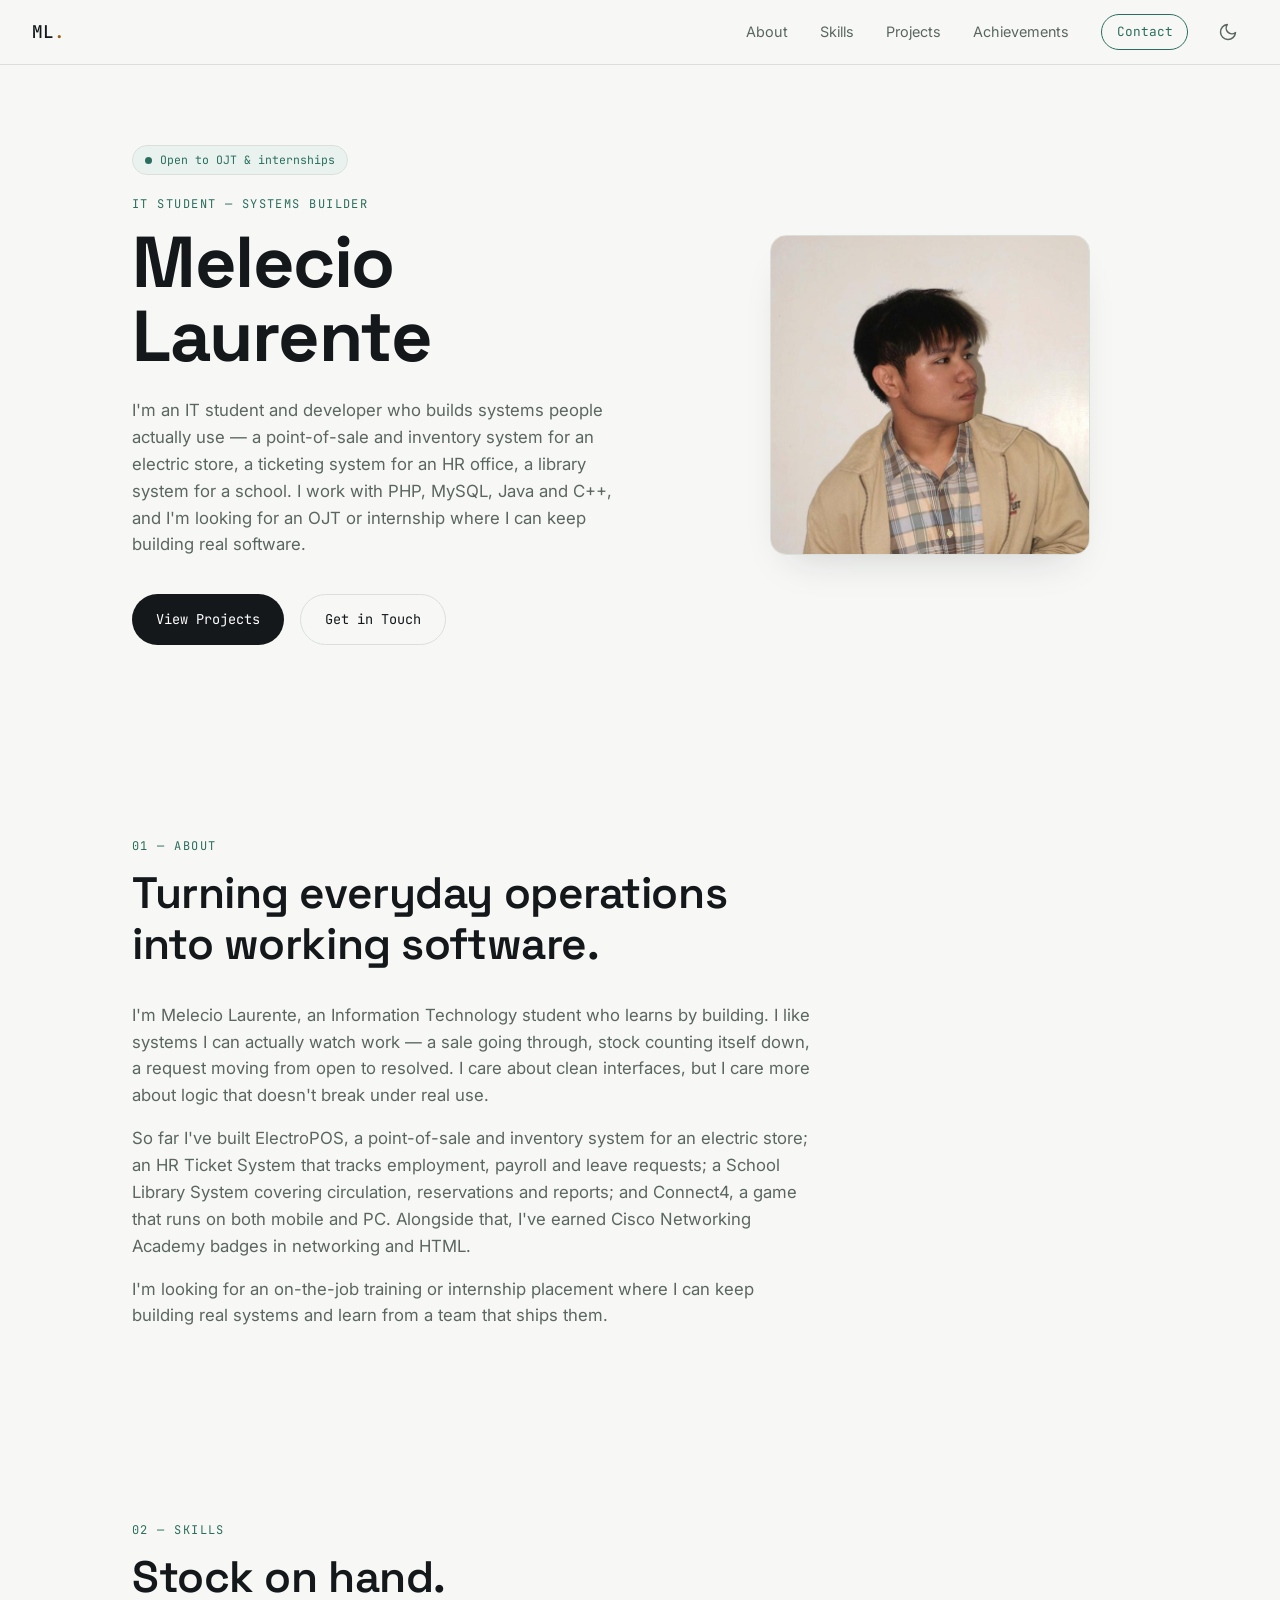
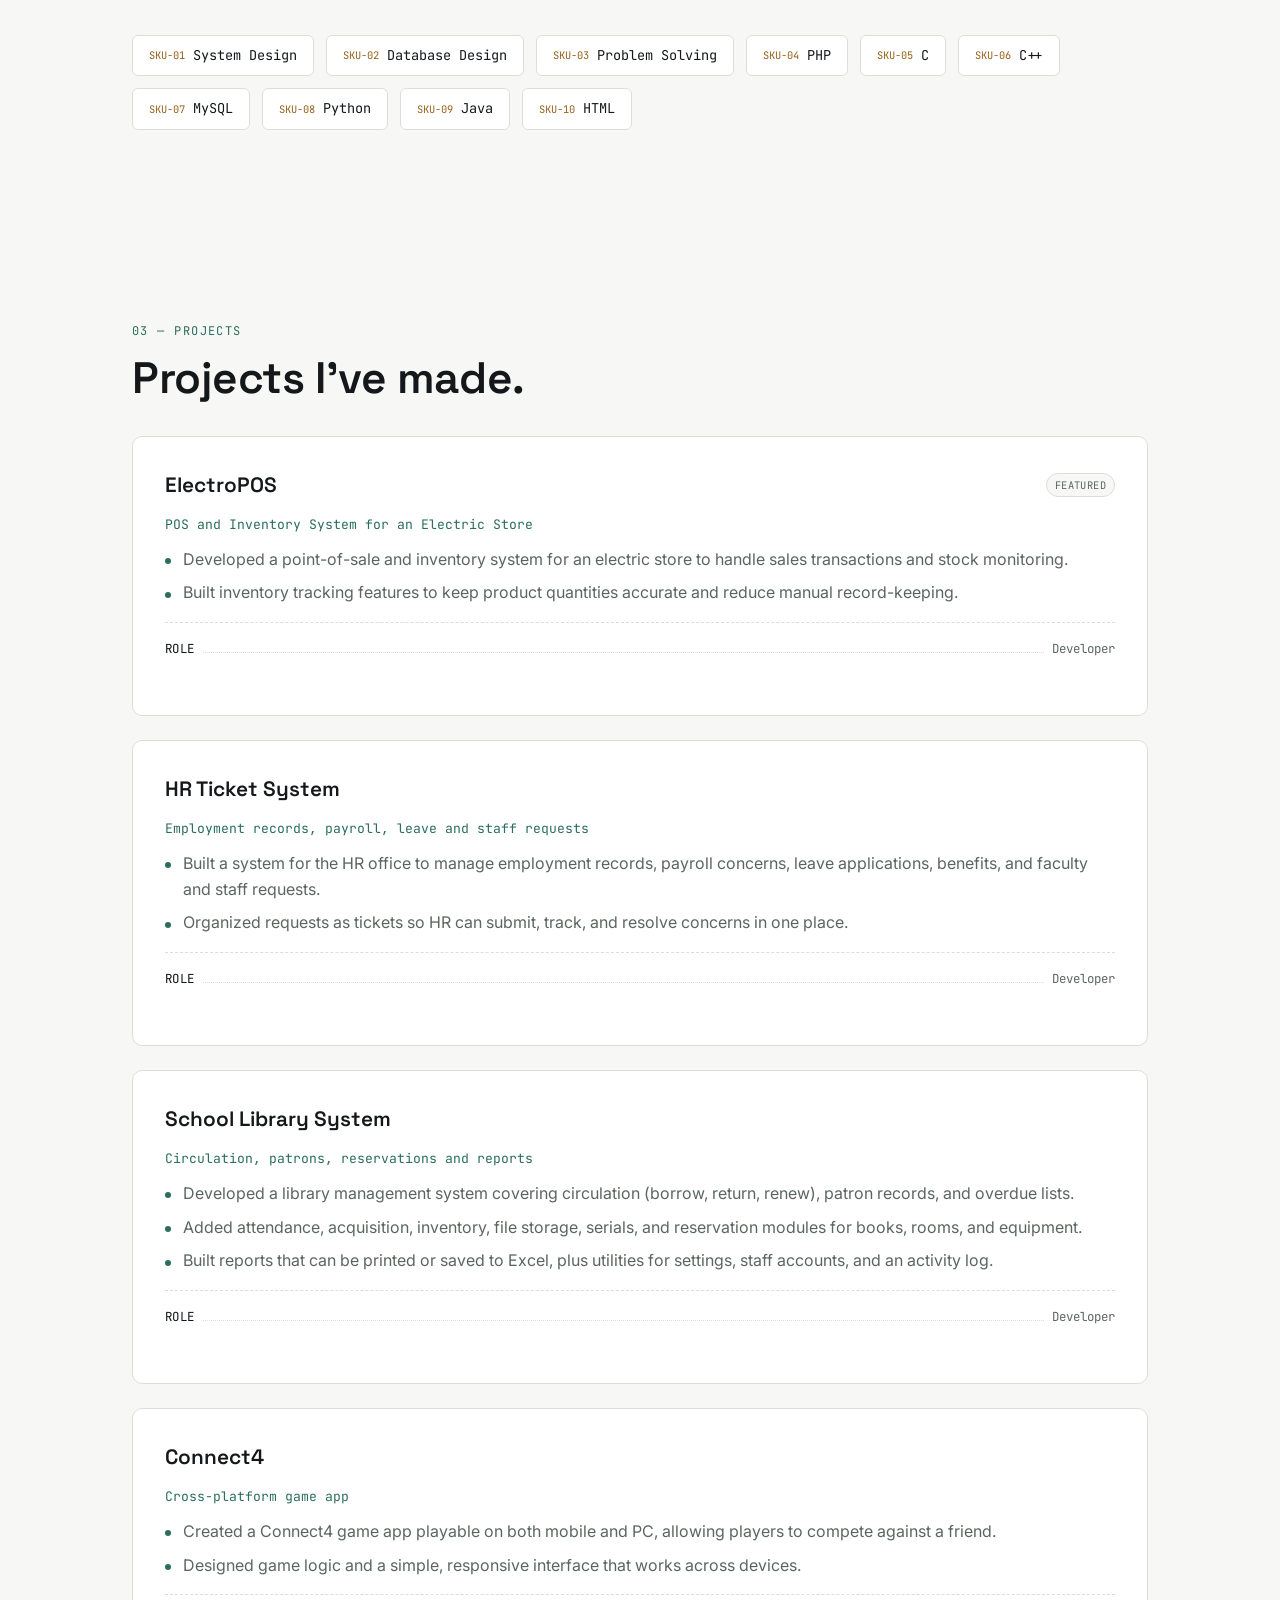
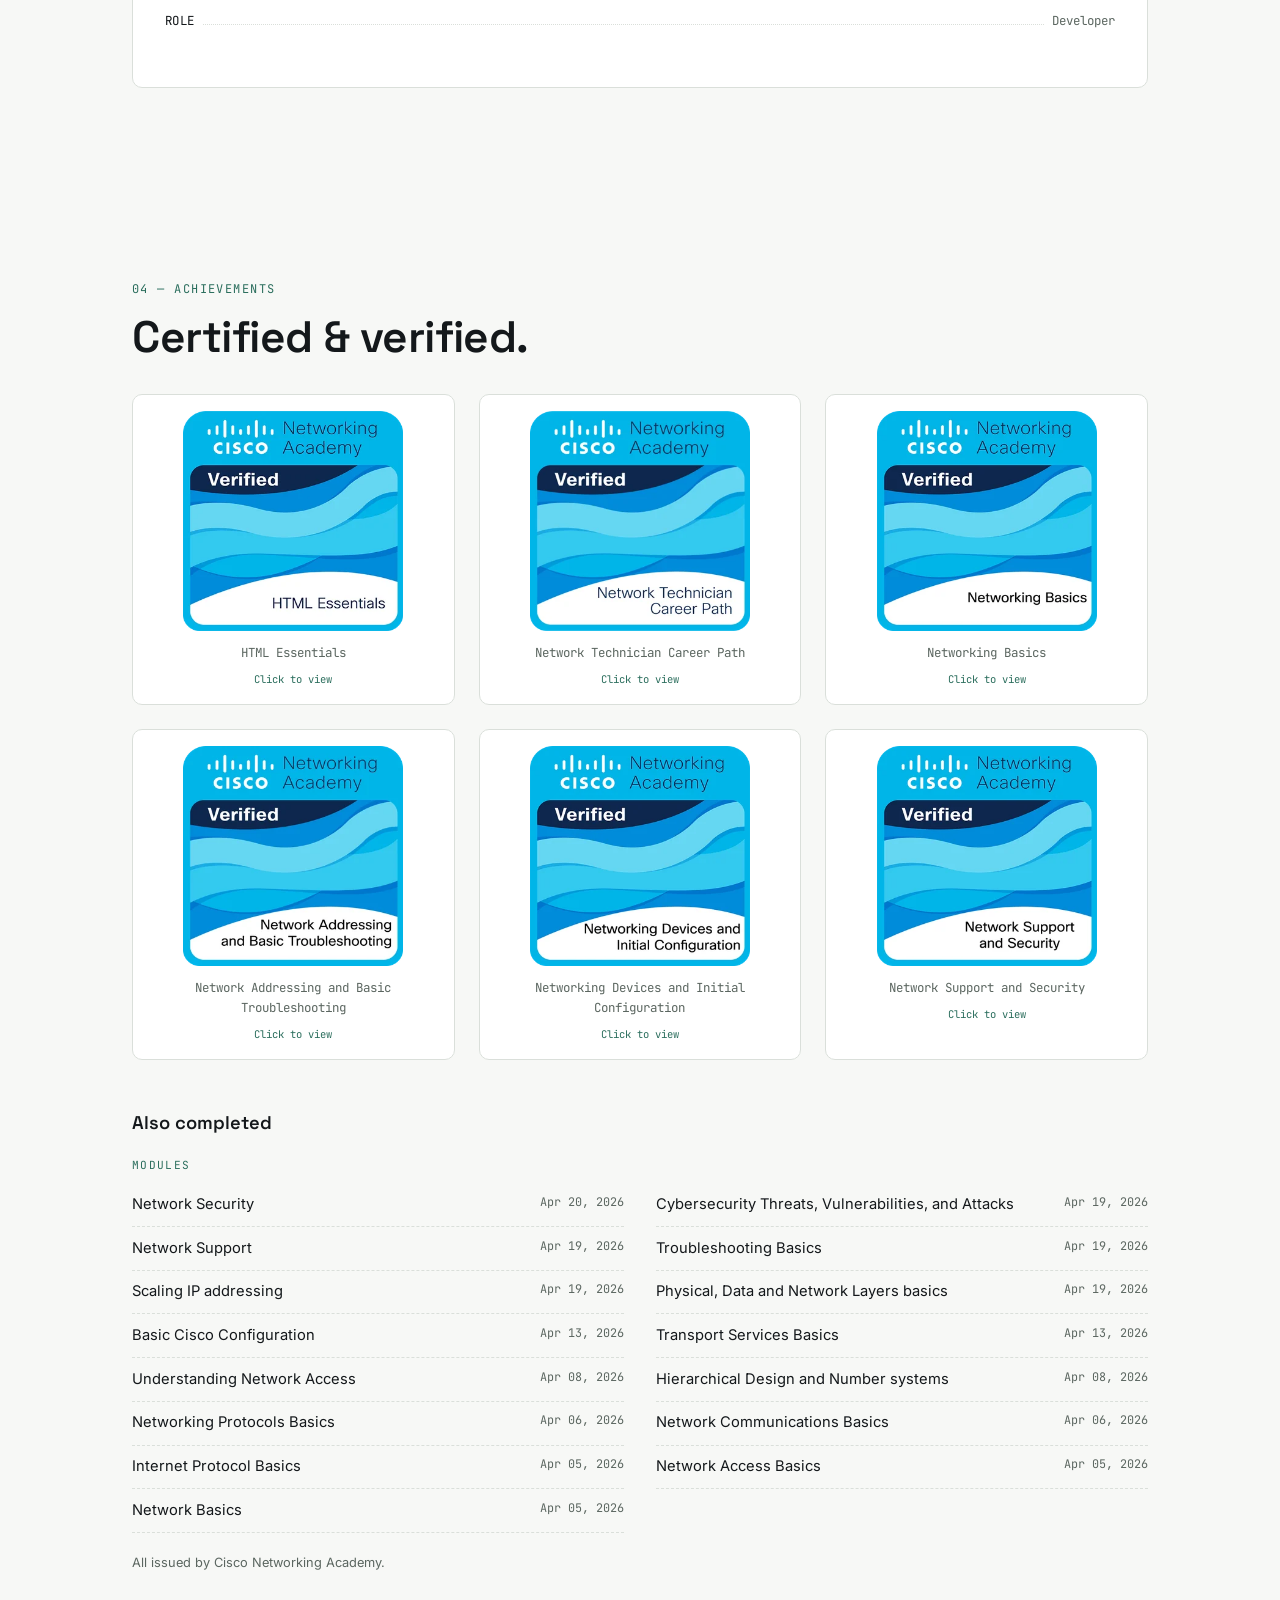
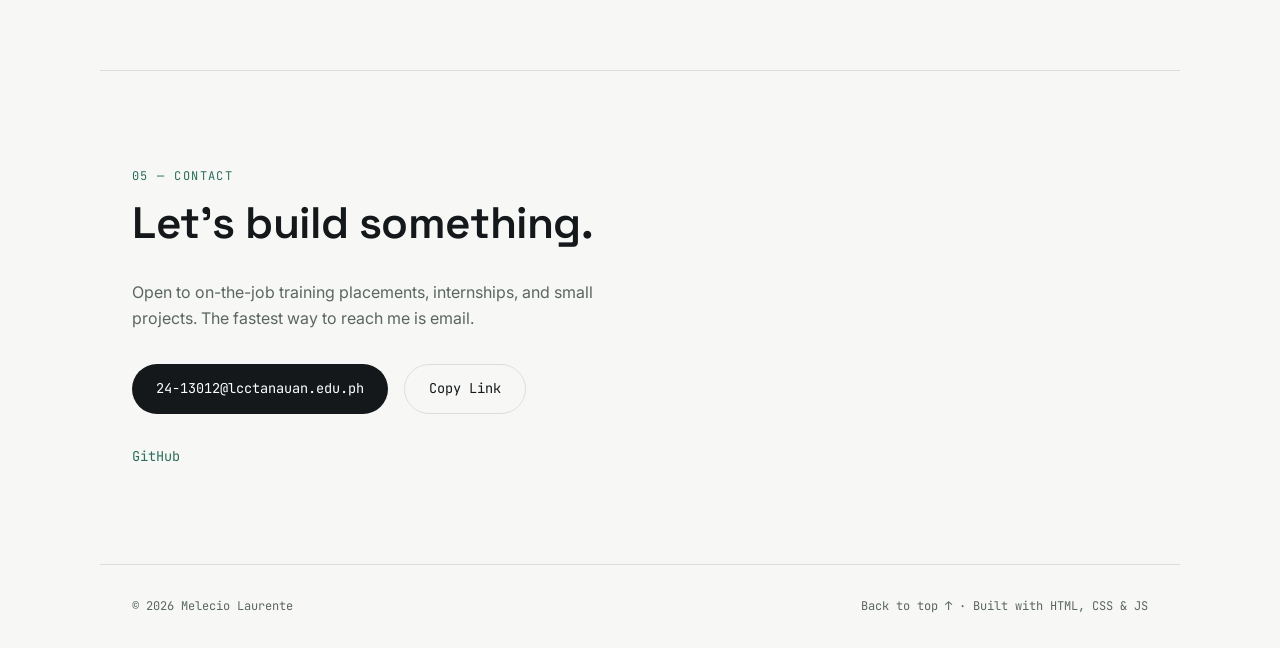
==== index.html @ 33551e77 "Update HTML essential" ====
<!DOCTYPE html>
<html lang="en">
<head>
<meta charset="UTF-8">
<meta name="viewport" content="width=device-width, initial-scale=1.0">
<title>Melecio Laurente — IT Student & Systems Builder</title>
<meta name="description" content="Melecio Laurente is an IT student building POS, inventory and database systems with PHP and MySQL. Projects and Cisco Networking Academy certifications.">
<link rel="canonical" href="https://24-13012-rgb.github.io/portfolio/">
<meta name="author" content="Melecio Laurente">

<!-- Link preview (Messenger, Facebook, LinkedIn, X) -->
<meta property="og:type" content="website">
<meta property="og:title" content="Melecio Laurente — IT Student & Systems Builder">
<meta property="og:description" content="POS, inventory and database systems for real operations. Projects and Cisco Networking Academy certifications.">
<meta property="og:url" content="https://24-13012-rgb.github.io/portfolio/">
<meta property="og:image" content="https://24-13012-rgb.github.io/portfolio/assets/og-image.png">
<meta property="og:image:width" content="1200">
<meta property="og:image:height" content="630">
<meta property="og:image:alt" content="Melecio Laurente, IT student and systems builder">
<meta name="twitter:card" content="summary_large_image">
<meta name="twitter:title" content="Melecio Laurente — IT Student & Systems Builder">
<meta name="twitter:description" content="POS, inventory and database systems for real operations.">
<meta name="twitter:image" content="https://24-13012-rgb.github.io/portfolio/assets/og-image.png">

<meta name="theme-color" media="(prefers-color-scheme: light)" content="#F7F8F6">
<meta name="theme-color" media="(prefers-color-scheme: dark)" content="#0F1412">
<link rel="icon" type="image/svg+xml" href="assets/favicon.svg">

<!-- Runs before the page paints so there is no light/dark flash -->
<script>
(function () {
  var root = document.documentElement;
  root.classList.add('js');
  var theme = null;
  try { theme = localStorage.getItem('theme'); } catch (e) {}
  if (theme !== 'dark' && theme !== 'light') {
    theme = window.matchMedia && window.matchMedia('(prefers-color-scheme: dark)').matches ? 'dark' : 'light';
  }
  root.setAttribute('data-theme', theme);
})();
</script>

<link rel="preconnect" href="https://fonts.googleapis.com">
<link rel="preconnect" href="https://fonts.gstatic.com" crossorigin>
<link href="https://fonts.googleapis.com/css2?family=Space+Grotesk:wght@600;700&family=Inter:wght@400;500&family=JetBrains+Mono:wght@400;500&display=swap" rel="stylesheet">

<link rel="stylesheet" href="css/style.css">
<link rel="stylesheet" href="css/additions.css">

<script type="application/ld+json">
{
  "@context": "https://schema.org",
  "@type": "Person",
  "name": "Melecio Laurente",
  "jobTitle": "IT Student",
  "url": "https://24-13012-rgb.github.io/portfolio/",
  "sameAs": ["https://github.com/24-13012-rgb"],
  "knowsAbout": ["PHP", "MySQL", "Python", "Java", "C", "C++", "System design", "Database design"]
}
</script>
</head>
<body>

<a href="#main" class="skip-link">Skip to content</a>

<!-- NAV -->
<header class="nav" id="top">
  <a href="#top" class="nav__mark" aria-label="Melecio Laurente, back to top">ML<span class="nav__mark-dot">.</span></a>
  <nav class="nav__links" id="navLinks" aria-label="Main">
    <a href="#about">About</a>
    <a href="#skills">Skills</a>
    <a href="#projects">Projects</a>
    <a href="#achievements">Achievements</a>
    <a href="#contact" class="nav__cta">Contact</a>
  </nav>
  <div class="nav__actions">
    <button type="button" class="icon-btn theme-toggle" id="themeToggle" aria-label="Switch to dark mode" title="Switch theme">
      <svg class="icon-moon" viewBox="0 0 24 24" fill="none" stroke="currentColor" stroke-width="1.8" stroke-linecap="round" stroke-linejoin="round" aria-hidden="true"><path d="M21 12.8A9 9 0 1 1 11.2 3a7 7 0 0 0 9.8 9.8z"/></svg>
      <svg class="icon-sun" viewBox="0 0 24 24" fill="none" stroke="currentColor" stroke-width="1.8" stroke-linecap="round" stroke-linejoin="round" aria-hidden="true"><circle cx="12" cy="12" r="4"/><path d="M12 2v2M12 20v2M4.9 4.9l1.4 1.4M17.7 17.7l1.4 1.4M2 12h2M20 12h2M4.9 19.1l1.4-1.4M17.7 6.3l1.4-1.4"/></svg>
    </button>
    <button type="button" class="icon-btn nav__toggle" id="navToggle" aria-label="Open menu" aria-expanded="false" aria-controls="navLinks">
      <span></span><span></span><span></span>
    </button>
  </div>
</header>

<main id="main">

  <!-- HERO -->
  <section class="hero">
    <div class="hero__text reveal">
      <p class="status-pill">Open to OJT &amp; internships</p>
      <p class="eyebrow">IT STUDENT — SYSTEMS BUILDER</p>
      <h1 class="hero__name">Melecio<br>Laurente</h1>
      <p class="hero__tagline">
        I'm an IT student and developer who builds systems people actually use
        &mdash; a point-of-sale and inventory system for an electric store, a
        ticketing system for an HR office, a library system for a school.
        I work with PHP, MySQL, Java and C++, and I'm looking for an OJT or
        internship where I can keep building real software.
      </p>
      <div class="hero__actions">
        <a href="#projects" class="btn btn--primary">View Projects</a>
        <a href="https://mail.google.com/mail/?view=cm&fs=1&to=24-13012@lcctanauan.edu.ph" target="_blank" rel="noopener" class="btn btn--ghost">Get in Touch</a>
      </div>
    </div>

    <div class="hero__visual reveal">
      <!-- Put your photo at assets/profile.jpg (exact filename). Until then, assets/placeholder.svg is shown. -->
      <img src="assets/profile.jpg" alt="Portrait of Melecio Laurente" class="hero__photo" width="320" height="320" fetchpriority="high"
           onerror="this.onerror=null; this.src='assets/placeholder.svg';">
    </div>
  </section>

  <!-- ABOUT -->
  <section id="about" class="section">
    <p class="eyebrow reveal">01 — ABOUT</p>
    <div class="about reveal">
      <h2 class="section__title">Turning everyday operations<br>into working software.</h2>
      <p class="about__body">
        I'm Melecio Laurente, an Information Technology student who learns by
        building. I like systems I can actually watch work &mdash; a sale going
        through, stock counting itself down, a request moving from open to
        resolved. I care about clean interfaces, but I care more about logic
        that doesn't break under real use.
      </p>
      <p class="about__body">
        So far I've built ElectroPOS, a point-of-sale and inventory system for
        an electric store; an HR Ticket System that tracks employment, payroll
        and leave requests; a School Library System covering circulation,
        reservations and reports; and Connect4, a game that runs on both mobile
        and PC. Alongside that, I've earned Cisco Networking Academy badges in
        networking and HTML.
      </p>
      <p class="about__body">
        I'm looking for an on-the-job training or internship placement where I
        can keep building real systems and learn from a team that ships them.
      </p>
    </div>
  </section>

  <!-- SKILLS -->
  <section id="skills" class="section">
    <p class="eyebrow reveal">02 — SKILLS</p>
    <h2 class="section__title reveal">Stock on hand.</h2>
    <div class="skills reveal">
      <div class="skill-tag"><span class="skill-tag__sku">SKU-01</span>System Design</div>
      <div class="skill-tag"><span class="skill-tag__sku">SKU-02</span>Database Design</div>
      <div class="skill-tag"><span class="skill-tag__sku">SKU-03</span>Problem Solving</div>
      <div class="skill-tag"><span class="skill-tag__sku">SKU-04</span>PHP</div>
      <div class="skill-tag"><span class="skill-tag__sku">SKU-05</span>C</div>
      <div class="skill-tag"><span class="skill-tag__sku">SKU-06</span>C++</div>
      <div class="skill-tag"><span class="skill-tag__sku">SKU-07</span>MySQL</div>
      <div class="skill-tag"><span class="skill-tag__sku">SKU-08</span>Python</div>
      <div class="skill-tag"><span class="skill-tag__sku">SKU-09</span>Java</div>
      <div class="skill-tag"><span class="skill-tag__sku">SKU-10</span>HTML</div>
    </div>
  </section>

  <!-- PROJECTS
       To add a project: copy one whole <article class="project reveal"> ... </article>
       block below, paste it under the last one, and change the text. -->
  <section id="projects" class="section">
    <p class="eyebrow reveal">03 — PROJECTS</p>
    <h2 class="section__title reveal">Projects I've made.</h2>

    <div class="projects">
      <article class="project reveal">
        <div class="project__head">
          <h3>ElectroPOS</h3>
          <span class="tag">FEATURED</span>
        </div>
        <p class="project__sub">POS and Inventory System for an Electric Store</p>
        <ul class="project__list">
          <li>Developed a point-of-sale and inventory system for an electric store to handle sales transactions and stock monitoring.</li>
          <li>Built inventory tracking features to keep product quantities accurate and reduce manual record-keeping.</li>
        </ul>
        <div class="project__meta">
          <div class="project__meta-row"><span>ROLE</span><i></i><span>Developer</span></div>
        </div>
        <!-- Add a link: <div class="project__links"><a href="https://github.com/24-13012-rgb/REPO" target="_blank" rel="noopener" class="link">Source Code →</a></div> -->
      </article>
      <article class="project reveal">
        <div class="project__head">
          <h3>HR Ticket System</h3>
        </div>
        <p class="project__sub">Employment records, payroll, leave and staff requests</p>
        <ul class="project__list">
          <li>Built a system for the HR office to manage employment records, payroll concerns, leave applications, benefits, and faculty and staff requests.</li>
          <li>Organized requests as tickets so HR can submit, track, and resolve concerns in one place.</li>
        </ul>
        <div class="project__meta">
          <div class="project__meta-row"><span>ROLE</span><i></i><span>Developer</span></div>
        </div>
        <!-- Add a link: <div class="project__links"><a href="https://github.com/24-13012-rgb/REPO" target="_blank" rel="noopener" class="link">Source Code →</a></div> -->
      </article>
      <article class="project reveal">
        <div class="project__head">
          <h3>School Library System</h3>
        </div>
        <p class="project__sub">Circulation, patrons, reservations and reports</p>
        <ul class="project__list">
          <li>Developed a library management system covering circulation (borrow, return, renew), patron records, and overdue lists.</li>
          <li>Added attendance, acquisition, inventory, file storage, serials, and reservation modules for books, rooms, and equipment.</li>
          <li>Built reports that can be printed or saved to Excel, plus utilities for settings, staff accounts, and an activity log.</li>
        </ul>
        <div class="project__meta">
          <div class="project__meta-row"><span>ROLE</span><i></i><span>Developer</span></div>
        </div>
        <!-- Add a link: <div class="project__links"><a href="https://github.com/24-13012-rgb/REPO" target="_blank" rel="noopener" class="link">Source Code →</a></div> -->
      </article>
      <article class="project reveal">
        <div class="project__head">
          <h3>Connect4</h3>
        </div>
        <p class="project__sub">Cross-platform game app</p>
        <ul class="project__list">
          <li>Created a Connect4 game app playable on both mobile and PC, allowing players to compete against a friend.</li>
          <li>Designed game logic and a simple, responsive interface that works across devices.</li>
        </ul>
        <div class="project__meta">
          <div class="project__meta-row"><span>ROLE</span><i></i><span>Developer</span></div>
        </div>
        <!-- Add a link: <div class="project__links"><a href="https://github.com/24-13012-rgb/REPO" target="_blank" rel="noopener" class="link">Source Code →</a></div> -->
      </article>
    </div>
  </section>

  <!-- ACHIEVEMENTS
       Cards use small WebP thumbnails; the full-size PNG loads only when a badge is opened. -->
  <section id="achievements" class="section">
    <p class="eyebrow reveal">04 — ACHIEVEMENTS</p>
    <h2 class="section__title reveal">Certified &amp; verified.</h2>
    <div class="achievements reveal">
      <button type="button" class="achievement-card" data-src="assets/achievements/html-essentials.png" data-title="HTML Essentials" aria-label="View HTML Essentials badge">
        <img src="assets/achievements/thumbs/html-essentials.webp" alt="Cisco Networking Academy: HTML Essentials" width="360" height="360" loading="lazy" decoding="async">
        <p>HTML Essentials</p>
        <span class="achievement-card__hint">Click to view</span>
      </button>
      <button type="button" class="achievement-card" data-src="assets/achievements/network-technician-career-path.png" data-title="Network Technician Career Path" aria-label="View Network Technician Career Path badge">
        <img src="assets/achievements/thumbs/network-technician-career-path.webp" alt="Cisco Networking Academy: Network Technician Career Path" width="360" height="360" loading="lazy" decoding="async">
        <p>Network Technician Career Path</p>
        <span class="achievement-card__hint">Click to view</span>
      </button>
      <button type="button" class="achievement-card" data-src="assets/achievements/networking-basics.png" data-title="Networking Basics" aria-label="View Networking Basics badge">
        <img src="assets/achievements/thumbs/networking-basics.webp" alt="Cisco Networking Academy: Networking Basics" width="360" height="360" loading="lazy" decoding="async">
        <p>Networking Basics</p>
        <span class="achievement-card__hint">Click to view</span>
      </button>
      <button type="button" class="achievement-card" data-src="assets/achievements/network-addressing-and-basic-troubleshooting.png" data-title="Network Addressing and Basic Troubleshooting" aria-label="View Network Addressing and Basic Troubleshooting badge">
        <img src="assets/achievements/thumbs/network-addressing-and-basic-troubleshooting.webp" alt="Cisco Networking Academy: Network Addressing and Basic Troubleshooting" width="360" height="360" loading="lazy" decoding="async">
        <p>Network Addressing and Basic Troubleshooting</p>
        <span class="achievement-card__hint">Click to view</span>
      </button>
      <button type="button" class="achievement-card" data-src="assets/achievements/networking-devices-and-initial-configuration.png" data-title="Networking Devices and Initial Configuration" aria-label="View Networking Devices and Initial Configuration badge">
        <img src="assets/achievements/thumbs/networking-devices-and-initial-configuration.webp" alt="Cisco Networking Academy: Networking Devices and Initial Configuration" width="360" height="360" loading="lazy" decoding="async">
        <p>Networking Devices and Initial Configuration</p>
        <span class="achievement-card__hint">Click to view</span>
      </button>
      <button type="button" class="achievement-card" data-src="assets/achievements/network-support-and-security.png" data-title="Network Support and Security" aria-label="View Network Support and Security badge">
        <img src="assets/achievements/thumbs/network-support-and-security.webp" alt="Cisco Networking Academy: Network Support and Security" width="360" height="360" loading="lazy" decoding="async">
        <p>Network Support and Security</p>
        <span class="achievement-card__hint">Click to view</span>
      </button>
    </div>

    <div class="more-achievements reveal">
      <h3>Also completed</h3>
      <p class="more-achievements__label">MODULES</p>
      <ul class="more-list">
        <li><span>Network Security</span><time>Apr 20, 2026</time></li>
        <li><span>Cybersecurity Threats, Vulnerabilities, and Attacks</span><time>Apr 19, 2026</time></li>
        <li><span>Network Support</span><time>Apr 19, 2026</time></li>
        <li><span>Troubleshooting Basics</span><time>Apr 19, 2026</time></li>
        <li><span>Scaling IP addressing</span><time>Apr 19, 2026</time></li>
        <li><span>Physical, Data and Network Layers basics</span><time>Apr 19, 2026</time></li>
        <li><span>Basic Cisco Configuration</span><time>Apr 13, 2026</time></li>
        <li><span>Transport Services Basics</span><time>Apr 13, 2026</time></li>
        <li><span>Understanding Network Access</span><time>Apr 08, 2026</time></li>
        <li><span>Hierarchical Design and Number systems</span><time>Apr 08, 2026</time></li>
        <li><span>Networking Protocols Basics</span><time>Apr 06, 2026</time></li>
        <li><span>Network Communications Basics</span><time>Apr 06, 2026</time></li>
        <li><span>Internet Protocol Basics</span><time>Apr 05, 2026</time></li>
        <li><span>Network Access Basics</span><time>Apr 05, 2026</time></li>
        <li><span>Network Basics</span><time>Apr 05, 2026</time></li>
      </ul>
      <p class="more-achievements__note">All issued by Cisco Networking Academy.</p>
    </div>
  </section>

  <!-- CONTACT -->
  <section id="contact" class="section section--contact">
    <p class="eyebrow reveal">05 — CONTACT</p>
    <h2 class="section__title reveal">Let's build something.</h2>
    <p class="contact__body reveal">
      Open to on-the-job training placements, internships, and small projects.
      The fastest way to reach me is email.
    </p>
    <div class="contact__actions reveal">
      <a href="https://mail.google.com/mail/?view=cm&fs=1&to=24-13012@lcctanauan.edu.ph" target="_blank" rel="noopener" class="btn btn--primary">24-13012@lcctanauan.edu.ph</a>
      <button type="button" id="copyLinkBtn" class="btn btn--ghost">Copy Link</button>
    </div>
    <div class="contact__socials reveal">
      <a href="https://github.com/24-13012-rgb" target="_blank" rel="noopener" class="link">GitHub</a>
    </div>
  </section>

</main>

<footer class="footer">
  <span>© <span id="year">2026</span> Melecio Laurente</span>
  <span><a href="#top">Back to top ↑</a> · Built with HTML, CSS &amp; JS</span>
</footer>

<!-- ACHIEVEMENT VIEWER -->
<dialog id="badgeDialog" class="badge-dialog" aria-label="Achievement viewer">
  <button type="button" class="badge-dialog__close" id="badgeClose" aria-label="Close">&times;</button>
  <button type="button" class="badge-dialog__nav badge-dialog__nav--prev" id="badgePrev" aria-label="Previous badge">&#8249;</button>
  <div class="badge-dialog__body">
    <img id="badgeImg" alt="" width="380" height="380">
    <p id="badgeTitle" class="badge-dialog__title"></p>
    <a id="badgeDownload" class="btn btn--primary" href="#" download>Download badge</a>
  </div>
  <button type="button" class="badge-dialog__nav badge-dialog__nav--next" id="badgeNext" aria-label="Next badge">&#8250;</button>
</dialog>

<script src="js/script.js" defer></script>
</body>
</html>
---- css/style.css ----
/* ============================================
   THEME TOKENS (light is the default)
   ============================================ */
:root {
  --bg: #F7F8F6;
  --surface: #FFFFFF;
  --ink: #14181B;
  --ink-muted: #5B6660;
  --accent: #2B6E5D;
  --accent-soft: #EAF2EF;
  --accent-warm: #96601A;
  --line: #DADFDA;
  --btn-bg: #14181B;
  --btn-ink: #FFFFFF;
  --nav-bg: rgba(247, 248, 246, 0.86);
  --shadow: rgba(20, 24, 27, 0.18);

  --font-display: 'Space Grotesk', system-ui, sans-serif;
  --font-body: 'Inter', system-ui, sans-serif;
  --font-mono: 'JetBrains Mono', ui-monospace, monospace;

  --max-width: 1080px;
  --radius: 10px;
  --nav-height: 65px;

  color-scheme: light;
}

/* Dark: set by script.js on <html data-theme="dark"> (saved choice, else the device preference) */
:root[data-theme="dark"] {
  --bg: #0F1412;
  --surface: #161D1A;
  --ink: #E8EEEA;
  --ink-muted: #9BA8A1;
  --accent: #5FB89F;
  --accent-soft: #14251F;
  --accent-warm: #D9A25A;
  --line: #27322D;
  --btn-bg: #E8EEEA;
  --btn-ink: #0F1412;
  --nav-bg: rgba(15, 20, 18, 0.86);
  --shadow: rgba(0, 0, 0, 0.6);

  color-scheme: dark;
}

/* ============================================
   BASE
   ============================================ */
* { box-sizing: border-box; margin: 0; padding: 0; }

html { scroll-behavior: smooth; }

@media (prefers-reduced-motion: reduce) {
  html { scroll-behavior: auto; }
  *, *::before, *::after {
    animation-duration: 0.01ms !important;
    animation-iteration-count: 1 !important;
    transition-duration: 0.01ms !important;
  }
}

body {
  background: var(--bg);
  color: var(--ink);
  font-family: var(--font-body);
  line-height: 1.6;
  -webkit-font-smoothing: antialiased;
  transition: background-color 0.25s ease, color 0.25s ease;
}

a { color: inherit; text-decoration: none; }
img { max-width: 100%; display: block; }
button { font: inherit; }

:focus-visible {
  outline: 2px solid var(--accent);
  outline-offset: 3px;
  border-radius: 4px;
}

.skip-link {
  position: absolute;
  left: 1rem;
  top: -4rem;
  z-index: 200;
  background: var(--btn-bg);
  color: var(--btn-ink);
  font-family: var(--font-mono);
  font-size: 0.8rem;
  padding: 0.6rem 1rem;
  border-radius: 6px;
  transition: top 0.2s;
}
.skip-link:focus { top: 0.75rem; }

.eyebrow {
  font-family: var(--font-mono);
  font-size: 0.75rem;
  letter-spacing: 0.12em;
  color: var(--accent);
  text-transform: uppercase;
  margin-bottom: 0.75rem;
}

/* ============================================
   LAYOUT HELPERS
   ============================================ */
.section {
  max-width: var(--max-width);
  margin: 0 auto;
  padding: 6rem 2rem;
  scroll-margin-top: var(--nav-height);
}

.section__title {
  font-family: var(--font-display);
  font-weight: 600;
  font-size: clamp(1.75rem, 3.5vw, 2.75rem);
  letter-spacing: -0.01em;
  line-height: 1.15;
  margin-bottom: 2rem;
  max-width: 24ch;
}

/* ============================================
   NAV
   ============================================ */
.nav {
  position: sticky;
  top: 0;
  z-index: 100;
  display: flex;
  align-items: center;
  justify-content: space-between;
  height: var(--nav-height);
  padding: 0 2rem;
  background: var(--nav-bg);
  -webkit-backdrop-filter: blur(8px);
  backdrop-filter: blur(8px);
  border-bottom: 1px solid var(--line);
  transition: box-shadow 0.25s, background-color 0.25s, border-color 0.25s;
}

.nav.is-scrolled { box-shadow: 0 8px 24px -18px var(--shadow); }

.nav__mark {
  font-family: var(--font-mono);
  font-weight: 500;
  font-size: 1.1rem;
}
.nav__mark-dot { color: var(--accent-warm); }

.nav__links {
  display: flex;
  align-items: center;
  gap: 2rem;
  font-size: 0.9rem;
  margin-left: auto;
  margin-right: 1.25rem;
}

.nav__links a {
  color: var(--ink-muted);
  position: relative;
  transition: color 0.2s;
}
.nav__links a:hover,
.nav__links a[aria-current="true"] { color: var(--ink); }

.nav__links a:not(.nav__cta)::after {
  content: "";
  position: absolute;
  left: 0; right: 0; bottom: -6px;
  height: 2px;
  background: var(--accent);
  transform: scaleX(0);
  transform-origin: left;
  transition: transform 0.25s ease;
}
.nav__links a[aria-current="true"]:not(.nav__cta)::after { transform: scaleX(1); }

.nav__links .nav__cta {
  font-family: var(--font-mono);
  font-size: 0.8rem;
  color: var(--accent);
  border: 1px solid var(--accent);
  padding: 0.4rem 0.9rem;
  border-radius: 999px;
  transition: background-color 0.2s, color 0.2s;
}
.nav__links .nav__cta:hover { background: var(--accent); color: var(--bg); }

.nav__actions { display: flex; align-items: center; gap: 0.25rem; }

.icon-btn {
  display: inline-flex;
  align-items: center;
  justify-content: center;
  width: 40px;
  height: 40px;
  background: none;
  border: none;
  border-radius: 50%;
  color: var(--ink-muted);
  cursor: pointer;
  transition: color 0.2s, background-color 0.2s;
}
.icon-btn:hover { color: var(--ink); background: var(--accent-soft); }
.icon-btn svg { width: 20px; height: 20px; }

/* sun shows in dark mode (click to go light), moon shows in light mode */
.theme-toggle .icon-sun { display: none; }
:root[data-theme="dark"] .theme-toggle .icon-sun { display: block; }
:root[data-theme="dark"] .theme-toggle .icon-moon { display: none; }

.nav__toggle { display: none; flex-direction: column; justify-content: center; gap: 5px; }
.nav__toggle span {
  display: block;
  width: 22px;
  height: 2px;
  background: var(--ink);
  transition: transform 0.25s, opacity 0.25s;
}
.nav__toggle[aria-expanded="true"] span:nth-child(1) { transform: translateY(7px) rotate(45deg); }
.nav__toggle[aria-expanded="true"] span:nth-child(2) { opacity: 0; }
.nav__toggle[aria-expanded="true"] span:nth-child(3) { transform: translateY(-7px) rotate(-45deg); }

/* ============================================
   HERO
   ============================================ */
.hero {
  max-width: var(--max-width);
  margin: 0 auto;
  padding: 5rem 2rem 6rem;
  display: grid;
  grid-template-columns: 1.1fr 0.9fr;
  gap: 3rem;
  align-items: center;
}

.status-pill {
  display: inline-flex;
  align-items: center;
  gap: 0.5rem;
  font-family: var(--font-mono);
  font-size: 0.72rem;
  color: var(--accent);
  background: var(--accent-soft);
  border: 1px solid var(--line);
  padding: 0.3rem 0.75rem;
  border-radius: 999px;
  margin-bottom: 1.25rem;
}
.status-pill::before {
  content: "";
  width: 7px;
  height: 7px;
  border-radius: 50%;
  background: var(--accent);
}

.hero__name {
  font-family: var(--font-display);
  font-weight: 700;
  font-size: clamp(2.75rem, 6vw, 4.5rem);
  line-height: 1.02;
  letter-spacing: -0.02em;
  margin-bottom: 1.5rem;
}

.hero__tagline {
  color: var(--ink-muted);
  max-width: 46ch;
  font-size: 1.05rem;
  margin-bottom: 2.25rem;
}

.hero__actions { display: flex; gap: 1rem; flex-wrap: wrap; }

.hero__visual { display: flex; justify-content: center; }

.btn {
  display: inline-flex;
  align-items: center;
  font-family: var(--font-mono);
  font-size: 0.85rem;
  padding: 0.85rem 1.5rem;
  border-radius: 999px;
  transition: transform 0.2s, background-color 0.2s, color 0.2s, border-color 0.2s;
}

.btn--primary { background: var(--btn-bg); color: var(--btn-ink); }
.btn--primary:hover { transform: translateY(-2px); background: var(--accent); color: var(--bg); }

.btn--ghost {
  border: 1px solid var(--line);
  color: var(--ink);
  cursor: pointer;
  background: none;
}
.btn--ghost:hover { border-color: var(--accent); color: var(--accent); }
.btn--ghost:disabled { opacity: 0.6; cursor: default; }

/* ============================================
   TAGS, ABOUT, SKILLS
   ============================================ */
.tag {
  font-family: var(--font-mono);
  font-size: 0.65rem;
  letter-spacing: 0.04em;
  padding: 0.15rem 0.5rem;
  border-radius: 999px;
  background: var(--bg);
  color: var(--ink-muted);
  border: 1px solid var(--line);
  white-space: nowrap;
}

.about__body { color: var(--ink-muted); max-width: 62ch; font-size: 1.05rem; }

.skills { display: flex; flex-wrap: wrap; gap: 0.75rem; }

.skill-tag {
  display: inline-flex;
  align-items: center;
  gap: 0.5rem;
  font-family: var(--font-mono);
  font-size: 0.85rem;
  padding: 0.55rem 1rem;
  border: 1px solid var(--line);
  border-radius: 6px;
  background: var(--surface);
  transition: border-color 0.2s, transform 0.2s;
}
.skill-tag:hover { border-color: var(--accent); transform: translateY(-2px); }
.skill-tag__sku { font-size: 0.65rem; color: var(--accent-warm); }

/* ============================================
   PROJECTS
   ============================================ */
.projects { display: grid; gap: 1.5rem; }

.project {
  background: var(--surface);
  border: 1px solid var(--line);
  border-radius: var(--radius);
  padding: 2rem;
  transition: border-color 0.2s, box-shadow 0.2s;
}
.project:hover { border-color: var(--accent); box-shadow: 0 16px 32px -24px var(--shadow); }

.project__head {
  display: flex;
  align-items: center;
  justify-content: space-between;
  gap: 1rem;
  margin-bottom: 0.75rem;
}
.project__head h3 { font-family: var(--font-display); font-size: 1.3rem; font-weight: 600; }

.project__desc { color: var(--ink-muted); max-width: 68ch; margin-bottom: 1.5rem; }

.project__meta {
  font-family: var(--font-mono);
  font-size: 0.78rem;
  border-top: 1px dashed var(--line);
  padding-top: 1rem;
  display: grid;
  gap: 0.5rem;
  margin-bottom: 1.5rem;
}

.project__meta-row { display: flex; align-items: baseline; gap: 0.5rem; color: var(--ink-muted); }
.project__meta-row span:first-child { color: var(--ink); flex-shrink: 0; letter-spacing: 0.04em; }
.project__meta-row i { flex: 1; border-bottom: 1px dotted var(--line); height: 0; margin-bottom: 3px; }

.project__links { display: flex; gap: 1.5rem; }

.link {
  font-family: var(--font-mono);
  font-size: 0.85rem;
  color: var(--accent);
  transition: opacity 0.2s;
}
.link:hover { opacity: 0.7; }

/* ============================================
   CONTACT + FOOTER
   ============================================ */
.section--contact { border-top: 1px solid var(--line); }

.contact__body { color: var(--ink-muted); max-width: 50ch; margin-bottom: 2rem; }

.contact__actions { margin-bottom: 2rem; display: flex; gap: 1rem; flex-wrap: wrap; }
.contact__socials { display: flex; gap: 1.5rem; }

.footer {
  max-width: var(--max-width);
  margin: 0 auto;
  padding: 2rem;
  display: flex;
  justify-content: space-between;
  gap: 1rem;
  font-family: var(--font-mono);
  font-size: 0.75rem;
  color: var(--ink-muted);
  border-top: 1px solid var(--line);
}
.footer a:hover { color: var(--accent); }

/* ============================================
   MOTION
   Content is only hidden for the reveal when JavaScript is running (html.js),
   so the page is never blank if a script fails.
   ============================================ */
.js .reveal {
  opacity: 0;
  transform: translateY(14px);
  transition: opacity 0.6s ease, transform 0.6s ease;
}
.js .reveal.is-visible { opacity: 1; transform: translateY(0); }

@keyframes rise {
  from { opacity: 0; transform: translateY(16px); }
  to   { opacity: 1; transform: translateY(0); }
}
.js .hero .reveal { opacity: 1; transform: none; transition: none; animation: rise 0.7s ease both; }
.js .hero .hero__visual { animation-delay: 0.15s; }

/* ============================================
   RESPONSIVE
   ============================================ */
@media (max-width: 860px) {
  .hero { grid-template-columns: 1fr; padding-top: 3rem; }
  .hero__visual { order: -1; max-width: 280px; margin: 0 auto 1rem; }
}

@media (max-width: 720px) {
  .nav { padding: 0 1rem 0 1.5rem; }
  .nav__toggle { display: flex; }

  .nav__links {
    position: absolute;
    top: 100%;
    left: 0; right: 0;
    margin: 0;
    background: var(--bg);
    border-bottom: 1px solid var(--line);
    flex-direction: column;
    align-items: flex-start;
    gap: 1.25rem;
    padding: 1.5rem;
    transform: translateY(-8px);
    opacity: 0;
    visibility: hidden;
    transition: transform 0.25s ease, opacity 0.25s ease, visibility 0.25s;
  }
  .nav__links.is-open { transform: translateY(0); opacity: 1; visibility: visible; }
  .nav__links a:not(.nav__cta)::after { display: none; }

  .section { padding: 4rem 1.5rem; }
  .project { padding: 1.5rem; }
  .footer { flex-direction: column; padding: 2rem 1.5rem; }
}
---- css/additions.css ----
/* ============================================
   HERO PHOTO
   ============================================ */
.hero__photo {
  width: 100%;
  max-width: 320px;
  height: auto;
  aspect-ratio: 1 / 1;
  object-fit: cover;
  border-radius: 16px;
  border: 1px solid var(--line);
  background: var(--surface);
  box-shadow: 0 20px 40px -20px var(--shadow);
  margin: 0 auto;
}

/* The grey placeholder is easy on the eyes in dark mode; a real photo is left alone */
:root[data-theme="dark"] .hero__photo[src$=".svg"] { filter: brightness(0.5); }

/* ============================================
   ACHIEVEMENTS
   ============================================ */
.achievements {
  display: grid;
  grid-template-columns: repeat(3, 1fr);
  gap: 1.5rem;
}

.achievement-card {
  display: flex;
  flex-direction: column;
  align-items: center;
  justify-content: flex-start;
  background: var(--surface);
  border: 1px solid var(--line);
  border-radius: var(--radius);
  padding: 1rem;
  text-align: center;
  font: inherit;
  color: inherit;
  cursor: pointer;
  transition: transform 0.2s, border-color 0.2s, box-shadow 0.2s;
}

.achievement-card:hover {
  transform: translateY(-3px);
  border-color: var(--accent);
  box-shadow: 0 12px 24px -16px var(--shadow);
}

.achievement-card img {
  max-width: 220px;
  width: 100%;
  height: auto;
  aspect-ratio: 1 / 1;
  object-fit: contain;
  margin-bottom: 0.75rem;
}

.achievement-card p {
  font-family: var(--font-mono);
  font-size: 0.78rem;
  color: var(--ink-muted);
}

.achievement-card__hint {
  display: block;
  margin-top: 0.5rem;
  font-family: var(--font-mono);
  font-size: 0.66rem;
  color: var(--accent);
}

@media (max-width: 720px) {
  .achievements { grid-template-columns: repeat(2, 1fr); gap: 0.75rem; }
  .achievement-card { padding: 0.6rem; }
  .achievement-card p { font-size: 0.68rem; }
}

/* ============================================
   ACHIEVEMENT VIEWER
   ============================================ */
.badge-dialog {
  border: none;
  border-radius: var(--radius);
  padding: 0;
  background: var(--surface);
  color: var(--ink);
  width: min(560px, calc(100vw - 2rem));
  max-height: calc(100vh - 2rem);
  margin: auto;
  overflow: visible;
}

.badge-dialog::backdrop { background: rgba(10, 14, 12, 0.7); }

.badge-dialog[open] { display: flex; align-items: center; justify-content: center; }

.badge-dialog__body {
  display: flex;
  flex-direction: column;
  align-items: center;
  gap: 1rem;
  padding: 2.5rem 3.25rem 2rem;
  width: 100%;
}

.badge-dialog__body img {
  width: 100%;
  max-width: 380px;
  height: auto;
  max-height: 55vh;
  object-fit: contain;
}

.badge-dialog__title {
  font-family: var(--font-display);
  font-weight: 600;
  font-size: 1.15rem;
  text-align: center;
}

.badge-dialog__close {
  position: absolute;
  top: 0.5rem;
  right: 0.75rem;
  background: none;
  border: none;
  font-size: 1.75rem;
  line-height: 1;
  color: var(--ink-muted);
  cursor: pointer;
}
.badge-dialog__close:hover { color: var(--ink); }

.badge-dialog__nav {
  position: absolute;
  top: 50%;
  transform: translateY(-50%);
  background: none;
  border: none;
  font-size: 2.5rem;
  line-height: 1;
  color: var(--ink-muted);
  cursor: pointer;
  padding: 0.25rem 0.75rem;
}
.badge-dialog__nav:hover { color: var(--accent); }
.badge-dialog__nav--prev { left: 0; }
.badge-dialog__nav--next { right: 0; }

/* ============================================
   PROJECT DETAILS
   ============================================ */
.project__sub {
  font-family: var(--font-mono);
  font-size: 0.82rem;
  color: var(--accent);
  margin: 0.25rem 0 0.75rem;
}
.project__list {
  list-style: none;
  padding: 0;
  margin: 0 0 1rem;
  display: grid;
  gap: 0.5rem;
}
.project__list li {
  position: relative;
  padding-left: 1.1rem;
  color: var(--ink-muted);
  line-height: 1.6;
}
.project__list li::before {
  content: "";
  position: absolute;
  left: 0;
  top: 0.7em;
  width: 6px;
  height: 6px;
  border-radius: 50%;
  background: var(--accent);
}

/* ============================================
   MORE ACHIEVEMENTS (text list)
   ============================================ */
.more-achievements { margin-top: 3rem; clear: both; }
.about__body + .about__body { margin-top: 1rem; }
.more-achievements h3 {
  font-family: var(--font-display);
  font-size: 1.15rem;
  font-weight: 600;
  margin-bottom: 1rem;
}
.more-achievements__label {
  font-family: var(--font-mono);
  font-size: 0.7rem;
  letter-spacing: 0.12em;
  color: var(--accent);
  margin: 1.25rem 0 0.5rem;
}
.more-achievements__note {
  margin-top: 1.25rem;
  font-size: 0.8rem;
  color: var(--ink-muted);
}
.more-list {
  list-style: none;
  padding: 0;
  margin: 0;
  display: grid;
  grid-template-columns: repeat(2, 1fr);
  column-gap: 2rem;
}
.more-list li {
  display: flex;
  justify-content: space-between;
  gap: 1rem;
  padding: 0.6rem 0;
  border-bottom: 1px dashed var(--line);
  font-size: 0.92rem;
}
.more-list time {
  flex-shrink: 0;
  font-family: var(--font-mono);
  font-size: 0.74rem;
  color: var(--ink-muted);
}
@media (max-width: 720px) {
  .more-list { grid-template-columns: 1fr; }
}
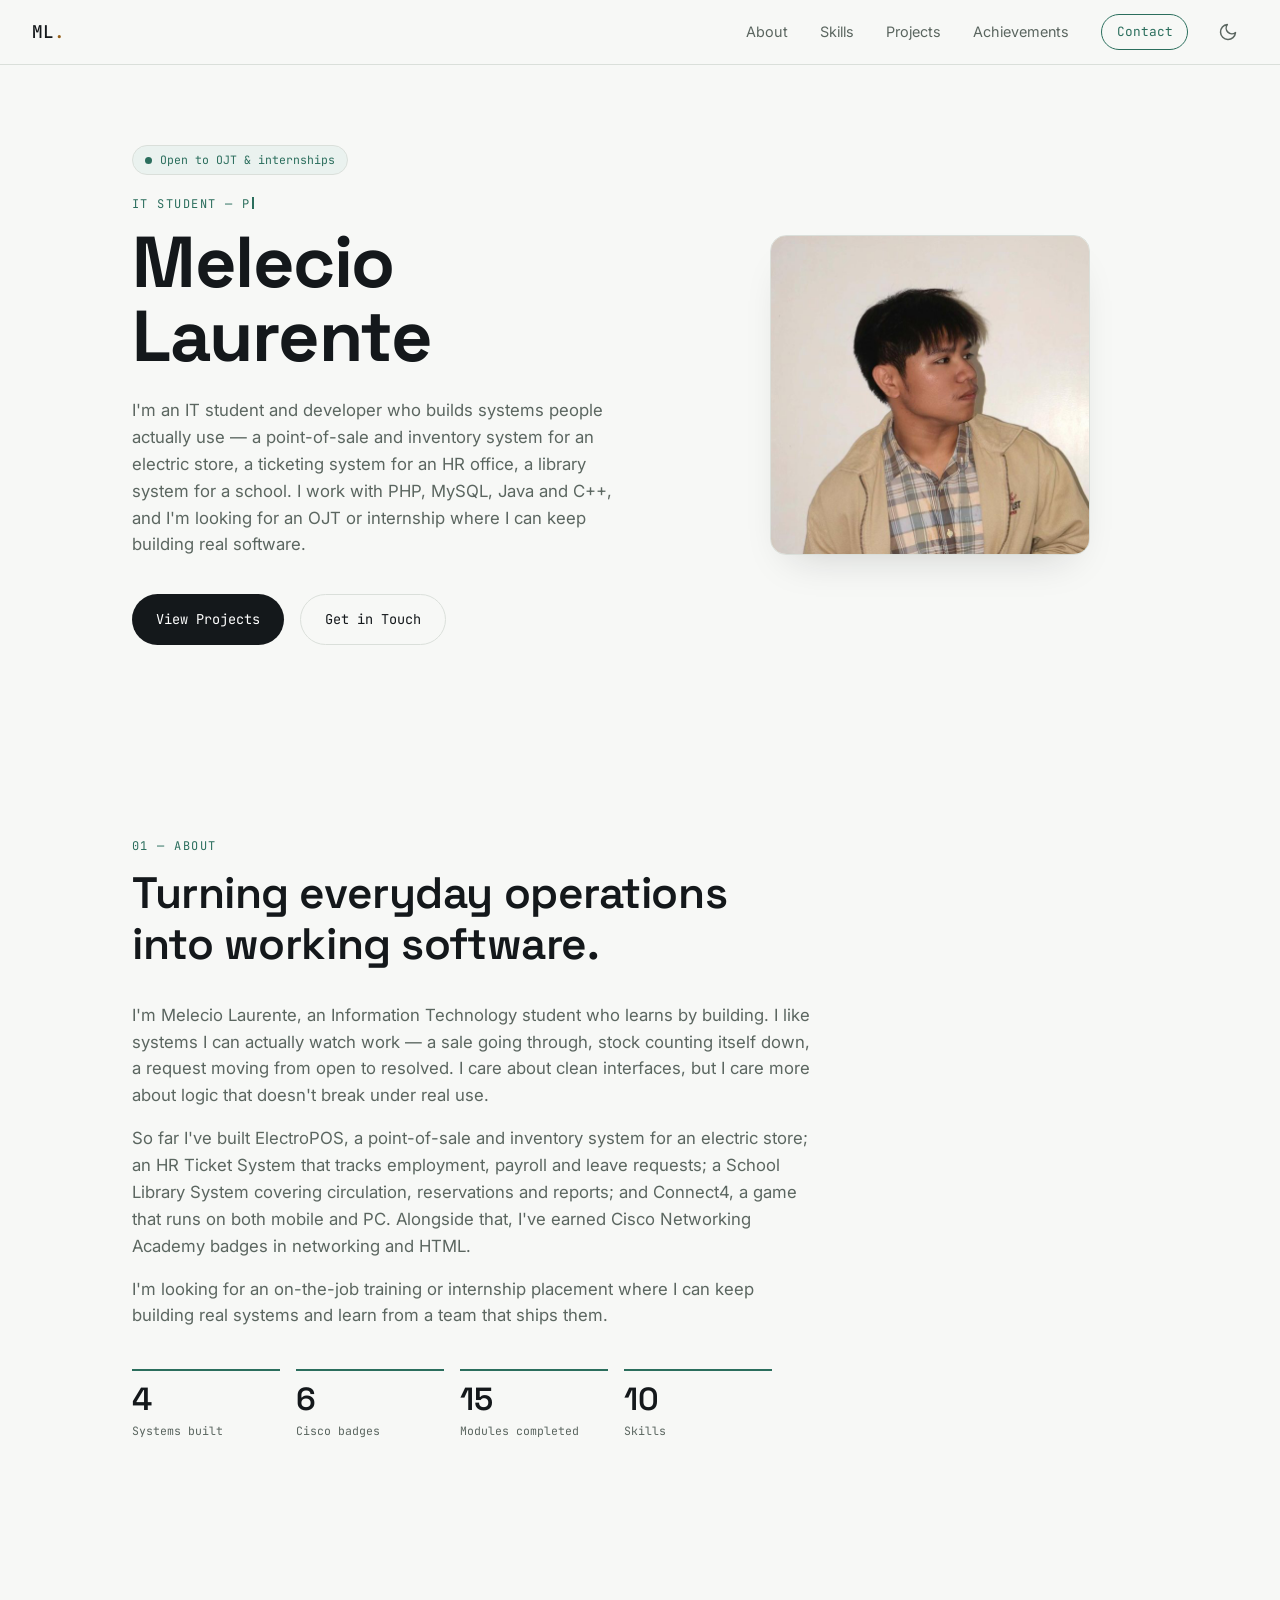
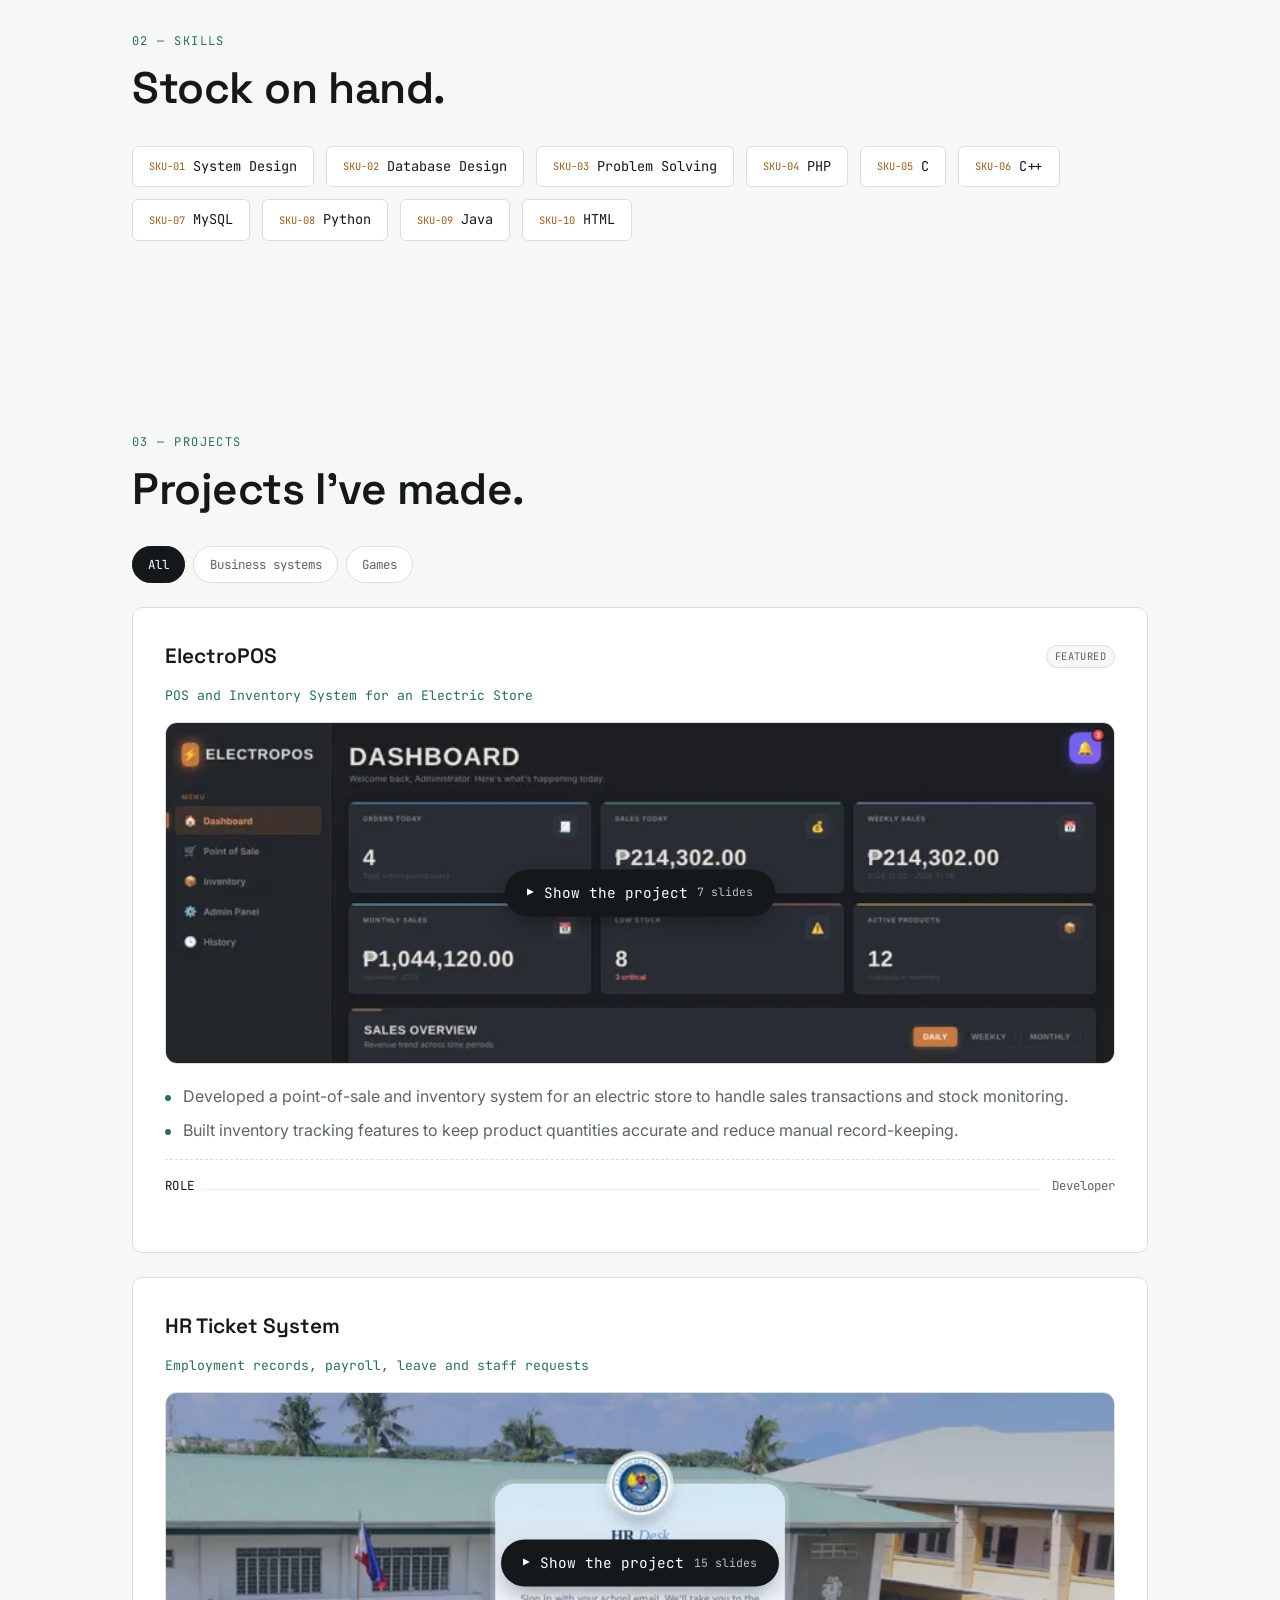
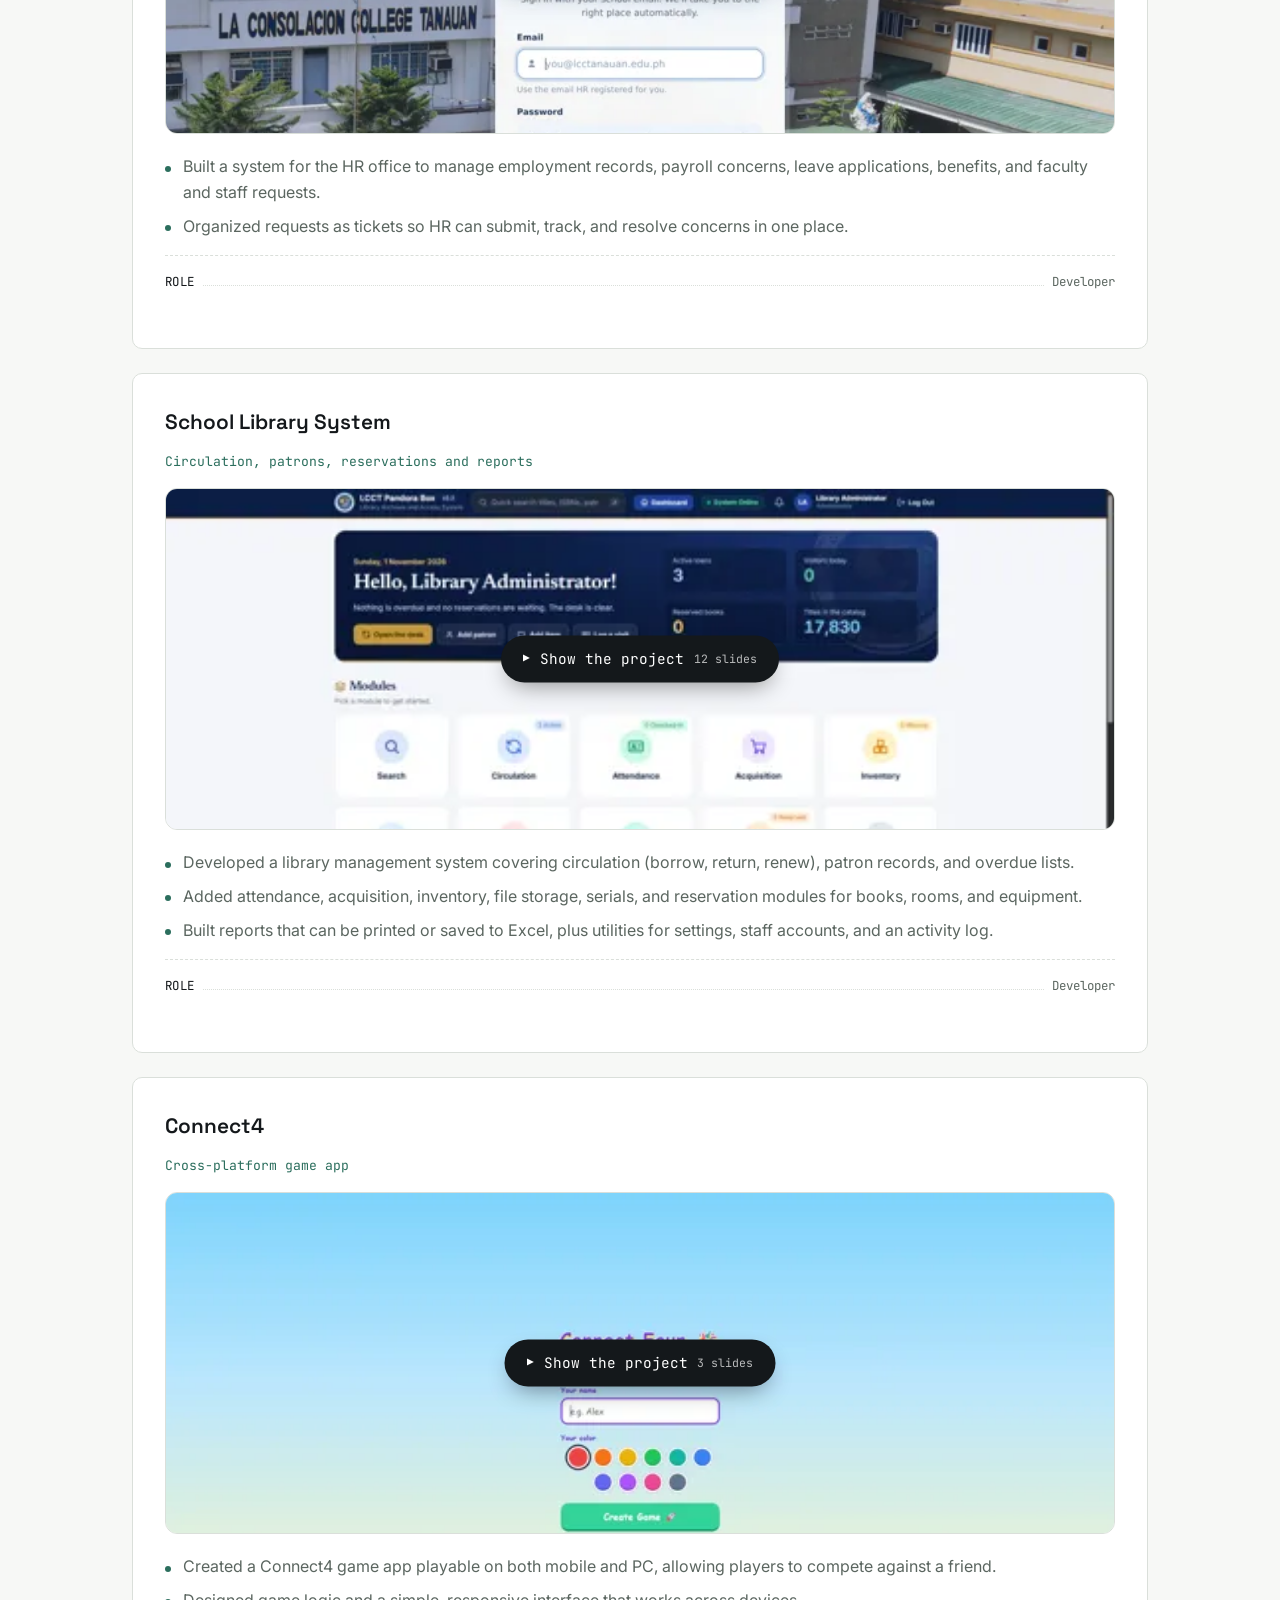
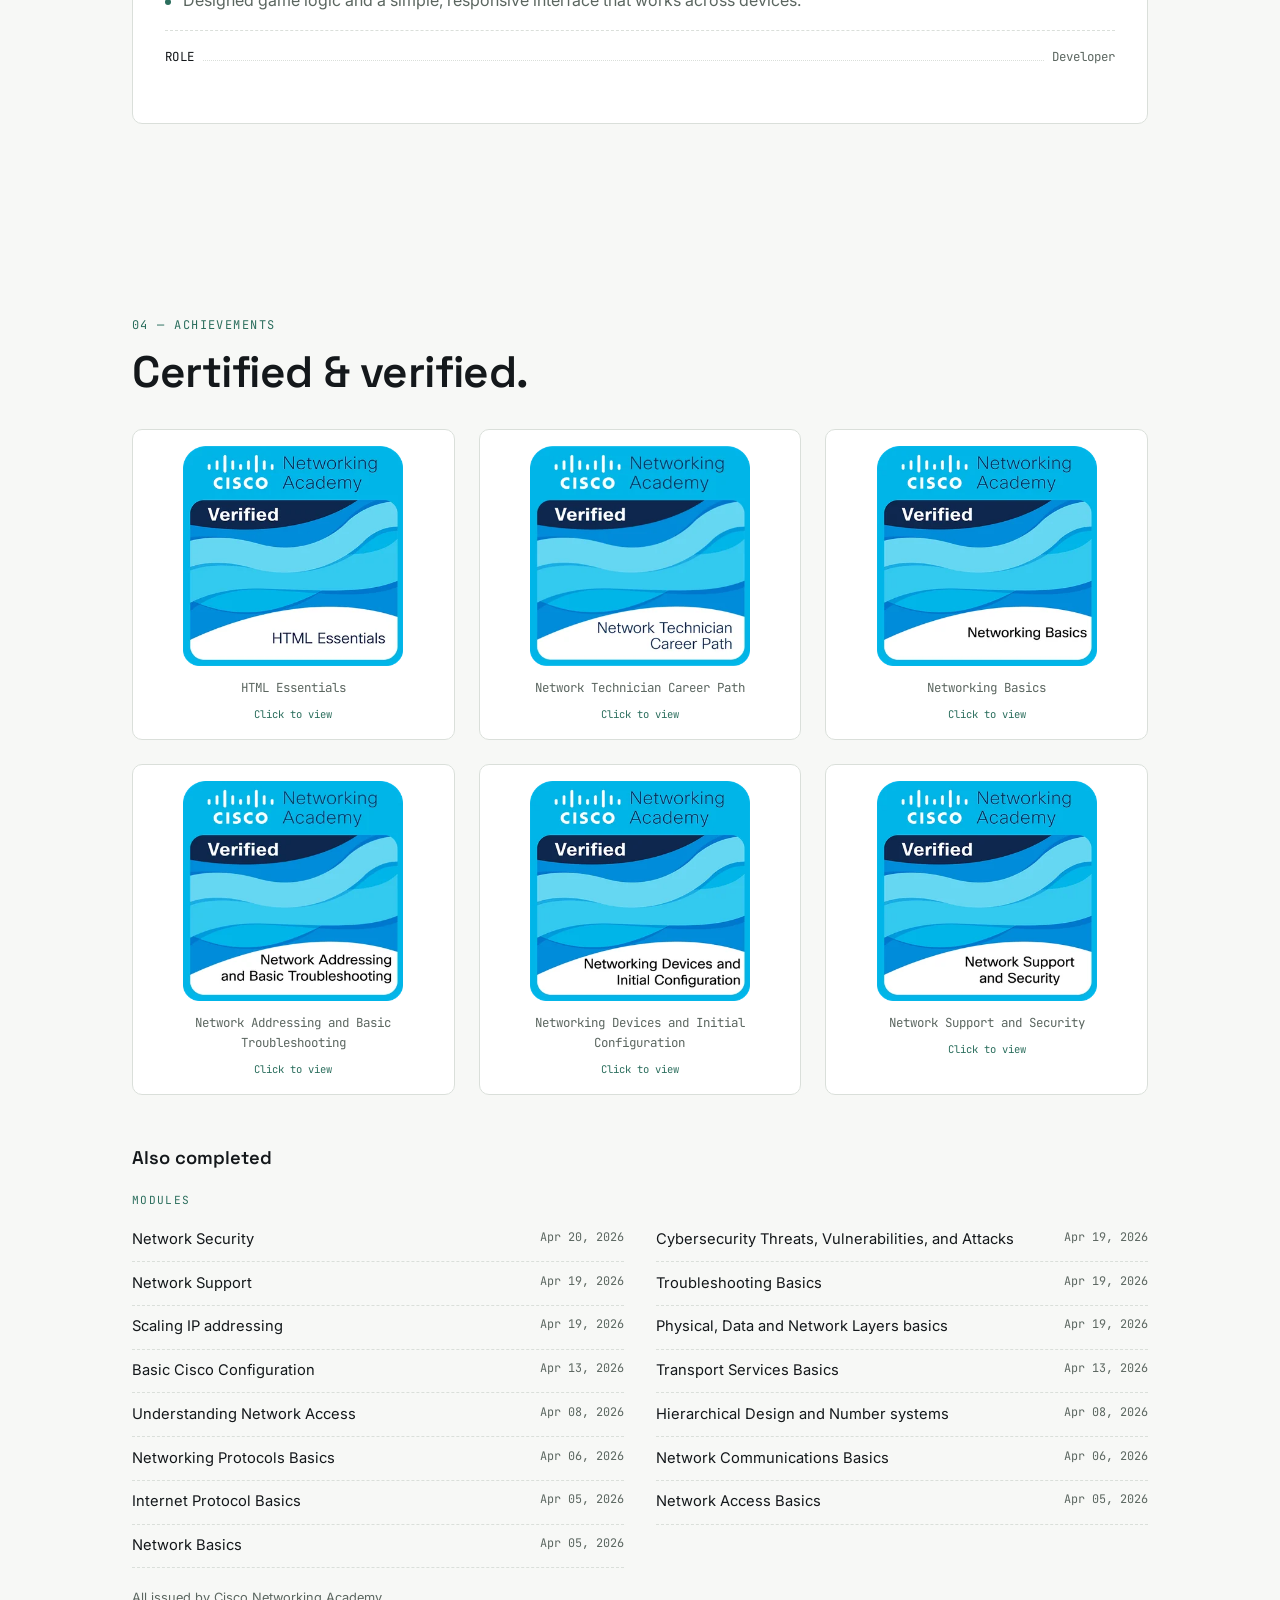
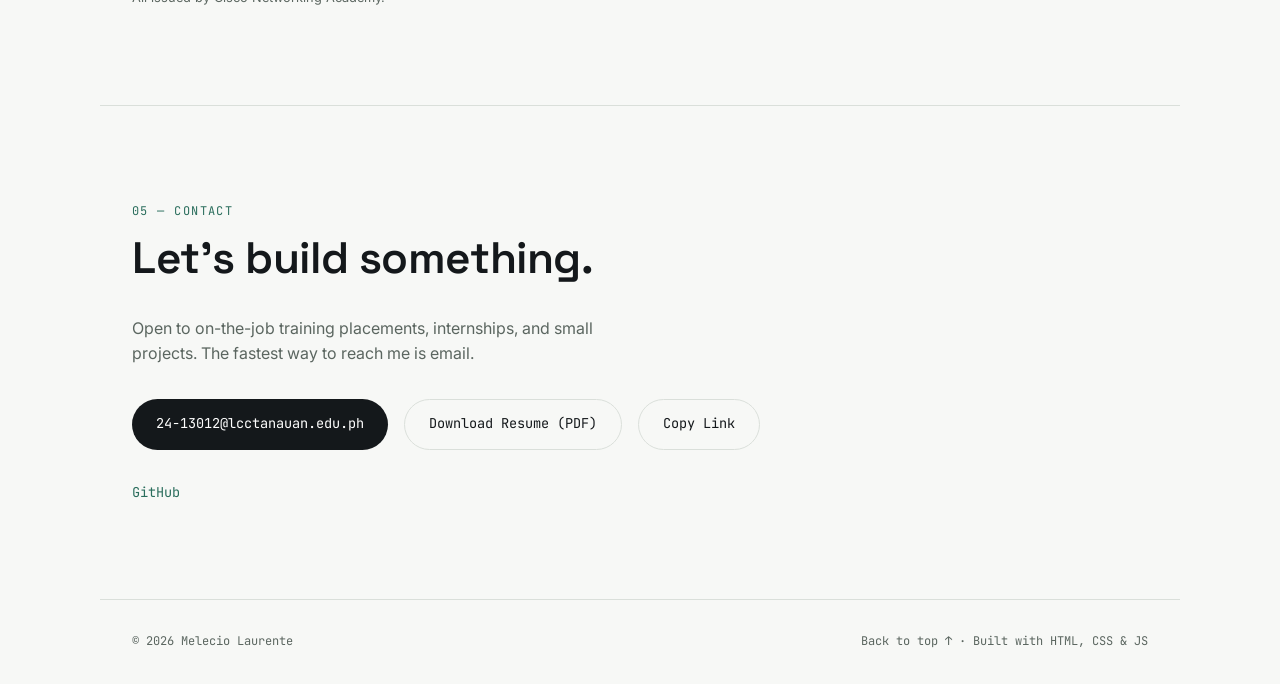
==== commit d11b4e90: "Yes" ====
--- a/index.html
+++ b/index.html
@@ -64,6 +64,7 @@
 <a href="#main" class="skip-link">Skip to content</a>
 
 <!-- NAV -->
+<div class="scroll-progress" id="scrollProgress" aria-hidden="true"></div>
 <header class="nav" id="top">
   <a href="#top" class="nav__mark" aria-label="Melecio Laurente, back to top">ML<span class="nav__mark-dot">.</span></a>
   <nav class="nav__links" id="navLinks" aria-label="Main">
@@ -90,7 +91,7 @@
   <section class="hero">
     <div class="hero__text reveal">
       <p class="status-pill">Open to OJT &amp; internships</p>
-      <p class="eyebrow">IT STUDENT — SYSTEMS BUILDER</p>
+      <p class="eyebrow">IT STUDENT — <span id="typed" data-words="SYSTEMS BUILDER|PHP DEVELOPER|DATABASE DESIGNER|PROBLEM SOLVER">SYSTEMS BUILDER</span><span class="typed-caret" aria-hidden="true"></span></p>
       <h1 class="hero__name">Melecio<br>Laurente</h1>
       <p class="hero__tagline">
         I'm an IT student and developer who builds systems people actually use
@@ -136,6 +137,12 @@
         I'm looking for an on-the-job training or internship placement where I
         can keep building real systems and learn from a team that ships them.
       </p>
+      <dl class="stats">
+        <div><dt data-count="4">4</dt><dd>Systems built</dd></div>
+        <div><dt data-count="6">6</dt><dd>Cisco badges</dd></div>
+        <div><dt data-count="15">15</dt><dd>Modules completed</dd></div>
+        <div><dt data-count="10">10</dt><dd>Skills</dd></div>
+      </dl>
     </div>
   </section>
 
@@ -164,13 +171,33 @@
     <p class="eyebrow reveal">03 — PROJECTS</p>
     <h2 class="section__title reveal">Projects I've made.</h2>
 
+    <div class="filters reveal" role="group" aria-label="Filter projects">
+      <button type="button" class="chip is-active" data-filter="all" aria-pressed="true">All</button>
+      <button type="button" class="chip" data-filter="system" aria-pressed="false">Business systems</button>
+      <button type="button" class="chip" data-filter="game" aria-pressed="false">Games</button>
+    </div>
     <div class="projects">
-      <article class="project reveal">
+      <article class="project reveal" data-type="system">
         <div class="project__head">
           <h3>ElectroPOS</h3>
           <span class="tag">FEATURED</span>
         </div>
         <p class="project__sub">POS and Inventory System for an Electric Store</p>
+        <div class="project__preview">
+          <button type="button" class="show-project" data-open-group="electropos" aria-label="Show the project: ElectroPOS (7 slides)">
+            <img src="assets/projects/thumbs/electropos-02-dashboard.webp" alt="" width="720" height="450" loading="lazy" decoding="async">
+            <span class="show-project__label"><span class="show-project__play" aria-hidden="true">&#9654;</span> Show the project <small>7 slides</small></span>
+          </button>
+        </div>
+        <div class="project__slides" hidden>
+          <span data-group="electropos" data-src="assets/projects/electropos-01-login.jpg" data-title="ElectroPOS: Secure staff login" data-alt="ElectroPOS screenshot: Secure staff login" data-desc="Staff log in with a username and password, with a forgot-password option."></span>
+          <span data-group="electropos" data-src="assets/projects/electropos-02-dashboard.jpg" data-title="ElectroPOS: Dashboard: sales today, weekly and monthly totals, best sellers" data-alt="ElectroPOS screenshot: Dashboard: sales today, weekly and monthly totals, best sellers" data-desc="Today&#x27;s orders and sales, weekly and monthly sales, low-stock count, best sellers and average order value, with daily, weekly and monthly views."></span>
+          <span data-group="electropos" data-src="assets/projects/electropos-03-pos.jpg" data-title="ElectroPOS: Point of Sale: build an order with discount and tax" data-alt="ElectroPOS screenshot: Point of Sale: build an order with discount and tax" data-desc="Staff search or sort products, add them to the current order, apply a percent or peso discount, and charge the total with 10% tax. Low-stock items are flagged."></span>
+          <span data-group="electropos" data-src="assets/projects/electropos-04-inventory.jpg" data-title="ElectroPOS: Inventory: stock levels with critical and low-stock alerts" data-alt="ElectroPOS screenshot: Inventory: stock levels with critical and low-stock alerts" data-desc="Manage products and stock, with critical and low stock highlighted. Staff can add or remove stock, edit or delete a product, and search or sort."></span>
+          <span data-group="electropos" data-src="assets/projects/electropos-05-admin.jpg" data-title="ElectroPOS: Admin panel: staff approvals and accounts" data-alt="ElectroPOS screenshot: Admin panel: staff approvals and accounts" data-desc="Admins approve new accounts, manage staff roles, and change store settings and passwords."></span>
+          <span data-group="electropos" data-src="assets/projects/electropos-06-history.jpg" data-title="ElectroPOS: Activity history: full audit log of system events" data-alt="ElectroPOS screenshot: Activity history: full audit log of system events" data-desc="A full audit log of orders, product changes, user changes and logins, filterable by user, date and category. It can be exported to CSV."></span>
+          <span data-group="electropos" data-src="assets/projects/electropos-07-report.jpg" data-title="ElectroPOS: History report: daily, weekly or monthly PDF" data-alt="ElectroPOS screenshot: History report: daily, weekly or monthly PDF" data-desc="Generates a PDF audit report for a day, week or month, with an executive summary, order activity, product changes, login events and the full activity log."></span>
+        </div>
         <ul class="project__list">
           <li>Developed a point-of-sale and inventory system for an electric store to handle sales transactions and stock monitoring.</li>
           <li>Built inventory tracking features to keep product quantities accurate and reduce manual record-keeping.</li>
@@ -180,11 +207,34 @@
         </div>
         <!-- Add a link: <div class="project__links"><a href="https://github.com/24-13012-rgb/REPO" target="_blank" rel="noopener" class="link">Source Code →</a></div> -->
       </article>
-      <article class="project reveal">
+      <article class="project reveal" data-type="system">
         <div class="project__head">
           <h3>HR Ticket System</h3>
         </div>
         <p class="project__sub">Employment records, payroll, leave and staff requests</p>
+        <div class="project__preview">
+          <button type="button" class="show-project" data-open-group="hr" aria-label="Show the project: HR Ticket System (15 slides)">
+            <img src="assets/projects/thumbs/hr-01-login.webp" alt="" width="720" height="430" loading="lazy" decoding="async">
+            <span class="show-project__label"><span class="show-project__play" aria-hidden="true">&#9654;</span> Show the project <small>15 slides</small></span>
+          </button>
+        </div>
+        <div class="project__slides" hidden>
+          <span data-group="hr" data-src="assets/projects/hr-01-login.jpg" data-title="HR Ticket System: Sign in with your school email" data-alt="HR Ticket System screenshot: Sign in with your school email" data-desc="Staff and teachers sign in with their school email and are taken to the right place automatically."></span>
+          <span data-group="hr" data-src="assets/projects/hr-02-teacher-home.jpg" data-title="HR Ticket System: Teacher home: leave balances and my tickets" data-alt="HR Ticket System screenshot: Teacher home: leave balances and my tickets" data-desc="A teacher&#x27;s home screen shows leave days left for each leave type and a list of their tickets with priority, status and due date."></span>
+          <span data-group="hr" data-src="assets/projects/hr-03-new-ticket.jpg" data-title="HR Ticket System: New ticket: categories and leave request form" data-alt="HR Ticket System screenshot: New ticket: categories and leave request form" data-desc="Requesters pick a category such as leave, payroll or benefits. The leave form counts the days asked for and warns when it is more than their balance, which then needs HR Head approval."></span>
+          <span data-group="hr" data-src="assets/projects/hr-04-teacher-ticket.jpg" data-title="HR Ticket System: Ticket conversation as the requester" data-alt="HR Ticket System screenshot: Ticket conversation as the requester" data-desc="Each ticket is a conversation between the requester and HR. The requester can reply, see the due date and cancel the ticket."></span>
+          <span data-group="hr" data-src="assets/projects/hr-05-notifications.jpg" data-title="HR Ticket System: Notifications on ticket updates" data-alt="HR Ticket System screenshot: Notifications on ticket updates" data-desc="Requesters are notified when HR replies, when a ticket changes status, and when their leave balance is adjusted."></span>
+          <span data-group="hr" data-src="assets/projects/hr-06-help-center.jpg" data-title="HR Ticket System: Help center with common questions" data-alt="HR Ticket System screenshot: Help center with common questions" data-desc="A searchable help center answers common questions about leave, payroll, employment records and complaints."></span>
+          <span data-group="hr" data-src="assets/projects/hr-07-overview.jpg" data-title="HR Ticket System: HR ticket overview with status filters" data-alt="HR Ticket System screenshot: HR ticket overview with status filters" data-desc="HR sees every ticket in one place, with counts by status, filter tabs, search, priority, assignee and due date."></span>
+          <span data-group="hr" data-src="assets/projects/hr-08-overview-dark.jpg" data-title="HR Ticket System: Ticket overview in dark mode" data-alt="HR Ticket System screenshot: Ticket overview in dark mode" data-desc="The same overview in dark mode. Users can switch between Light, Dark and Auto."></span>
+          <span data-group="hr" data-src="assets/projects/hr-09-overdue.jpg" data-title="HR Ticket System: Overdue tickets view" data-alt="HR Ticket System screenshot: Overdue tickets view" data-desc="A view of overdue tickets, with late due dates in red so HR knows what to handle first."></span>
+          <span data-group="hr" data-src="assets/projects/hr-10-ticket-internal.jpg" data-title="HR Ticket System: HR ticket with internal notes and status actions" data-alt="HR Ticket System screenshot: HR ticket with internal notes and status actions" data-desc="HR can reply to the requester or add an internal note hidden from them, assign the ticket, change its status, or escalate it to the HR Head."></span>
+          <span data-group="hr" data-src="assets/projects/hr-11-ticket-leave.jpg" data-title="HR Ticket System: Leave ticket flagged for HR Head approval" data-alt="HR Ticket System screenshot: Leave ticket flagged for HR Head approval" data-desc="A leave request over the person&#x27;s balance is flagged and needs HR Head approval, who can then approve or reject it."></span>
+          <span data-group="hr" data-src="assets/projects/hr-12-leave-balances.jpg" data-title="HR Ticket System: Leave balances and adjustment history" data-alt="HR Ticket System screenshot: Leave balances and adjustment history" data-desc="Shows leave days left for each person and lets HR adjust a balance with a reason. Every adjustment is kept in a history."></span>
+          <span data-group="hr" data-src="assets/projects/hr-13-reports.jpg" data-title="HR Ticket System: Reports: volumes, categories and response times" data-alt="HR Ticket System screenshot: Reports: volumes, categories and response times" data-desc="Tickets received, solved and overdue, average first reply and time to finish, on-time rate, a chart per day, and breakdowns by category, priority and status. Exports to CSV."></span>
+          <span data-group="hr" data-src="assets/projects/hr-14-team.jpg" data-title="HR Ticket System: Team and users management" data-alt="HR Ticket System screenshot: Team and users management" data-desc="Admins add and deactivate staff and teachers, and set each person&#x27;s role and department."></span>
+          <span data-group="hr" data-src="assets/projects/hr-15-audit-log.jpg" data-title="HR Ticket System: Audit log of sign-ins and changes" data-alt="HR Ticket System screenshot: Audit log of sign-ins and changes" data-desc="A record of sign-ins, ticket changes, assignments, leave balance changes and account changes, filterable by action, date and search."></span>
+        </div>
         <ul class="project__list">
           <li>Built a system for the HR office to manage employment records, payroll concerns, leave applications, benefits, and faculty and staff requests.</li>
           <li>Organized requests as tickets so HR can submit, track, and resolve concerns in one place.</li>
@@ -194,11 +244,31 @@
         </div>
         <!-- Add a link: <div class="project__links"><a href="https://github.com/24-13012-rgb/REPO" target="_blank" rel="noopener" class="link">Source Code →</a></div> -->
       </article>
-      <article class="project reveal">
+      <article class="project reveal" data-type="system">
         <div class="project__head">
           <h3>School Library System</h3>
         </div>
         <p class="project__sub">Circulation, patrons, reservations and reports</p>
+                <div class="project__preview">
+          <button type="button" class="show-project" data-open-group="library" aria-label="Show the project: School Library System (12 slides)">
+            <img src="assets/projects/thumbs/library-01-dashboard.webp" alt="" width="480" height="236" loading="lazy" decoding="async">
+            <span class="show-project__label"><span class="show-project__play" aria-hidden="true">&#9654;</span> Show the project <small>12 slides</small></span>
+          </button>
+        </div>
+        <div class="project__slides" hidden>
+          <span data-group="library" data-src="assets/projects/library-01-dashboard.jpg" data-title="School Library System: Dashboard with modules and live stats" data-alt="School Library System screenshot: Dashboard with modules and live stats" data-desc="The home screen shows active loans, visitors today, reserved books and the 17,830 titles in the catalog, with quick links to every module."></span>
+          <span data-group="library" data-src="assets/projects/library-02-attendance-log.jpg" data-title="School Library System: Check in/out and live activity log" data-alt="School Library System screenshot: Check in/out and live activity log" data-desc="Staff check patrons in and out by ID number or guest name, and a live activity log records borrowing and attendance as they happen."></span>
+          <span data-group="library" data-src="assets/projects/library-03-catalog.jpg" data-title="School Library System: Catalog search with item status" data-alt="School Library System screenshot: Catalog search with item status" data-desc="Search 17,830 items by title, author, call number or ISBN, and filter by location, status and type. Borrow or return an item from the list, or export to CSV."></span>
+          <span data-group="library" data-src="assets/projects/library-04-circulation.jpg" data-title="School Library System: Circulation desk: check out, return, renew" data-alt="School Library System screenshot: Circulation desk: check out, return, renew" data-desc="The circulation desk handles check out, return and renew by scanning a patron ID and an accession number. The latest activity is listed below."></span>
+          <span data-group="library" data-src="assets/projects/library-05-attendance.jpg" data-title="School Library System: Attendance: daily visitor log" data-alt="School Library System screenshot: Attendance: daily visitor log" data-desc="A daily visitor log with visits today, people inside now, different patrons and visits in the last 7 days. It can be exported to CSV."></span>
+          <span data-group="library" data-src="assets/projects/library-06-acquisition.jpg" data-title="School Library System: Acquisition: orders and purchases" data-alt="School Library System screenshot: Acquisition: orders and purchases" data-desc="Tracks orders and purchases of new materials: 9,536 records with department, dealer, quantity, price, status and total value."></span>
+          <span data-group="library" data-src="assets/projects/library-07-inventory.jpg" data-title="School Library System: Inventory: shelf audit by location" data-alt="School Library System screenshot: Inventory: shelf audit by location" data-desc="A shelf audit by location. It shows how many items should be on each shelf, how many were verified by scanning, and how many are marked lost."></span>
+          <span data-group="library" data-src="assets/projects/library-08-files.jpg" data-title="School Library System: Files: upload and search documents" data-alt="School Library System screenshot: Files: upload and search documents" data-desc="Upload and search digital publications, records and archival documents such as PDF, Word, Excel, PowerPoint, text, CSV and images."></span>
+          <span data-group="library" data-src="assets/projects/library-09-reports.jpg" data-title="School Library System: Reports: circulation summaries" data-alt="School Library System screenshot: Reports: circulation summaries" data-desc="Reports for any date range show checkouts, returns, fines and payments, plus checkouts by patron type and Dewey subject class. They can be printed or exported."></span>
+          <span data-group="library" data-src="assets/projects/library-10-serials.jpg" data-title="School Library System: Serials: periodicals and subscriptions" data-alt="School Library System screenshot: Serials: periodicals and subscriptions" data-desc="Manages periodicals and subscriptions with vendor, frequency and issues received, and warns when a subscription is ending."></span>
+          <span data-group="library" data-src="assets/projects/library-11-reservation.jpg" data-title="School Library System: Reservation: reserve books" data-alt="School Library System screenshot: Reservation: reserve books" data-desc="Reserve a book with a patron ID and an accession number. Available items go to the reserve shelf, and items on loan join a queue."></span>
+          <span data-group="library" data-src="assets/projects/library-12-utilities.jpg" data-title="School Library System: Utilities: library rules and settings" data-alt="School Library System screenshot: Utilities: library rules and settings" data-desc="Library settings: reserve shelf days, renewals allowed, closed days, blocking borrowing while items are overdue, and borrowing rules for each patron type."></span>
+        </div>
         <ul class="project__list">
           <li>Developed a library management system covering circulation (borrow, return, renew), patron records, and overdue lists.</li>
           <li>Added attendance, acquisition, inventory, file storage, serials, and reservation modules for books, rooms, and equipment.</li>
@@ -209,11 +279,22 @@
         </div>
         <!-- Add a link: <div class="project__links"><a href="https://github.com/24-13012-rgb/REPO" target="_blank" rel="noopener" class="link">Source Code →</a></div> -->
       </article>
-      <article class="project reveal">
+      <article class="project reveal" data-type="game">
         <div class="project__head">
           <h3>Connect4</h3>
         </div>
         <p class="project__sub">Cross-platform game app</p>
+                <div class="project__preview">
+          <button type="button" class="show-project" data-open-group="connect4" aria-label="Show the project: Connect4 (3 slides)">
+            <img src="assets/projects/thumbs/connect4-1-start.webp" alt="" width="640" height="316" loading="lazy" decoding="async">
+            <span class="show-project__label"><span class="show-project__play" aria-hidden="true">&#9654;</span> Show the project <small>3 slides</small></span>
+          </button>
+        </div>
+        <div class="project__slides" hidden>
+          <span data-group="connect4" data-src="assets/projects/connect4-1-start.jpg" data-title="Connect4: Start screen: enter your name and pick a color" data-alt="Connect4 screenshot: Start screen: enter your name and pick a color" data-desc="Players enter their name and pick one of ten colors, then create a game."></span>
+          <span data-group="connect4" data-src="assets/projects/connect4-2-share.jpg" data-title="Connect4: Share the join link or scan the QR code" data-alt="Connect4 screenshot: Share the join link or scan the QR code" data-desc="A friend joins by scanning the QR code or opening the link, which can be copied in one click."></span>
+          <span data-group="connect4" data-src="assets/projects/connect4-3-board.jpg" data-title="Connect4: Game board with scores and controls" data-alt="Connect4 screenshot: Game board with scores and controls" data-desc="The game board with each player&#x27;s score, plus New Round, Reset Scores, New Players and View Records. Click a column or press the key above it (Q W E R T Y U) to drop a disc."></span>
+        </div>
         <ul class="project__list">
           <li>Created a Connect4 game app playable on both mobile and PC, allowing players to compete against a friend.</li>
           <li>Designed game logic and a simple, responsive interface that works across devices.</li>
@@ -232,32 +313,32 @@
     <p class="eyebrow reveal">04 — ACHIEVEMENTS</p>
     <h2 class="section__title reveal">Certified &amp; verified.</h2>
     <div class="achievements reveal">
-      <button type="button" class="achievement-card" data-src="assets/achievements/html-essentials.png" data-title="HTML Essentials" aria-label="View HTML Essentials badge">
+      <button type="button" class="achievement-card" data-group="badges" data-src="assets/achievements/html-essentials.png" data-title="HTML Essentials" aria-label="View HTML Essentials badge">
         <img src="assets/achievements/thumbs/html-essentials.webp" alt="Cisco Networking Academy: HTML Essentials" width="360" height="360" loading="lazy" decoding="async">
         <p>HTML Essentials</p>
         <span class="achievement-card__hint">Click to view</span>
       </button>
-      <button type="button" class="achievement-card" data-src="assets/achievements/network-technician-career-path.png" data-title="Network Technician Career Path" aria-label="View Network Technician Career Path badge">
+      <button type="button" class="achievement-card" data-group="badges" data-src="assets/achievements/network-technician-career-path.png" data-title="Network Technician Career Path" aria-label="View Network Technician Career Path badge">
         <img src="assets/achievements/thumbs/network-technician-career-path.webp" alt="Cisco Networking Academy: Network Technician Career Path" width="360" height="360" loading="lazy" decoding="async">
         <p>Network Technician Career Path</p>
         <span class="achievement-card__hint">Click to view</span>
       </button>
-      <button type="button" class="achievement-card" data-src="assets/achievements/networking-basics.png" data-title="Networking Basics" aria-label="View Networking Basics badge">
+      <button type="button" class="achievement-card" data-group="badges" data-src="assets/achievements/networking-basics.png" data-title="Networking Basics" aria-label="View Networking Basics badge">
         <img src="assets/achievements/thumbs/networking-basics.webp" alt="Cisco Networking Academy: Networking Basics" width="360" height="360" loading="lazy" decoding="async">
         <p>Networking Basics</p>
         <span class="achievement-card__hint">Click to view</span>
       </button>
-      <button type="button" class="achievement-card" data-src="assets/achievements/network-addressing-and-basic-troubleshooting.png" data-title="Network Addressing and Basic Troubleshooting" aria-label="View Network Addressing and Basic Troubleshooting badge">
+      <button type="button" class="achievement-card" data-group="badges" data-src="assets/achievements/network-addressing-and-basic-troubleshooting.png" data-title="Network Addressing and Basic Troubleshooting" aria-label="View Network Addressing and Basic Troubleshooting badge">
         <img src="assets/achievements/thumbs/network-addressing-and-basic-troubleshooting.webp" alt="Cisco Networking Academy: Network Addressing and Basic Troubleshooting" width="360" height="360" loading="lazy" decoding="async">
         <p>Network Addressing and Basic Troubleshooting</p>
         <span class="achievement-card__hint">Click to view</span>
       </button>
-      <button type="button" class="achievement-card" data-src="assets/achievements/networking-devices-and-initial-configuration.png" data-title="Networking Devices and Initial Configuration" aria-label="View Networking Devices and Initial Configuration badge">
+      <button type="button" class="achievement-card" data-group="badges" data-src="assets/achievements/networking-devices-and-initial-configuration.png" data-title="Networking Devices and Initial Configuration" aria-label="View Networking Devices and Initial Configuration badge">
         <img src="assets/achievements/thumbs/networking-devices-and-initial-configuration.webp" alt="Cisco Networking Academy: Networking Devices and Initial Configuration" width="360" height="360" loading="lazy" decoding="async">
         <p>Networking Devices and Initial Configuration</p>
         <span class="achievement-card__hint">Click to view</span>
       </button>
-      <button type="button" class="achievement-card" data-src="assets/achievements/network-support-and-security.png" data-title="Network Support and Security" aria-label="View Network Support and Security badge">
+      <button type="button" class="achievement-card" data-group="badges" data-src="assets/achievements/network-support-and-security.png" data-title="Network Support and Security" aria-label="View Network Support and Security badge">
         <img src="assets/achievements/thumbs/network-support-and-security.webp" alt="Cisco Networking Academy: Network Support and Security" width="360" height="360" loading="lazy" decoding="async">
         <p>Network Support and Security</p>
         <span class="achievement-card__hint">Click to view</span>
@@ -298,6 +379,7 @@
     </p>
     <div class="contact__actions reveal">
       <a href="https://mail.google.com/mail/?view=cm&fs=1&to=24-13012@lcctanauan.edu.ph" target="_blank" rel="noopener" class="btn btn--primary">24-13012@lcctanauan.edu.ph</a>
+      <a href="assets/Melecio-Laurente-Resume.pdf" download class="btn btn--ghost">Download Resume (PDF)</a>
       <button type="button" id="copyLinkBtn" class="btn btn--ghost">Copy Link</button>
     </div>
     <div class="contact__socials reveal">
@@ -313,15 +395,21 @@
 </footer>
 
 <!-- ACHIEVEMENT VIEWER -->
-<dialog id="badgeDialog" class="badge-dialog" aria-label="Achievement viewer">
+<button type="button" id="toTop" class="to-top" aria-label="Back to top" hidden>
+  <svg width="18" height="18" viewBox="0 0 24 24" fill="none" stroke="currentColor" stroke-width="2" stroke-linecap="round" stroke-linejoin="round" aria-hidden="true"><path d="M12 19V5M5 12l7-7 7 7"/></svg>
+</button>
+
+<dialog id="badgeDialog" class="badge-dialog" aria-label="Image viewer">
   <button type="button" class="badge-dialog__close" id="badgeClose" aria-label="Close">&times;</button>
-  <button type="button" class="badge-dialog__nav badge-dialog__nav--prev" id="badgePrev" aria-label="Previous badge">&#8249;</button>
+  <button type="button" class="badge-dialog__nav badge-dialog__nav--prev" id="badgePrev" aria-label="Previous">&#8249;</button>
   <div class="badge-dialog__body">
     <img id="badgeImg" alt="" width="380" height="380">
     <p id="badgeTitle" class="badge-dialog__title"></p>
-    <a id="badgeDownload" class="btn btn--primary" href="#" download>Download badge</a>
+    <p id="badgeCount" class="badge-dialog__count" aria-live="polite"></p>
+    <p id="badgeDesc" class="badge-dialog__desc"></p>
+    <a id="badgeDownload" class="btn btn--primary" href="#" download>Download</a>
   </div>
-  <button type="button" class="badge-dialog__nav badge-dialog__nav--next" id="badgeNext" aria-label="Next badge">&#8250;</button>
+  <button type="button" class="badge-dialog__nav badge-dialog__nav--next" id="badgeNext" aria-label="Next">&#8250;</button>
 </dialog>
 
 <script src="js/script.js" defer></script>
--- a/css/additions.css
+++ b/css/additions.css
@@ -230,3 +230,190 @@
 @media (max-width: 720px) {
   .more-list { grid-template-columns: 1fr; }
 }
+
+/* ============================================
+   STATS
+   ============================================ */
+.stats {
+  display: grid;
+  grid-template-columns: repeat(4, 1fr);
+  gap: 1rem;
+  margin: 2.5rem 0 0;
+  max-width: 640px;
+}
+.stats div {
+  border-top: 2px solid var(--accent);
+  padding-top: 0.75rem;
+}
+.stats dt {
+  font-family: var(--font-display);
+  font-size: 2rem;
+  font-weight: 600;
+  line-height: 1;
+}
+.stats dd {
+  margin: 0.4rem 0 0;
+  font-family: var(--font-mono);
+  font-size: 0.72rem;
+  color: var(--ink-muted);
+}
+@media (max-width: 560px) {
+  .stats { grid-template-columns: repeat(2, 1fr); gap: 1.25rem; }
+}
+
+/* ============================================
+   EXTRA FEATURES
+   ============================================ */
+.scroll-progress {
+  position: fixed;
+  top: 0; left: 0;
+  width: 100%;
+  height: 3px;
+  background: var(--accent);
+  transform: scaleX(0);
+  transform-origin: left;
+  z-index: 100;
+}
+
+.typed-caret {
+  display: inline-block;
+  width: 2px;
+  height: 1em;
+  margin-left: 2px;
+  vertical-align: -0.12em;
+  background: var(--accent);
+  animation: blink 1s steps(1) infinite;
+}
+@keyframes blink { 50% { opacity: 0; } }
+
+.filters { display: flex; flex-wrap: wrap; gap: 0.5rem; margin-bottom: 1.5rem; }
+.chip {
+  font: inherit;
+  font-family: var(--font-mono);
+  font-size: 0.78rem;
+  padding: 0.45rem 0.95rem;
+  border: 1px solid var(--line);
+  border-radius: 999px;
+  background: var(--surface);
+  color: var(--ink-muted);
+  cursor: pointer;
+  transition: border-color 0.2s, color 0.2s, background 0.2s;
+}
+.chip:hover { border-color: var(--accent); color: var(--ink); }
+.chip.is-active { background: var(--btn-bg); color: var(--btn-ink); border-color: var(--btn-bg); }
+.project[hidden] { display: none; }
+
+/* ============================================
+   BACK TO TOP BUTTON
+   ============================================ */
+.to-top {
+  position: fixed;
+  right: 1.25rem;
+  bottom: 1.25rem;
+  z-index: 40;
+  width: 44px;
+  height: 44px;
+  display: grid;
+  place-items: center;
+  border-radius: 50%;
+  border: 1px solid var(--line);
+  background: var(--surface);
+  color: var(--ink);
+  box-shadow: 0 8px 20px -10px var(--shadow);
+  cursor: pointer;
+  opacity: 0;
+  transform: translateY(8px);
+  transition: opacity 0.2s, transform 0.2s, border-color 0.2s, color 0.2s;
+}
+.to-top.is-shown { opacity: 1; transform: none; }
+.to-top:hover { border-color: var(--accent); color: var(--accent); }
+.to-top:focus-visible { outline: 2px solid var(--accent); outline-offset: 2px; }
+
+/* ============================================
+   PROJECT SCREENSHOTS
+   ============================================ */
+.project__shots {
+  display: grid;
+  grid-template-columns: repeat(3, 1fr);
+  gap: 0.75rem;
+  margin: 1rem 0 1.25rem;
+}
+.shot {
+  padding: 0;
+  border: 1px solid var(--line);
+  border-radius: 10px;
+  overflow: hidden;
+  background: var(--surface);
+  cursor: zoom-in;
+  transition: transform 0.2s, border-color 0.2s, box-shadow 0.2s;
+}
+.shot:hover { transform: translateY(-2px); border-color: var(--accent); box-shadow: 0 12px 24px -16px var(--shadow); }
+.shot:focus-visible { outline: 2px solid var(--accent); outline-offset: 2px; }
+.shot img { display: block; width: 100%; height: auto; }
+@media (max-width: 720px) { .project__shots { grid-template-columns: 1fr; } }
+
+/* Wide viewer for screenshots */
+.badge-dialog--wide { width: min(1000px, calc(100vw - 2rem)); }
+.badge-dialog--wide .badge-dialog__body img { max-width: 100%; max-height: 70vh; }
+
+.project__shots--4 { grid-template-columns: repeat(4, 1fr); }
+@media (max-width: 720px) { .project__shots--4 { grid-template-columns: repeat(2, 1fr); } }
+
+/* ============================================
+   "SHOW THE PROJECT" BUTTON + SLIDE COUNTER
+   ============================================ */
+.project__preview { margin: 1rem 0 1.25rem; }
+.show-project {
+  position: relative;
+  display: block;
+  width: 100%;
+  padding: 0;
+  border: 1px solid var(--line);
+  border-radius: 12px;
+  overflow: hidden;
+  background: var(--surface);
+  cursor: pointer;
+  transition: border-color 0.2s, box-shadow 0.2s;
+}
+.show-project img { display: block; width: 100%; height: auto; max-height: 340px; object-fit: cover; object-position: top; transition: transform 0.4s, filter 0.2s; }
+.show-project:hover { border-color: var(--accent); box-shadow: 0 16px 32px -20px var(--shadow); }
+.show-project:hover img { transform: scale(1.02); filter: brightness(0.9); }
+.show-project:focus-visible { outline: 2px solid var(--accent); outline-offset: 2px; }
+.show-project__label {
+  position: absolute;
+  left: 50%;
+  top: 50%;
+  transform: translate(-50%, -50%);
+  display: inline-flex;
+  align-items: center;
+  gap: 0.6rem;
+  padding: 0.75rem 1.4rem;
+  border-radius: 999px;
+  background: var(--btn-bg);
+  color: var(--btn-ink);
+  font-family: var(--font-mono);
+  font-size: 0.9rem;
+  white-space: nowrap;
+  box-shadow: 0 10px 24px -8px rgba(0, 0, 0, 0.45);
+}
+.show-project__label small { opacity: 0.7; font-size: 0.72rem; }
+.show-project__play { font-size: 0.7rem; }
+.badge-dialog__count { font-family: var(--font-mono); font-size: 0.78rem; color: var(--ink-muted); margin-top: -0.5rem; }
+@media (max-width: 720px) {
+  .show-project__label { font-size: 0.8rem; padding: 0.6rem 1rem; }
+  .show-project__label small { display: none; }
+}
+@media (max-width: 720px) {
+  .badge-dialog--wide .badge-dialog__body { padding: 2.5rem 1.75rem 1.5rem; }
+  .badge-dialog__nav { font-size: 2rem; padding: 0.25rem 0.4rem; }
+}
+
+.badge-dialog__desc {
+  max-width: 62ch;
+  text-align: center;
+  font-size: 0.95rem;
+  line-height: 1.6;
+  color: var(--ink-muted);
+  min-height: 3.2em;
+}
+.badge-dialog__desc[hidden] { display: none; }
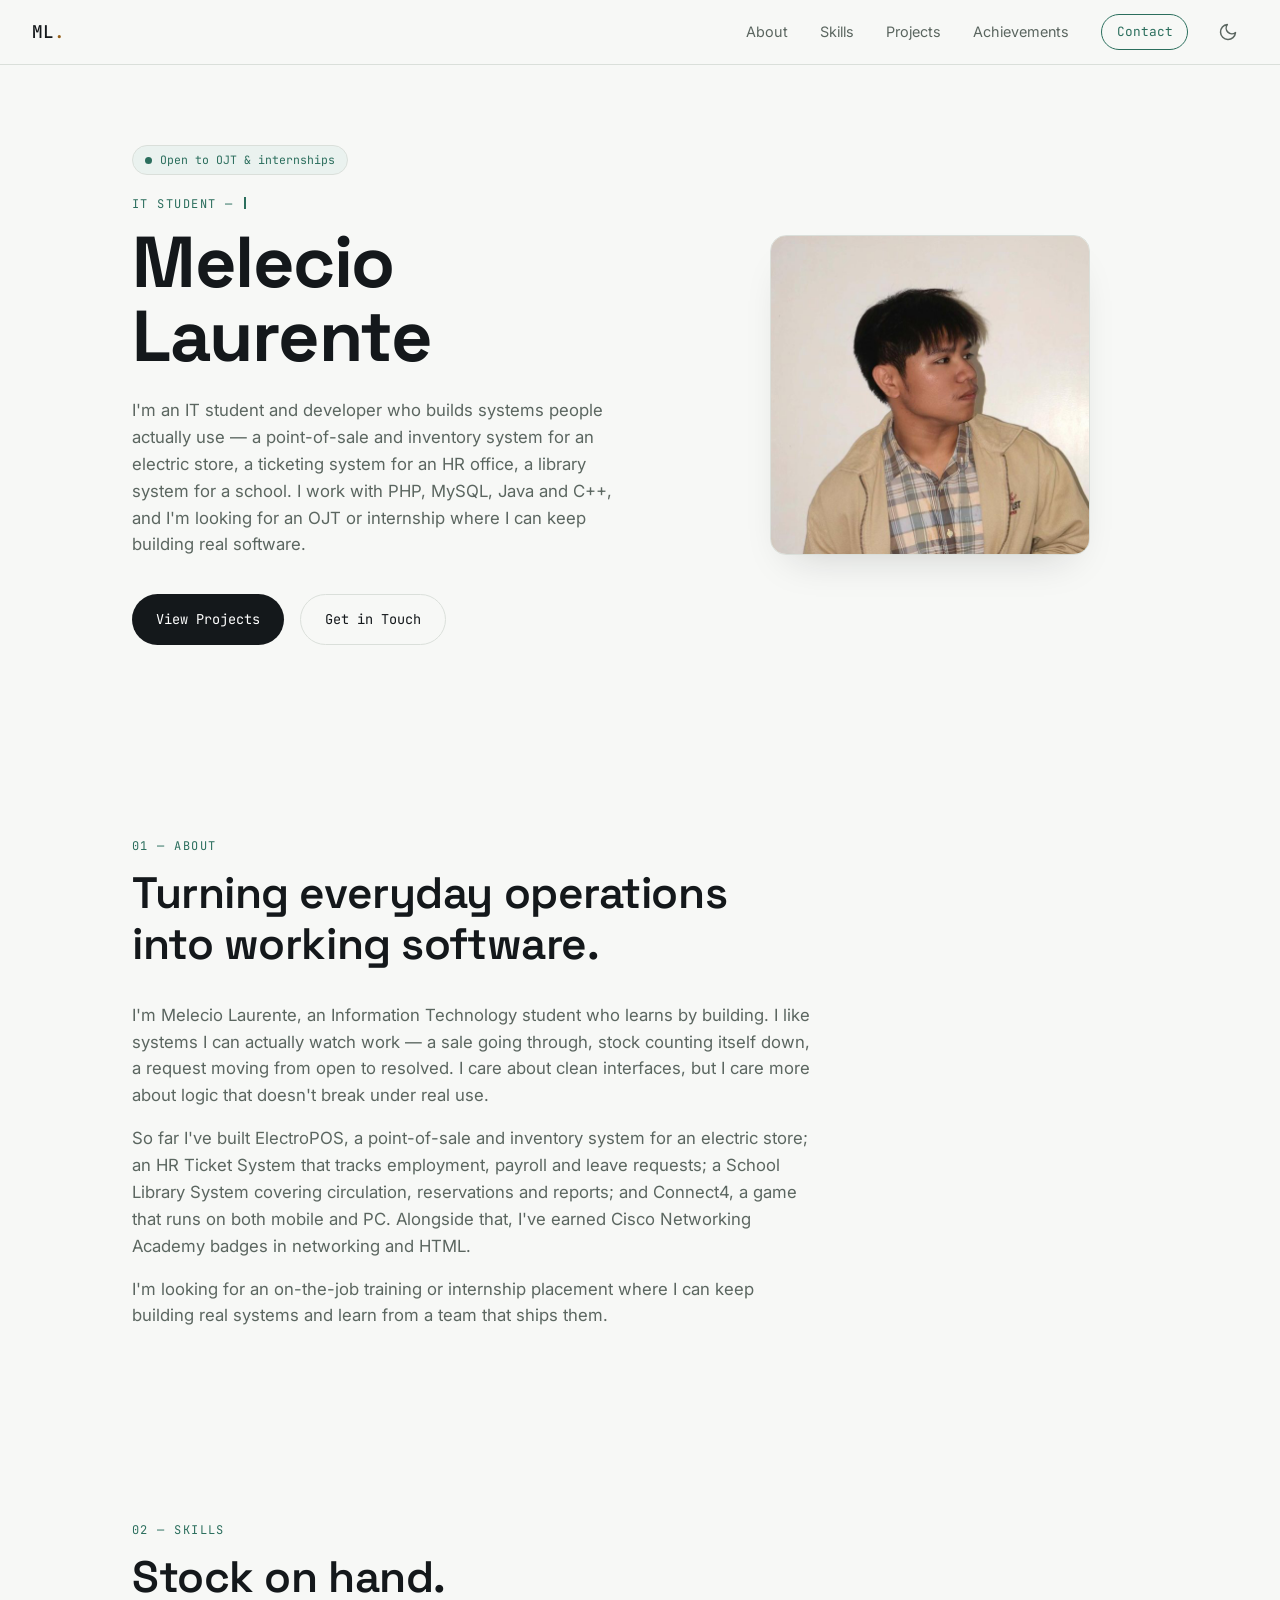
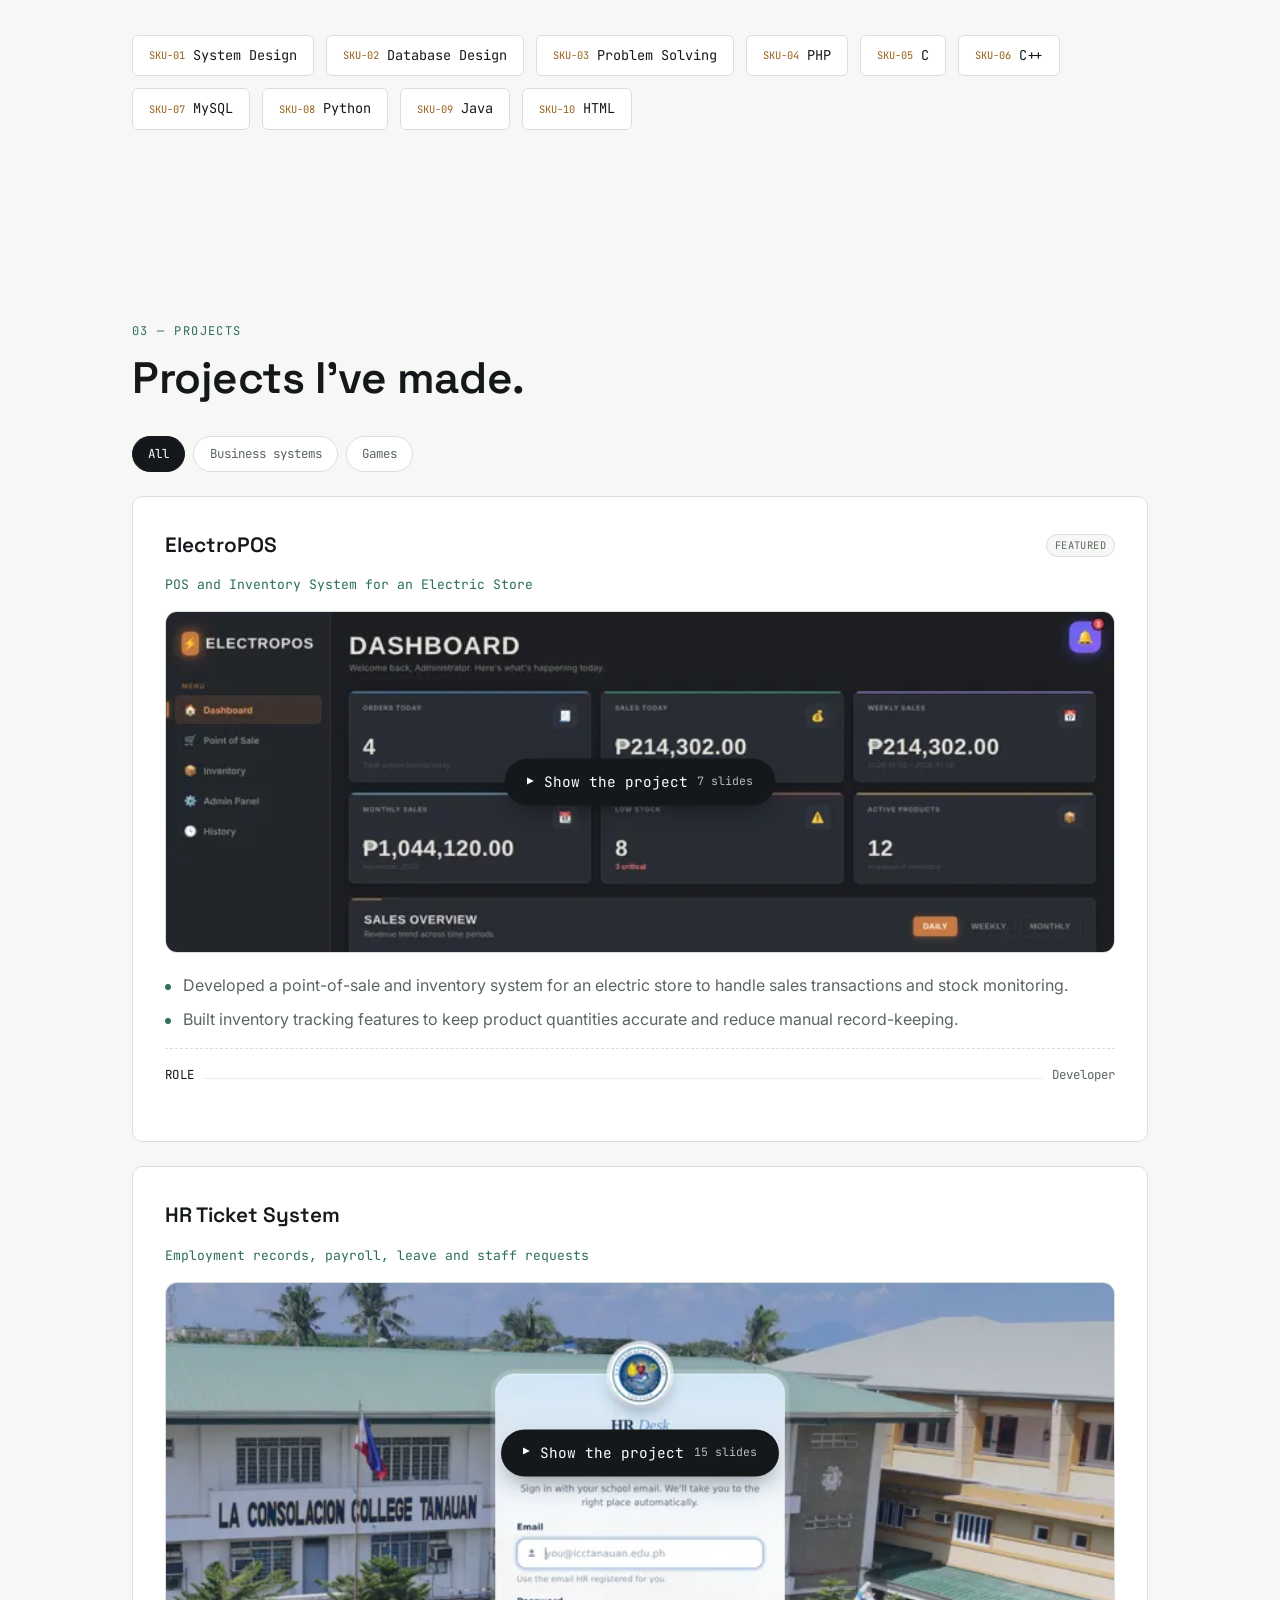
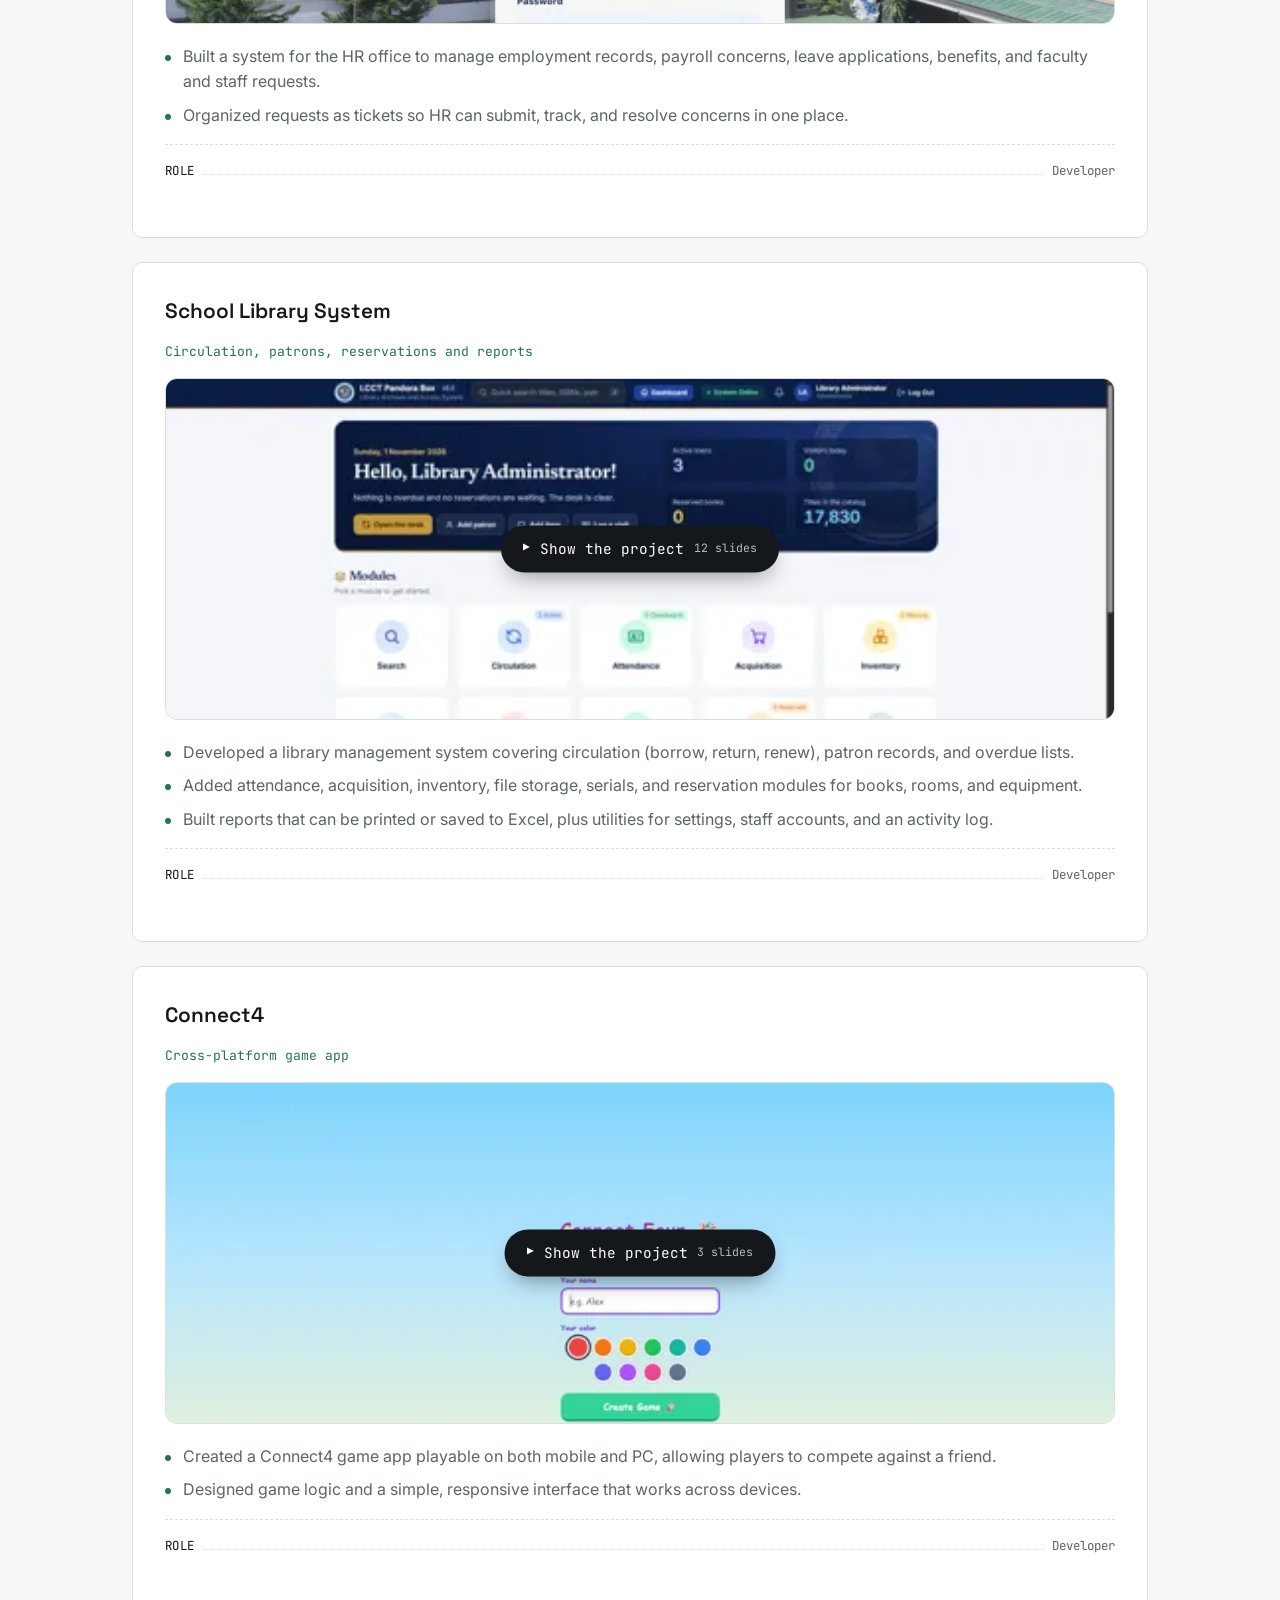
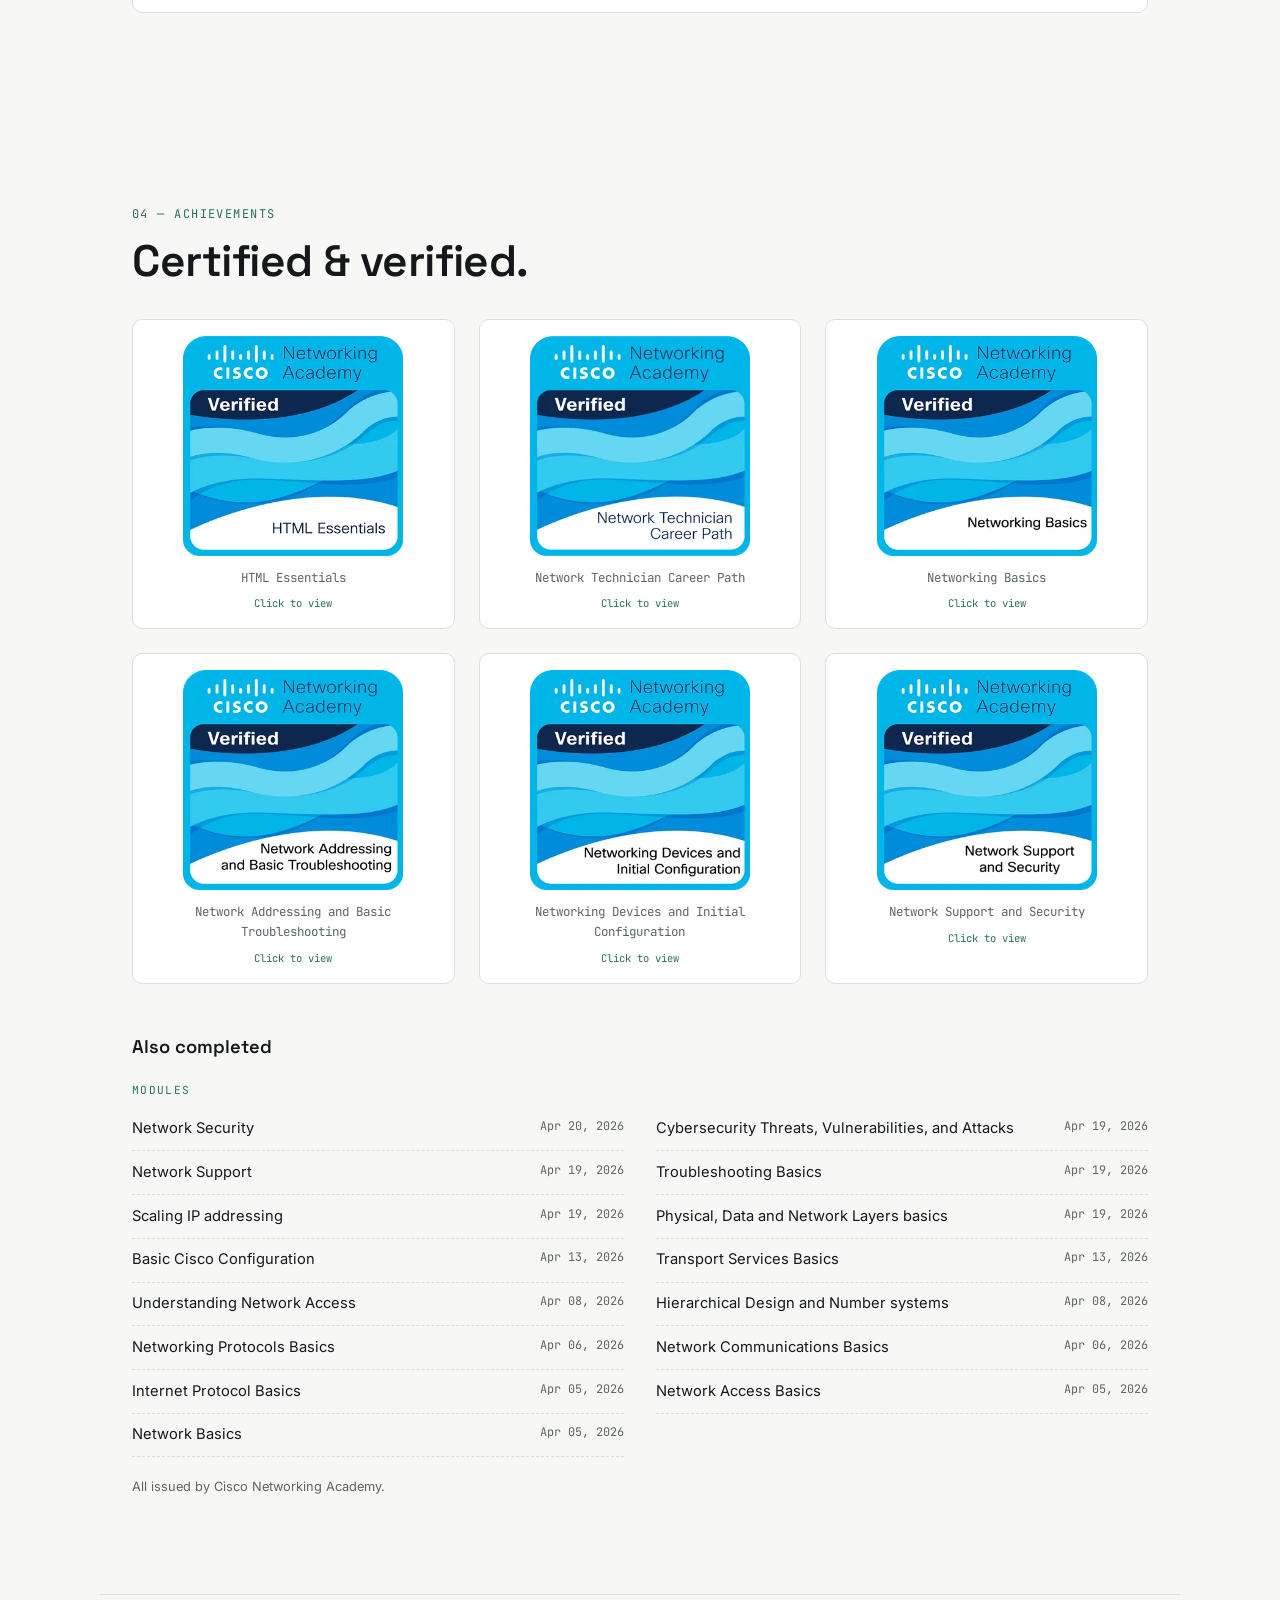
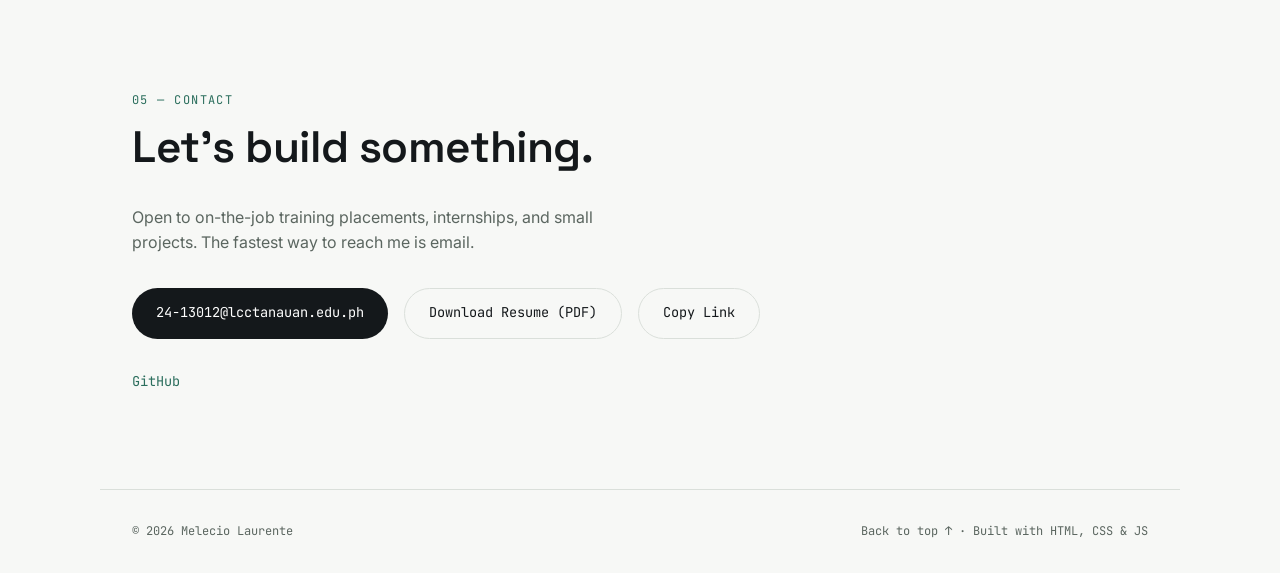
==== commit 398ca05c: "Fixing" ====
--- a/index.html
+++ b/index.html
@@ -44,8 +44,8 @@
 <link rel="preconnect" href="https://fonts.gstatic.com" crossorigin>
 <link href="https://fonts.googleapis.com/css2?family=Space+Grotesk:wght@600;700&family=Inter:wght@400;500&family=JetBrains+Mono:wght@400;500&display=swap" rel="stylesheet">
 
-<link rel="stylesheet" href="css/style.css">
-<link rel="stylesheet" href="css/additions.css">
+<link rel="stylesheet" href="css/style.css?v=20261104">
+<link rel="stylesheet" href="css/additions.css?v=20261104">
 
 <script type="application/ld+json">
 {
@@ -137,12 +137,6 @@
         I'm looking for an on-the-job training or internship placement where I
         can keep building real systems and learn from a team that ships them.
       </p>
-      <dl class="stats">
-        <div><dt data-count="4">4</dt><dd>Systems built</dd></div>
-        <div><dt data-count="6">6</dt><dd>Cisco badges</dd></div>
-        <div><dt data-count="15">15</dt><dd>Modules completed</dd></div>
-        <div><dt data-count="10">10</dt><dd>Skills</dd></div>
-      </dl>
     </div>
   </section>
 
@@ -412,6 +406,6 @@
   <button type="button" class="badge-dialog__nav badge-dialog__nav--next" id="badgeNext" aria-label="Next">&#8250;</button>
 </dialog>
 
-<script src="js/script.js" defer></script>
+<script src="js/script.js?v=20261104" defer></script>
 </body>
 </html>
--- a/css/additions.css
+++ b/css/additions.css
@@ -231,35 +231,6 @@
   .more-list { grid-template-columns: 1fr; }
 }
 
-/* ============================================
-   STATS
-   ============================================ */
-.stats {
-  display: grid;
-  grid-template-columns: repeat(4, 1fr);
-  gap: 1rem;
-  margin: 2.5rem 0 0;
-  max-width: 640px;
-}
-.stats div {
-  border-top: 2px solid var(--accent);
-  padding-top: 0.75rem;
-}
-.stats dt {
-  font-family: var(--font-display);
-  font-size: 2rem;
-  font-weight: 600;
-  line-height: 1;
-}
-.stats dd {
-  margin: 0.4rem 0 0;
-  font-family: var(--font-mono);
-  font-size: 0.72rem;
-  color: var(--ink-muted);
-}
-@media (max-width: 560px) {
-  .stats { grid-template-columns: repeat(2, 1fr); gap: 1.25rem; }
-}
 
 /* ============================================
    EXTRA FEATURES
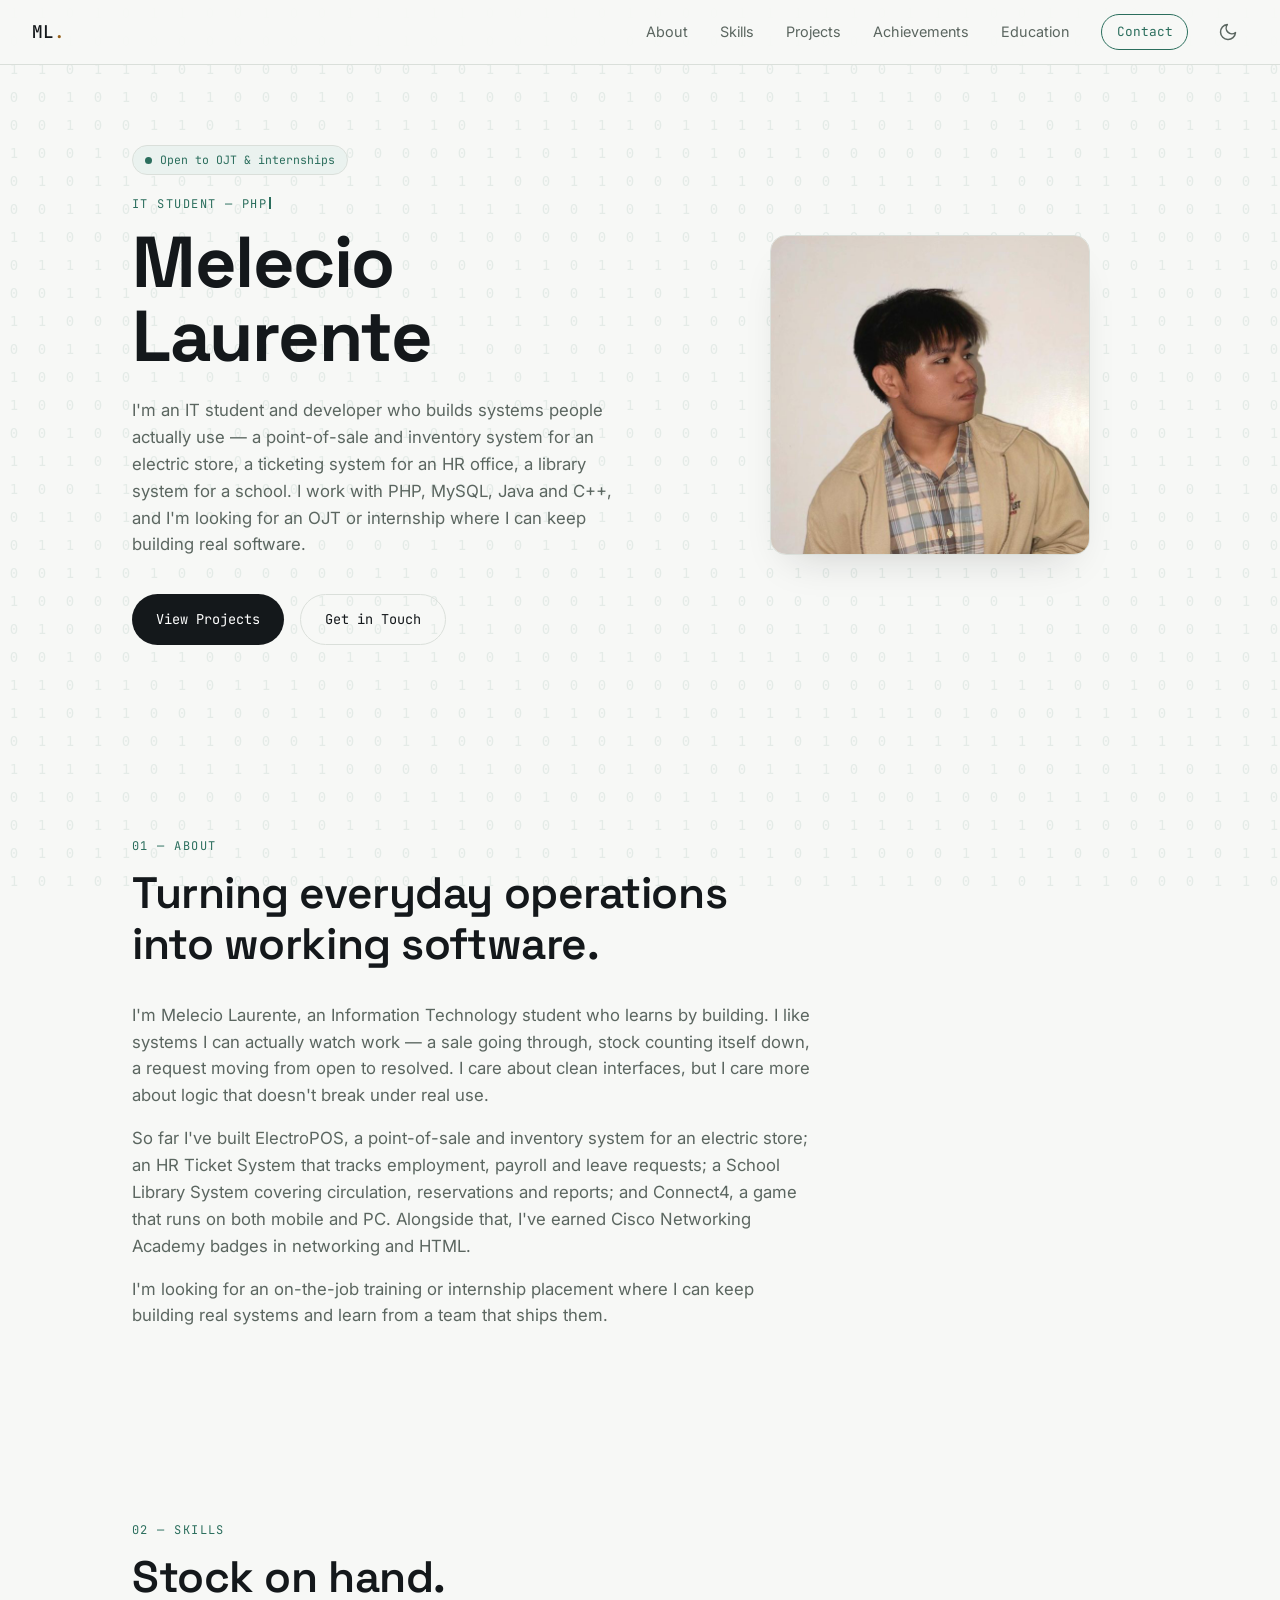
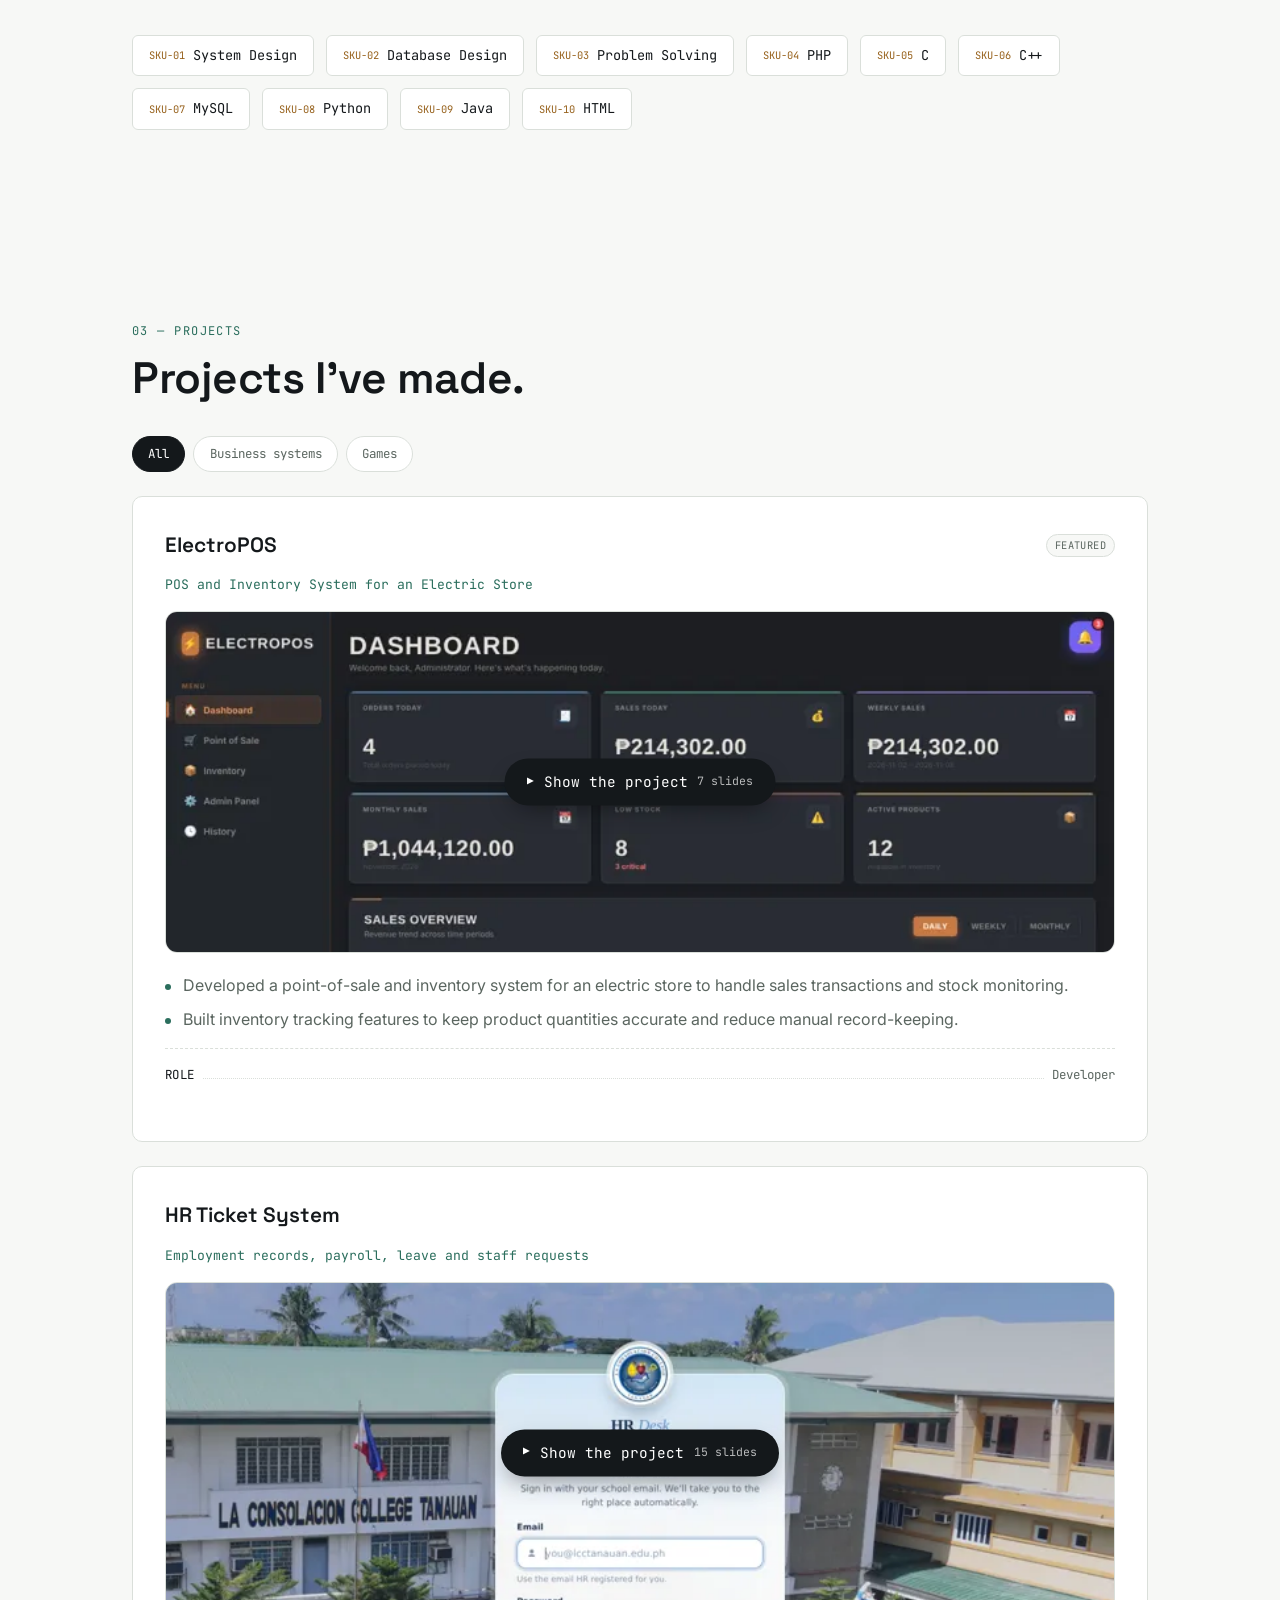
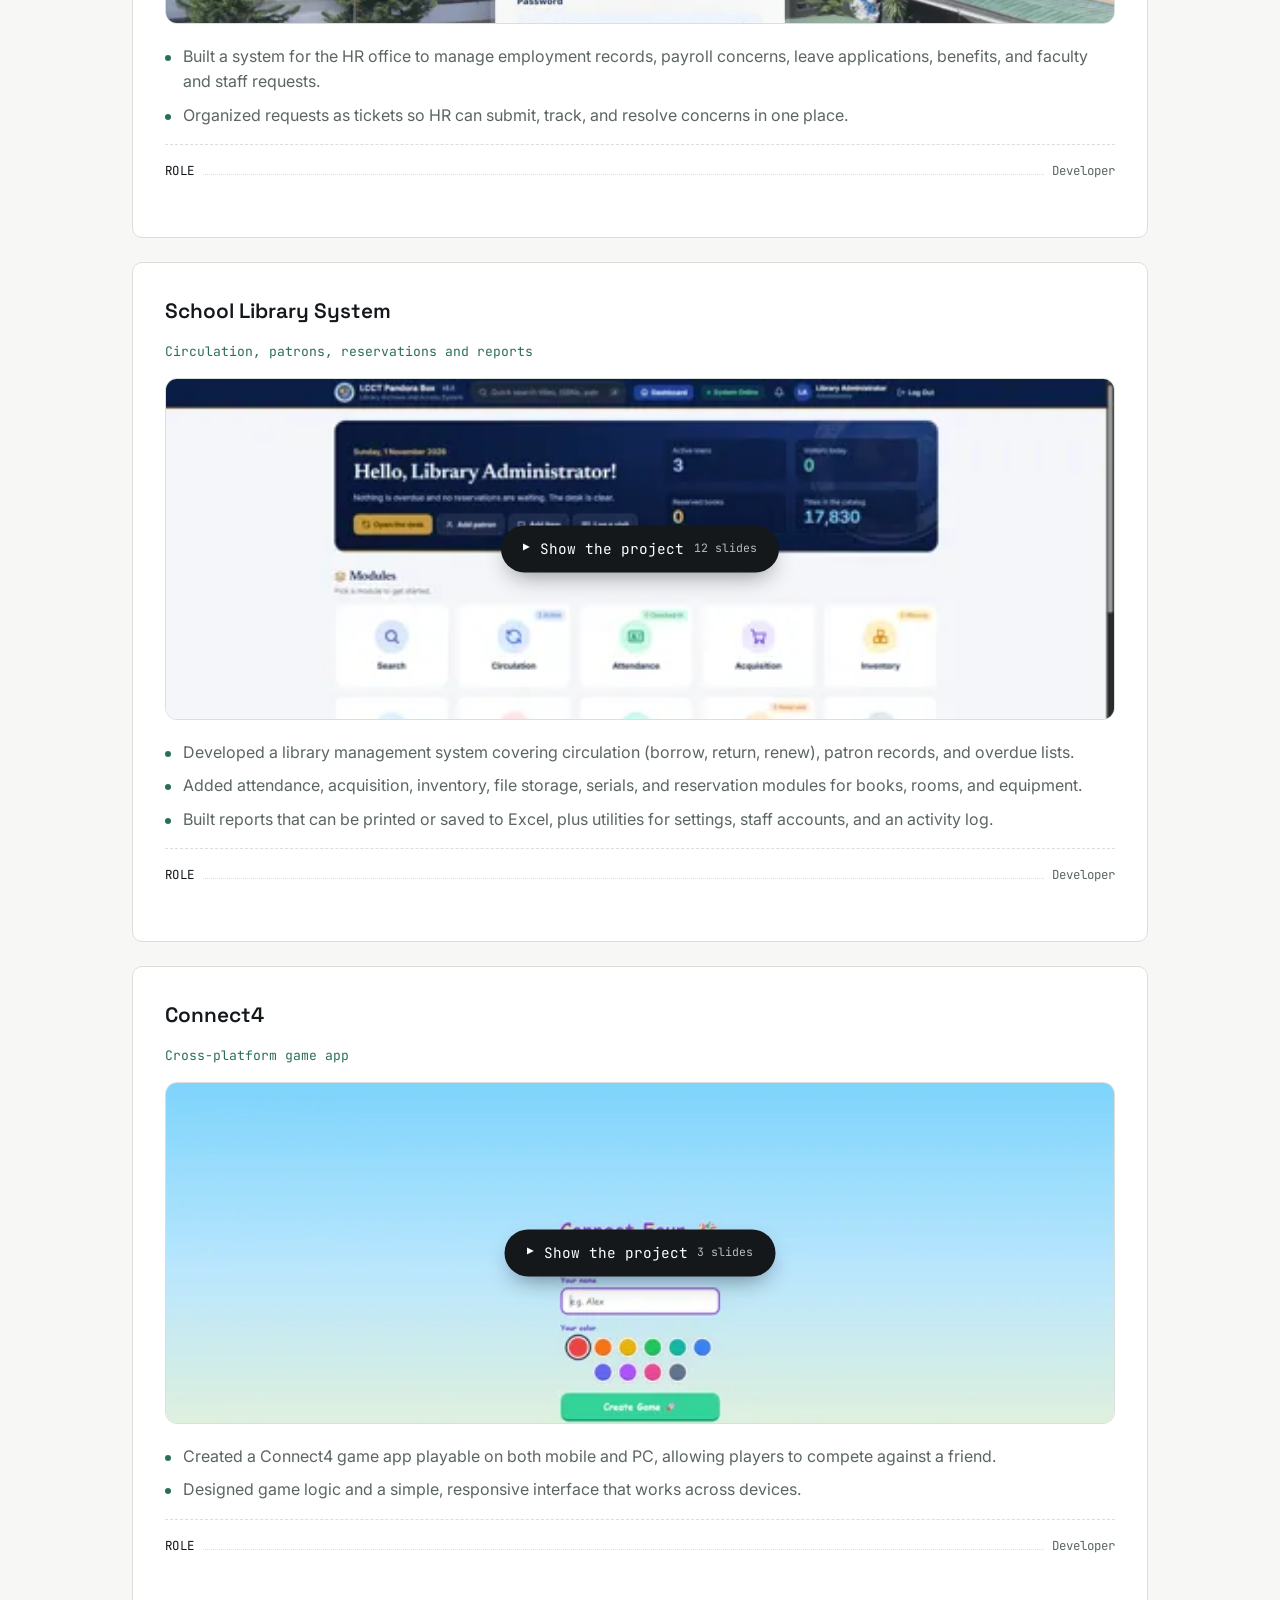
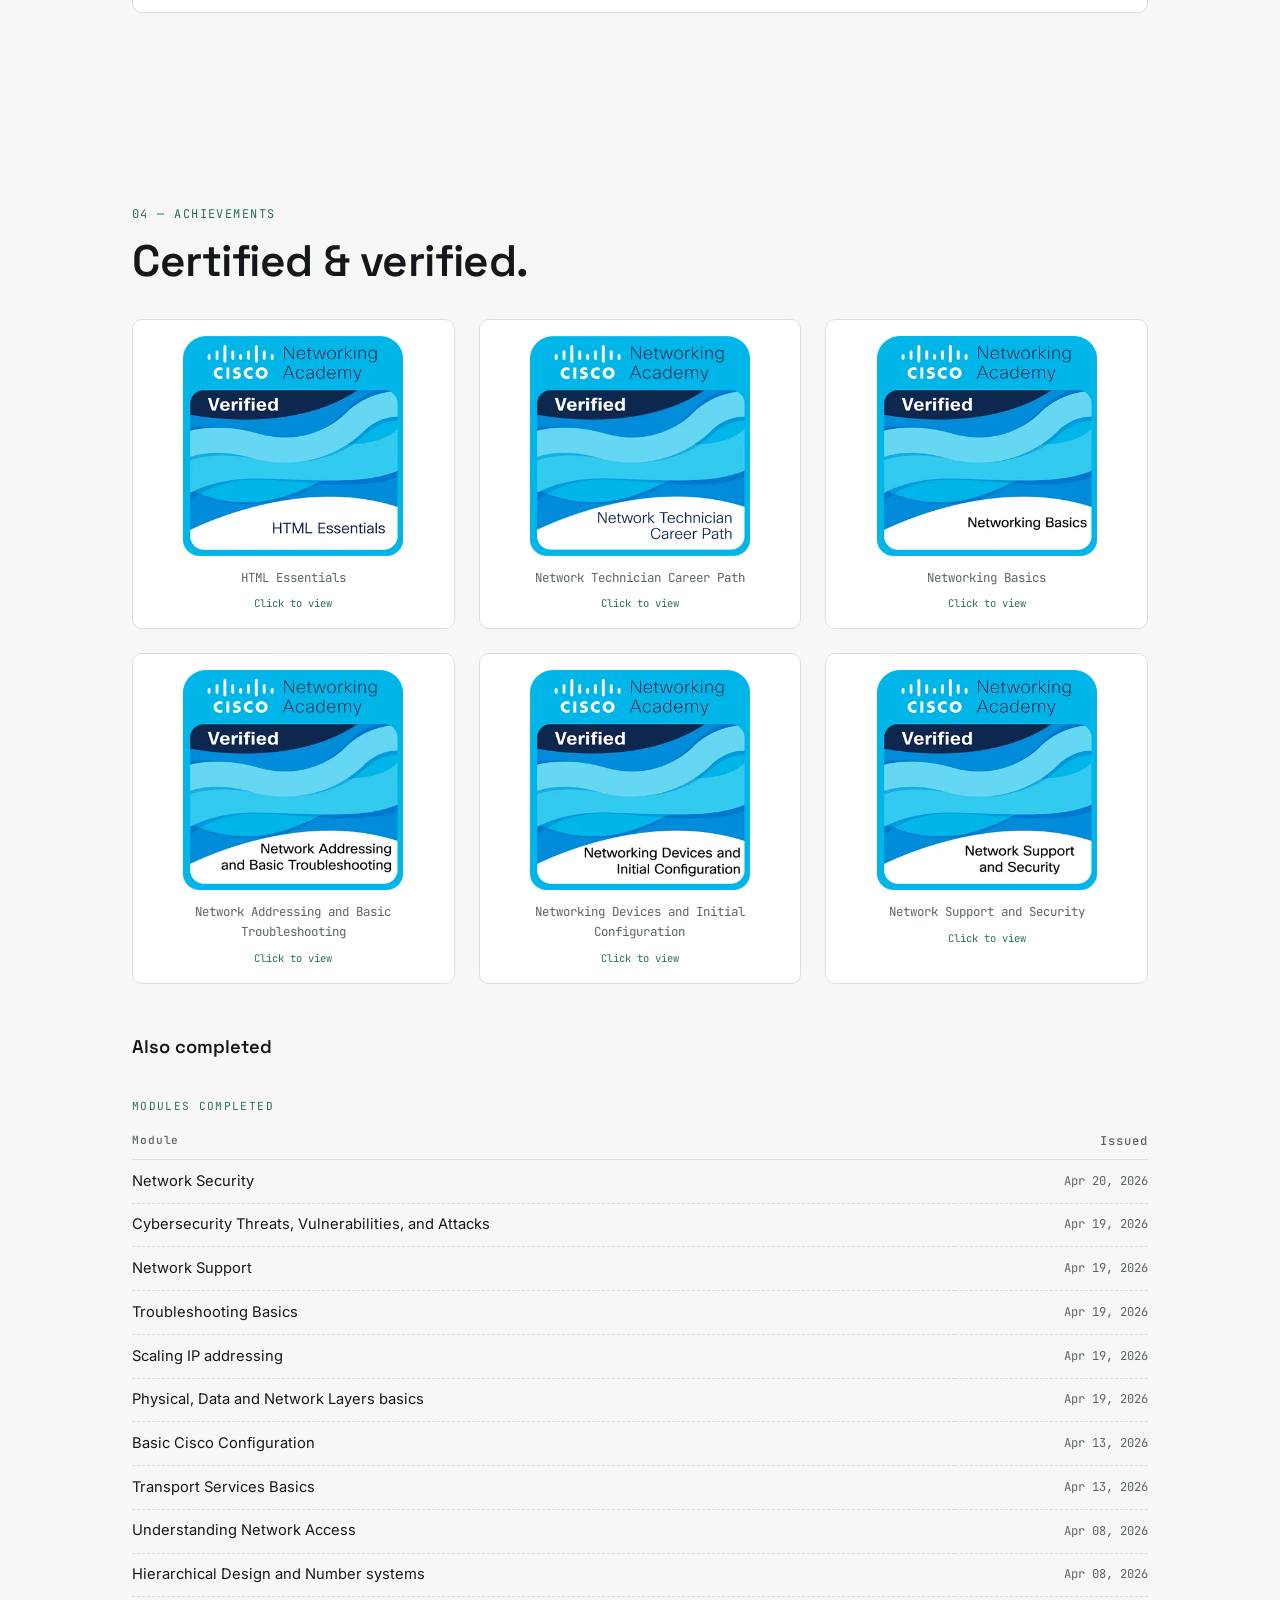
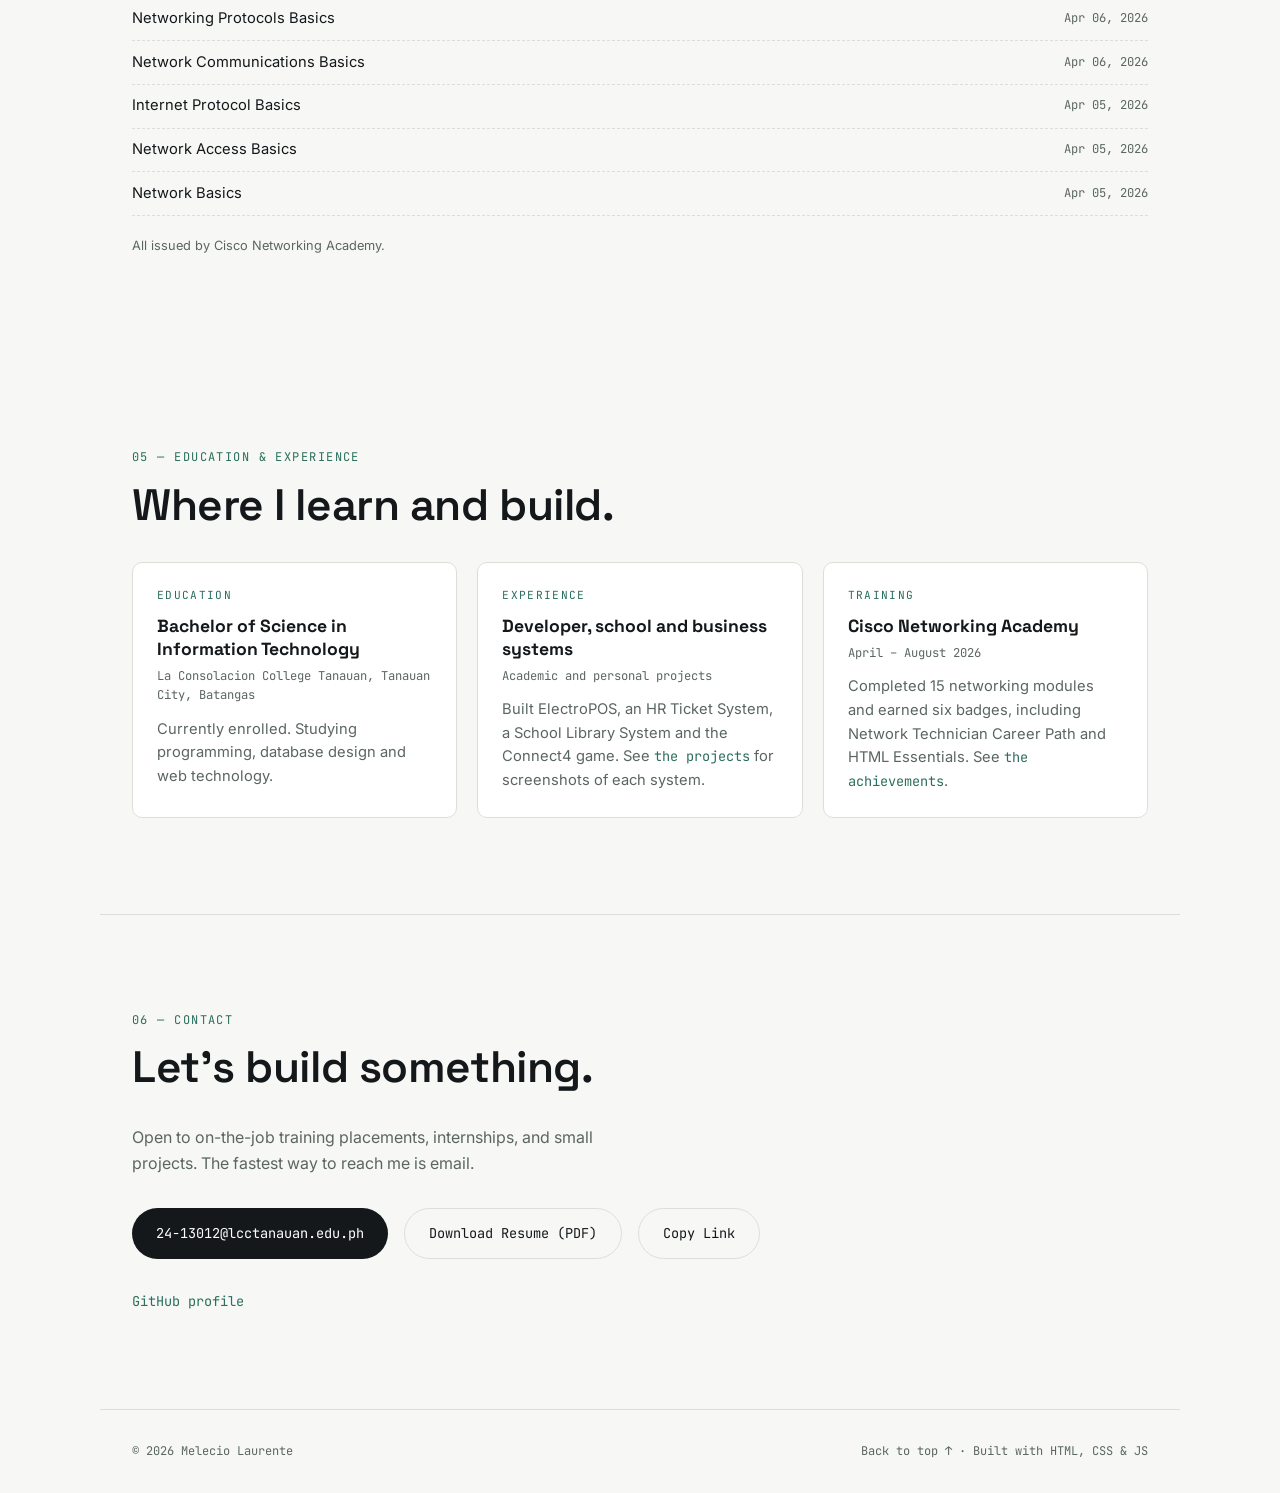
==== commit e5bb378b: "Updatee" ====
--- a/index.html
+++ b/index.html
@@ -22,8 +22,7 @@
 <meta name="twitter:description" content="POS, inventory and database systems for real operations.">
 <meta name="twitter:image" content="https://24-13012-rgb.github.io/portfolio/assets/og-image.png">
 
-<meta name="theme-color" media="(prefers-color-scheme: light)" content="#F7F8F6">
-<meta name="theme-color" media="(prefers-color-scheme: dark)" content="#0F1412">
+<meta name="theme-color" content="#2B6E5D">
 <link rel="icon" type="image/svg+xml" href="assets/favicon.svg">
 
 <!-- Runs before the page paints so there is no light/dark flash -->
@@ -44,8 +43,8 @@
 <link rel="preconnect" href="https://fonts.gstatic.com" crossorigin>
 <link href="https://fonts.googleapis.com/css2?family=Space+Grotesk:wght@600;700&family=Inter:wght@400;500&family=JetBrains+Mono:wght@400;500&display=swap" rel="stylesheet">
 
-<link rel="stylesheet" href="css/style.css?v=20261104">
-<link rel="stylesheet" href="css/additions.css?v=20261104">
+<link rel="stylesheet" href="css/style.css?v=20261106">
+<link rel="stylesheet" href="css/additions.css?v=20261106">
 
 <script type="application/ld+json">
 {
@@ -60,6 +59,7 @@
 </script>
 </head>
 <body>
+<canvas id="bgFx" class="bg-fx" aria-hidden="true"></canvas>
 
 <a href="#main" class="skip-link">Skip to content</a>
 
@@ -72,6 +72,7 @@
     <a href="#skills">Skills</a>
     <a href="#projects">Projects</a>
     <a href="#achievements">Achievements</a>
+    <a href="#education">Education</a>
     <a href="#contact" class="nav__cta">Contact</a>
   </nav>
   <div class="nav__actions">
@@ -108,7 +109,7 @@
 
     <div class="hero__visual reveal">
       <!-- Put your photo at assets/profile.jpg (exact filename). Until then, assets/placeholder.svg is shown. -->
-      <img src="assets/profile.jpg" alt="Portrait of Melecio Laurente" class="hero__photo" width="320" height="320" fetchpriority="high"
+      <img src="assets/profile.jpg" alt="Portrait of Melecio Laurente" class="hero__photo" width="320" height="320"
            onerror="this.onerror=null; this.src='assets/placeholder.svg';">
     </div>
   </section>
@@ -144,18 +145,18 @@
   <section id="skills" class="section">
     <p class="eyebrow reveal">02 — SKILLS</p>
     <h2 class="section__title reveal">Stock on hand.</h2>
-    <div class="skills reveal">
-      <div class="skill-tag"><span class="skill-tag__sku">SKU-01</span>System Design</div>
-      <div class="skill-tag"><span class="skill-tag__sku">SKU-02</span>Database Design</div>
-      <div class="skill-tag"><span class="skill-tag__sku">SKU-03</span>Problem Solving</div>
-      <div class="skill-tag"><span class="skill-tag__sku">SKU-04</span>PHP</div>
-      <div class="skill-tag"><span class="skill-tag__sku">SKU-05</span>C</div>
-      <div class="skill-tag"><span class="skill-tag__sku">SKU-06</span>C++</div>
-      <div class="skill-tag"><span class="skill-tag__sku">SKU-07</span>MySQL</div>
-      <div class="skill-tag"><span class="skill-tag__sku">SKU-08</span>Python</div>
-      <div class="skill-tag"><span class="skill-tag__sku">SKU-09</span>Java</div>
-      <div class="skill-tag"><span class="skill-tag__sku">SKU-10</span>HTML</div>
-    </div>
+    <ul class="skills reveal" aria-label="Skills">
+      <li class="skill-tag"><span class="skill-tag__sku">SKU-01</span>System Design</li>
+      <li class="skill-tag"><span class="skill-tag__sku">SKU-02</span>Database Design</li>
+      <li class="skill-tag"><span class="skill-tag__sku">SKU-03</span>Problem Solving</li>
+      <li class="skill-tag"><span class="skill-tag__sku">SKU-04</span>PHP</li>
+      <li class="skill-tag"><span class="skill-tag__sku">SKU-05</span>C</li>
+      <li class="skill-tag"><span class="skill-tag__sku">SKU-06</span>C++</li>
+      <li class="skill-tag"><span class="skill-tag__sku">SKU-07</span>MySQL</li>
+      <li class="skill-tag"><span class="skill-tag__sku">SKU-08</span>Python</li>
+      <li class="skill-tag"><span class="skill-tag__sku">SKU-09</span>Java</li>
+      <li class="skill-tag"><span class="skill-tag__sku">SKU-10</span>HTML</li>
+    </ul>
   </section>
 
   <!-- PROJECTS
@@ -199,7 +200,6 @@
         <div class="project__meta">
           <div class="project__meta-row"><span>ROLE</span><i></i><span>Developer</span></div>
         </div>
-        <!-- Add a link: <div class="project__links"><a href="https://github.com/24-13012-rgb/REPO" target="_blank" rel="noopener" class="link">Source Code →</a></div> -->
       </article>
       <article class="project reveal" data-type="system">
         <div class="project__head">
@@ -236,7 +236,6 @@
         <div class="project__meta">
           <div class="project__meta-row"><span>ROLE</span><i></i><span>Developer</span></div>
         </div>
-        <!-- Add a link: <div class="project__links"><a href="https://github.com/24-13012-rgb/REPO" target="_blank" rel="noopener" class="link">Source Code →</a></div> -->
       </article>
       <article class="project reveal" data-type="system">
         <div class="project__head">
@@ -271,7 +270,6 @@
         <div class="project__meta">
           <div class="project__meta-row"><span>ROLE</span><i></i><span>Developer</span></div>
         </div>
-        <!-- Add a link: <div class="project__links"><a href="https://github.com/24-13012-rgb/REPO" target="_blank" rel="noopener" class="link">Source Code →</a></div> -->
       </article>
       <article class="project reveal" data-type="game">
         <div class="project__head">
@@ -296,7 +294,6 @@
         <div class="project__meta">
           <div class="project__meta-row"><span>ROLE</span><i></i><span>Developer</span></div>
         </div>
-        <!-- Add a link: <div class="project__links"><a href="https://github.com/24-13012-rgb/REPO" target="_blank" rel="noopener" class="link">Source Code →</a></div> -->
       </article>
     </div>
   </section>
@@ -309,63 +306,92 @@
     <div class="achievements reveal">
       <button type="button" class="achievement-card" data-group="badges" data-src="assets/achievements/html-essentials.png" data-title="HTML Essentials" aria-label="View HTML Essentials badge">
         <img src="assets/achievements/thumbs/html-essentials.webp" alt="Cisco Networking Academy: HTML Essentials" width="360" height="360" loading="lazy" decoding="async">
-        <p>HTML Essentials</p>
+        <span class="achievement-card__title">HTML Essentials</span>
         <span class="achievement-card__hint">Click to view</span>
       </button>
       <button type="button" class="achievement-card" data-group="badges" data-src="assets/achievements/network-technician-career-path.png" data-title="Network Technician Career Path" aria-label="View Network Technician Career Path badge">
         <img src="assets/achievements/thumbs/network-technician-career-path.webp" alt="Cisco Networking Academy: Network Technician Career Path" width="360" height="360" loading="lazy" decoding="async">
-        <p>Network Technician Career Path</p>
+        <span class="achievement-card__title">Network Technician Career Path</span>
         <span class="achievement-card__hint">Click to view</span>
       </button>
       <button type="button" class="achievement-card" data-group="badges" data-src="assets/achievements/networking-basics.png" data-title="Networking Basics" aria-label="View Networking Basics badge">
         <img src="assets/achievements/thumbs/networking-basics.webp" alt="Cisco Networking Academy: Networking Basics" width="360" height="360" loading="lazy" decoding="async">
-        <p>Networking Basics</p>
+        <span class="achievement-card__title">Networking Basics</span>
         <span class="achievement-card__hint">Click to view</span>
       </button>
       <button type="button" class="achievement-card" data-group="badges" data-src="assets/achievements/network-addressing-and-basic-troubleshooting.png" data-title="Network Addressing and Basic Troubleshooting" aria-label="View Network Addressing and Basic Troubleshooting badge">
         <img src="assets/achievements/thumbs/network-addressing-and-basic-troubleshooting.webp" alt="Cisco Networking Academy: Network Addressing and Basic Troubleshooting" width="360" height="360" loading="lazy" decoding="async">
-        <p>Network Addressing and Basic Troubleshooting</p>
+        <span class="achievement-card__title">Network Addressing and Basic Troubleshooting</span>
         <span class="achievement-card__hint">Click to view</span>
       </button>
       <button type="button" class="achievement-card" data-group="badges" data-src="assets/achievements/networking-devices-and-initial-configuration.png" data-title="Networking Devices and Initial Configuration" aria-label="View Networking Devices and Initial Configuration badge">
         <img src="assets/achievements/thumbs/networking-devices-and-initial-configuration.webp" alt="Cisco Networking Academy: Networking Devices and Initial Configuration" width="360" height="360" loading="lazy" decoding="async">
-        <p>Networking Devices and Initial Configuration</p>
+        <span class="achievement-card__title">Networking Devices and Initial Configuration</span>
         <span class="achievement-card__hint">Click to view</span>
       </button>
       <button type="button" class="achievement-card" data-group="badges" data-src="assets/achievements/network-support-and-security.png" data-title="Network Support and Security" aria-label="View Network Support and Security badge">
         <img src="assets/achievements/thumbs/network-support-and-security.webp" alt="Cisco Networking Academy: Network Support and Security" width="360" height="360" loading="lazy" decoding="async">
-        <p>Network Support and Security</p>
+        <span class="achievement-card__title">Network Support and Security</span>
         <span class="achievement-card__hint">Click to view</span>
       </button>
     </div>
 
     <div class="more-achievements reveal">
       <h3>Also completed</h3>
-      <p class="more-achievements__label">MODULES</p>
-      <ul class="more-list">
-        <li><span>Network Security</span><time>Apr 20, 2026</time></li>
-        <li><span>Cybersecurity Threats, Vulnerabilities, and Attacks</span><time>Apr 19, 2026</time></li>
-        <li><span>Network Support</span><time>Apr 19, 2026</time></li>
-        <li><span>Troubleshooting Basics</span><time>Apr 19, 2026</time></li>
-        <li><span>Scaling IP addressing</span><time>Apr 19, 2026</time></li>
-        <li><span>Physical, Data and Network Layers basics</span><time>Apr 19, 2026</time></li>
-        <li><span>Basic Cisco Configuration</span><time>Apr 13, 2026</time></li>
-        <li><span>Transport Services Basics</span><time>Apr 13, 2026</time></li>
-        <li><span>Understanding Network Access</span><time>Apr 08, 2026</time></li>
-        <li><span>Hierarchical Design and Number systems</span><time>Apr 08, 2026</time></li>
-        <li><span>Networking Protocols Basics</span><time>Apr 06, 2026</time></li>
-        <li><span>Network Communications Basics</span><time>Apr 06, 2026</time></li>
-        <li><span>Internet Protocol Basics</span><time>Apr 05, 2026</time></li>
-        <li><span>Network Access Basics</span><time>Apr 05, 2026</time></li>
-        <li><span>Network Basics</span><time>Apr 05, 2026</time></li>
-      </ul>
+      <table class="modules-table">
+        <caption class="more-achievements__label">MODULES COMPLETED</caption>
+        <thead><tr><th scope="col">Module</th><th scope="col">Issued</th></tr></thead>
+        <tbody>
+          <tr><td>Network Security</td><td><time datetime="2026-04-20">Apr 20, 2026</time></td></tr>
+          <tr><td>Cybersecurity Threats, Vulnerabilities, and Attacks</td><td><time datetime="2026-04-19">Apr 19, 2026</time></td></tr>
+          <tr><td>Network Support</td><td><time datetime="2026-04-19">Apr 19, 2026</time></td></tr>
+          <tr><td>Troubleshooting Basics</td><td><time datetime="2026-04-19">Apr 19, 2026</time></td></tr>
+          <tr><td>Scaling IP addressing</td><td><time datetime="2026-04-19">Apr 19, 2026</time></td></tr>
+          <tr><td>Physical, Data and Network Layers basics</td><td><time datetime="2026-04-19">Apr 19, 2026</time></td></tr>
+          <tr><td>Basic Cisco Configuration</td><td><time datetime="2026-04-13">Apr 13, 2026</time></td></tr>
+          <tr><td>Transport Services Basics</td><td><time datetime="2026-04-13">Apr 13, 2026</time></td></tr>
+          <tr><td>Understanding Network Access</td><td><time datetime="2026-04-08">Apr 08, 2026</time></td></tr>
+          <tr><td>Hierarchical Design and Number systems</td><td><time datetime="2026-04-08">Apr 08, 2026</time></td></tr>
+          <tr><td>Networking Protocols Basics</td><td><time datetime="2026-04-06">Apr 06, 2026</time></td></tr>
+          <tr><td>Network Communications Basics</td><td><time datetime="2026-04-06">Apr 06, 2026</time></td></tr>
+          <tr><td>Internet Protocol Basics</td><td><time datetime="2026-04-05">Apr 05, 2026</time></td></tr>
+          <tr><td>Network Access Basics</td><td><time datetime="2026-04-05">Apr 05, 2026</time></td></tr>
+          <tr><td>Network Basics</td><td><time datetime="2026-04-05">Apr 05, 2026</time></td></tr>
+        </tbody>
+      </table>
       <p class="more-achievements__note">All issued by Cisco Networking Academy.</p>
+    </div>
+  </section>
+
+  <!-- EDUCATION & EXPERIENCE -->
+  <section id="education" class="section">
+    <p class="eyebrow reveal">05 — EDUCATION &amp; EXPERIENCE</p>
+    <h2 class="section__title reveal">Where I learn and build.</h2>
+    <div class="edu-grid">
+      <article class="edu-card reveal">
+        <p class="edu-card__label">EDUCATION</p>
+        <h3>Bachelor of Science in Information Technology</h3>
+        <p class="edu-card__where">La Consolacion College Tanauan, Tanauan City, Batangas</p>
+        <p>Currently enrolled. Studying programming, database design and web technology.</p>
+      </article>
+      <article class="edu-card reveal">
+        <p class="edu-card__label">EXPERIENCE</p>
+        <h3>Developer, school and business systems</h3>
+        <p class="edu-card__where">Academic and personal projects</p>
+        <p>Built ElectroPOS, an HR Ticket System, a School Library System and the Connect4 game. See <a href="#projects" class="link">the projects</a> for screenshots of each system.</p>
+      </article>
+      <article class="edu-card reveal">
+        <p class="edu-card__label">TRAINING</p>
+        <h3>Cisco Networking Academy</h3>
+        <p class="edu-card__where">April &ndash; August 2026</p>
+        <p>Completed 15 networking modules and earned six badges, including Network Technician Career Path and HTML Essentials. See <a href="#achievements" class="link">the achievements</a>.</p>
+      </article>
     </div>
   </section>
 
   <!-- CONTACT -->
   <section id="contact" class="section section--contact">
-    <p class="eyebrow reveal">05 — CONTACT</p>
+    <p class="eyebrow reveal">06 — CONTACT</p>
     <h2 class="section__title reveal">Let's build something.</h2>
     <p class="contact__body reveal">
       Open to on-the-job training placements, internships, and small projects.
@@ -377,7 +403,7 @@
       <button type="button" id="copyLinkBtn" class="btn btn--ghost">Copy Link</button>
     </div>
     <div class="contact__socials reveal">
-      <a href="https://github.com/24-13012-rgb" target="_blank" rel="noopener" class="link">GitHub</a>
+      <a href="https://github.com/24-13012-rgb" target="_blank" rel="noopener" class="link" aria-label="GitHub profile of Melecio Laurente">GitHub profile</a>
     </div>
   </section>
 
@@ -397,7 +423,7 @@
   <button type="button" class="badge-dialog__close" id="badgeClose" aria-label="Close">&times;</button>
   <button type="button" class="badge-dialog__nav badge-dialog__nav--prev" id="badgePrev" aria-label="Previous">&#8249;</button>
   <div class="badge-dialog__body">
-    <img id="badgeImg" alt="" width="380" height="380">
+    <img id="badgeImg" src="[data-uri]" alt="" width="380" height="380">
     <p id="badgeTitle" class="badge-dialog__title"></p>
     <p id="badgeCount" class="badge-dialog__count" aria-live="polite"></p>
     <p id="badgeDesc" class="badge-dialog__desc"></p>
@@ -406,6 +432,7 @@
   <button type="button" class="badge-dialog__nav badge-dialog__nav--next" id="badgeNext" aria-label="Next">&#8250;</button>
 </dialog>
 
-<script src="js/script.js?v=20261104" defer></script>
+<script src="js/script.js?v=20261106" defer></script>
+<script src="js/background.js?v=20261106" defer></script>
 </body>
 </html>
--- a/css/style.css
+++ b/css/style.css
@@ -12,7 +12,7 @@
   --line: #DADFDA;
   --btn-bg: #14181B;
   --btn-ink: #FFFFFF;
-  --nav-bg: rgba(247, 248, 246, 0.86);
+  --nav-bg: rgba(247, 248, 246, 0.96);
   --shadow: rgba(20, 24, 27, 0.18);
 
   --font-display: 'Space Grotesk', system-ui, sans-serif;
@@ -23,7 +23,6 @@
   --radius: 10px;
   --nav-height: 65px;
 
-  color-scheme: light;
 }
 
 /* Dark: set by script.js on <html data-theme="dark"> (saved choice, else the device preference) */
@@ -38,10 +37,9 @@
   --line: #27322D;
   --btn-bg: #E8EEEA;
   --btn-ink: #0F1412;
-  --nav-bg: rgba(15, 20, 18, 0.86);
+  --nav-bg: rgba(15, 20, 18, 0.96);
   --shadow: rgba(0, 0, 0, 0.6);
 
-  color-scheme: dark;
 }
 
 /* ============================================
@@ -136,8 +134,6 @@
   height: var(--nav-height);
   padding: 0 2rem;
   background: var(--nav-bg);
-  -webkit-backdrop-filter: blur(8px);
-  backdrop-filter: blur(8px);
   border-bottom: 1px solid var(--line);
   transition: box-shadow 0.25s, background-color 0.25s, border-color 0.25s;
 }
--- a/css/additions.css
+++ b/css/additions.css
@@ -5,7 +5,6 @@
   width: 100%;
   max-width: 320px;
   height: auto;
-  aspect-ratio: 1 / 1;
   object-fit: cover;
   border-radius: 16px;
   border: 1px solid var(--line);
@@ -52,12 +51,12 @@
   max-width: 220px;
   width: 100%;
   height: auto;
-  aspect-ratio: 1 / 1;
   object-fit: contain;
   margin-bottom: 0.75rem;
 }
 
-.achievement-card p {
+.achievement-card__title {
+  display: block;
   font-family: var(--font-mono);
   font-size: 0.78rem;
   color: var(--ink-muted);
@@ -74,7 +73,8 @@
 @media (max-width: 720px) {
   .achievements { grid-template-columns: repeat(2, 1fr); gap: 0.75rem; }
   .achievement-card { padding: 0.6rem; }
-  .achievement-card p { font-size: 0.68rem; }
+  .achievement-card__title {
+  display: block; font-size: 0.68rem; }
 }
 
 /* ============================================
@@ -388,3 +388,53 @@
   min-height: 3.2em;
 }
 .badge-dialog__desc[hidden] { display: none; }
+
+/* ============================================
+   SKILLS LIST (ul reset) + MODULES TABLE
+   ============================================ */
+ul.skills { list-style: none; padding: 0; margin: 0; }
+.modules-table { width: 100%; border-collapse: collapse; font-size: 0.92rem; }
+.modules-table caption { text-align: left; }
+.modules-table th {
+  text-align: left;
+  font-family: var(--font-mono);
+  font-size: 0.7rem;
+  letter-spacing: 0.08em;
+  color: var(--ink-muted);
+  font-weight: 500;
+  padding: 0.5rem 0;
+  border-bottom: 1px solid var(--line);
+}
+.modules-table td { padding: 0.6rem 0; border-bottom: 1px dashed var(--line); }
+.modules-table td:last-child,
+.modules-table th:last-child { text-align: right; white-space: nowrap; font-family: var(--font-mono); font-size: 0.76rem; color: var(--ink-muted); }
+
+/* ============================================
+   EDUCATION & EXPERIENCE
+   ============================================ */
+.edu-grid { display: grid; grid-template-columns: repeat(3, 1fr); gap: 1.25rem; }
+.edu-card {
+  background: var(--surface);
+  border: 1px solid var(--line);
+  border-radius: var(--radius);
+  padding: 1.5rem;
+  transition: border-color 0.2s, transform 0.2s;
+}
+.edu-card:hover { border-color: var(--accent); transform: translateY(-2px); }
+.edu-card__label { font-family: var(--font-mono); font-size: 0.7rem; letter-spacing: 0.12em; color: var(--accent); margin-bottom: 0.6rem; }
+.edu-card h3 { font-family: var(--font-display); font-size: 1.1rem; line-height: 1.3; margin-bottom: 0.4rem; }
+.edu-card__where { font-family: var(--font-mono); font-size: 0.76rem; color: var(--ink-muted); margin-bottom: 0.75rem; }
+.edu-card p:last-child { color: var(--ink-muted); font-size: 0.92rem; line-height: 1.6; }
+@media (max-width: 860px) { .edu-grid { grid-template-columns: 1fr; } }
+
+/* ---------- Circuit-trace background ---------- */
+.bg-fx {
+  position: fixed;
+  top: 0;
+  left: 0;
+  width: 100%;
+  height: 100%;
+  z-index: -1;
+  pointer-events: none;
+}
+@media print { .bg-fx { display: none; } }
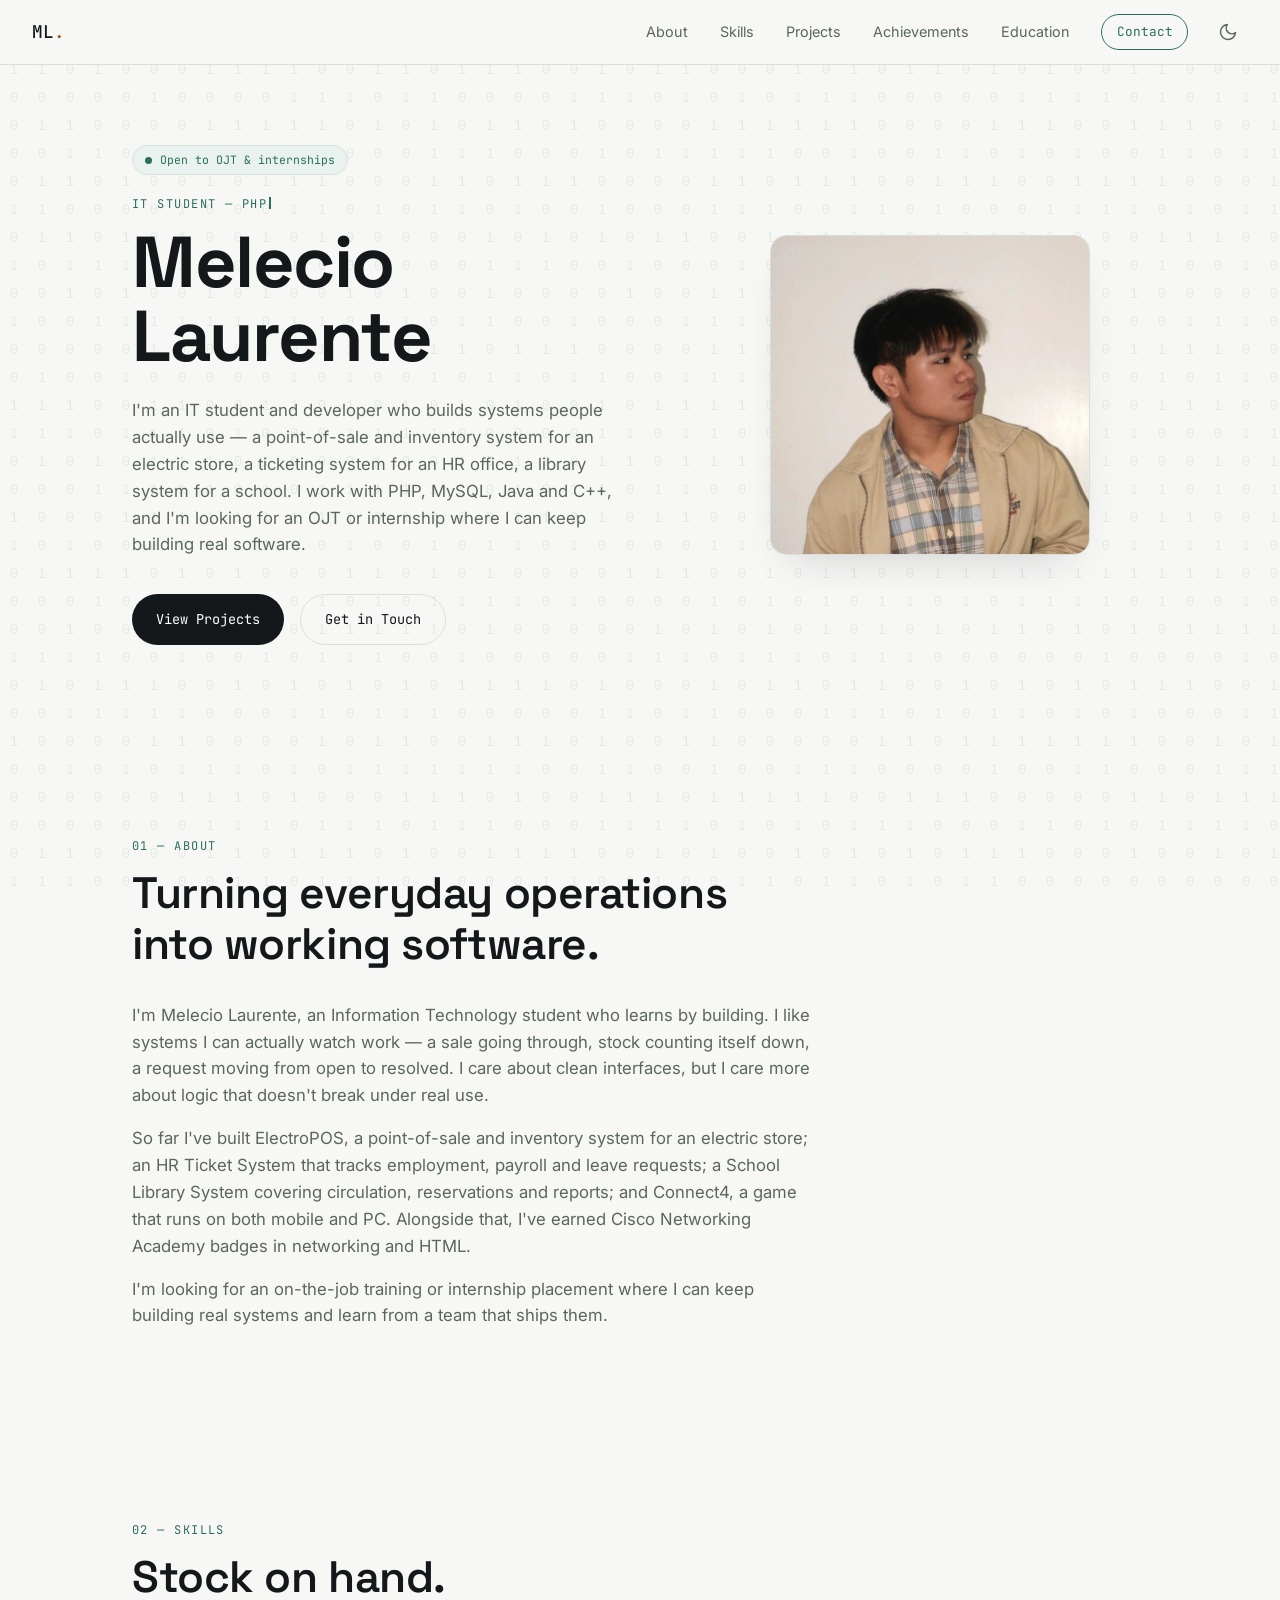
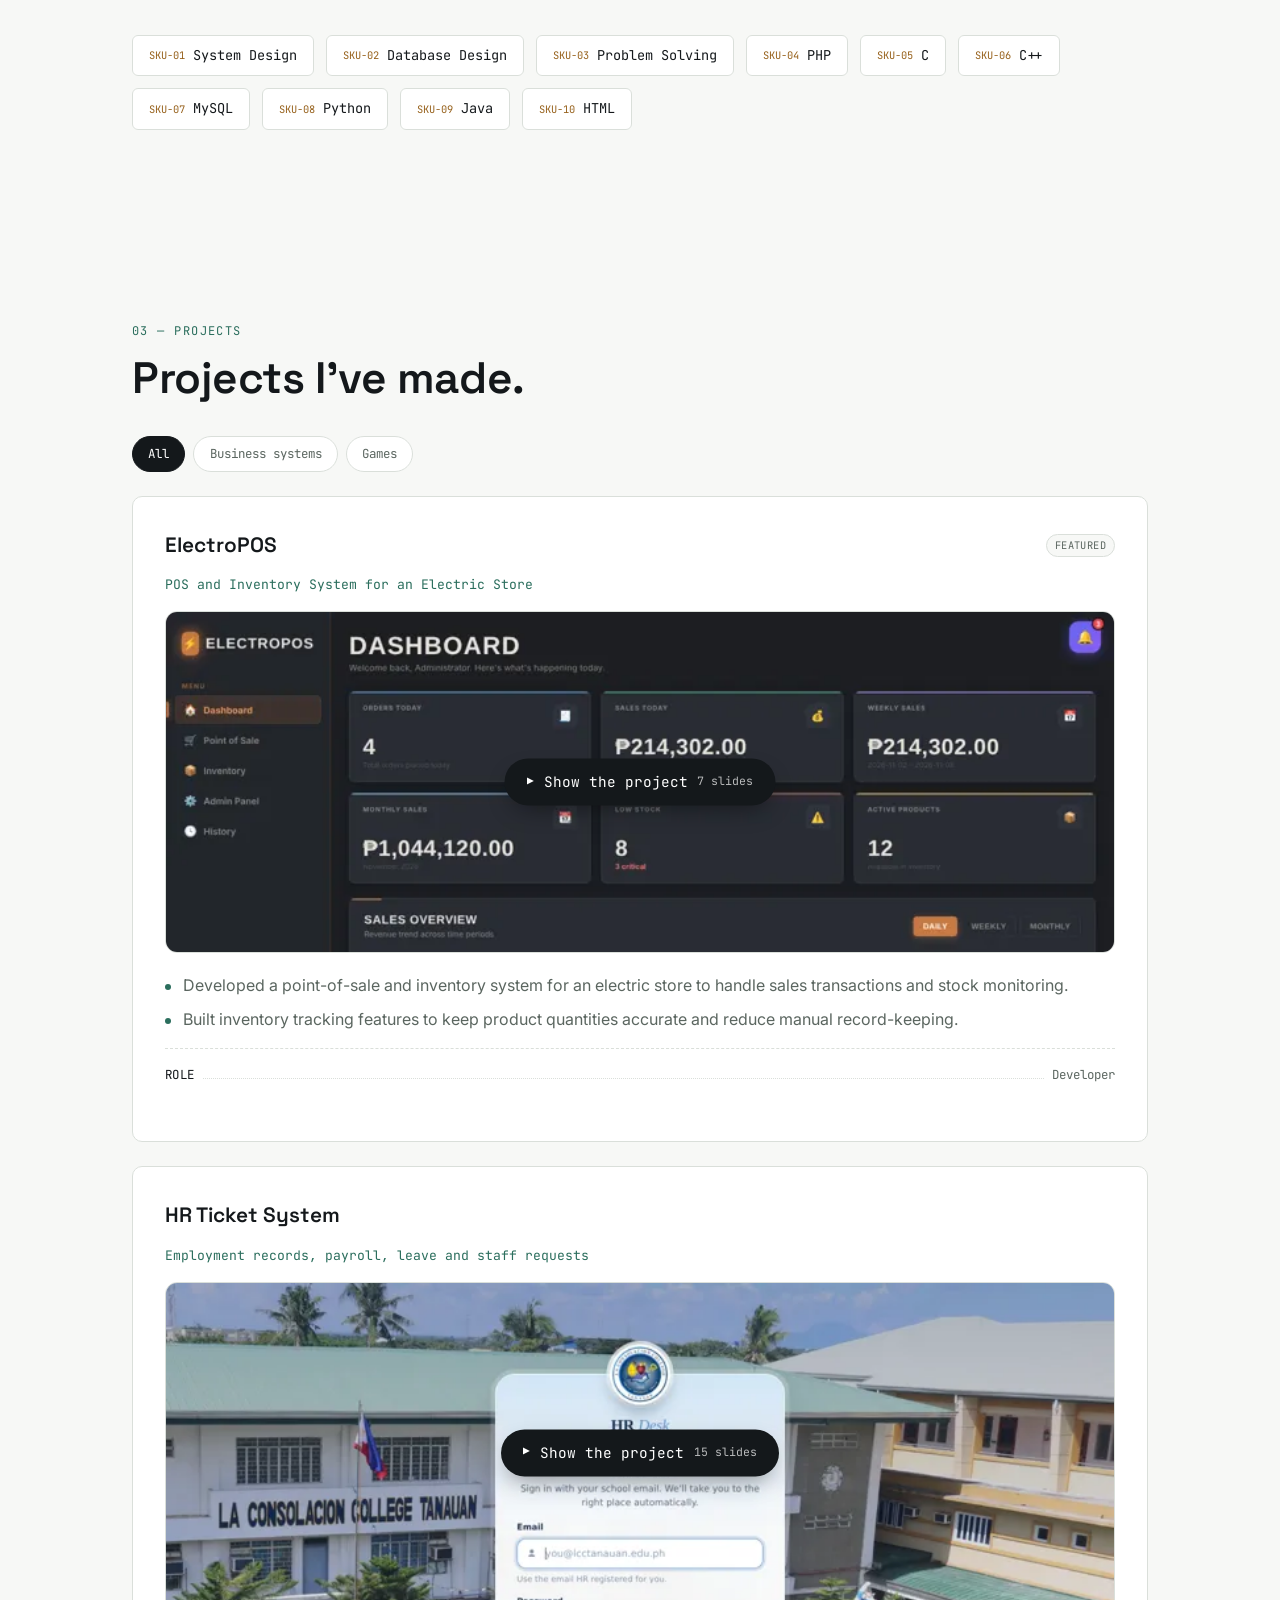
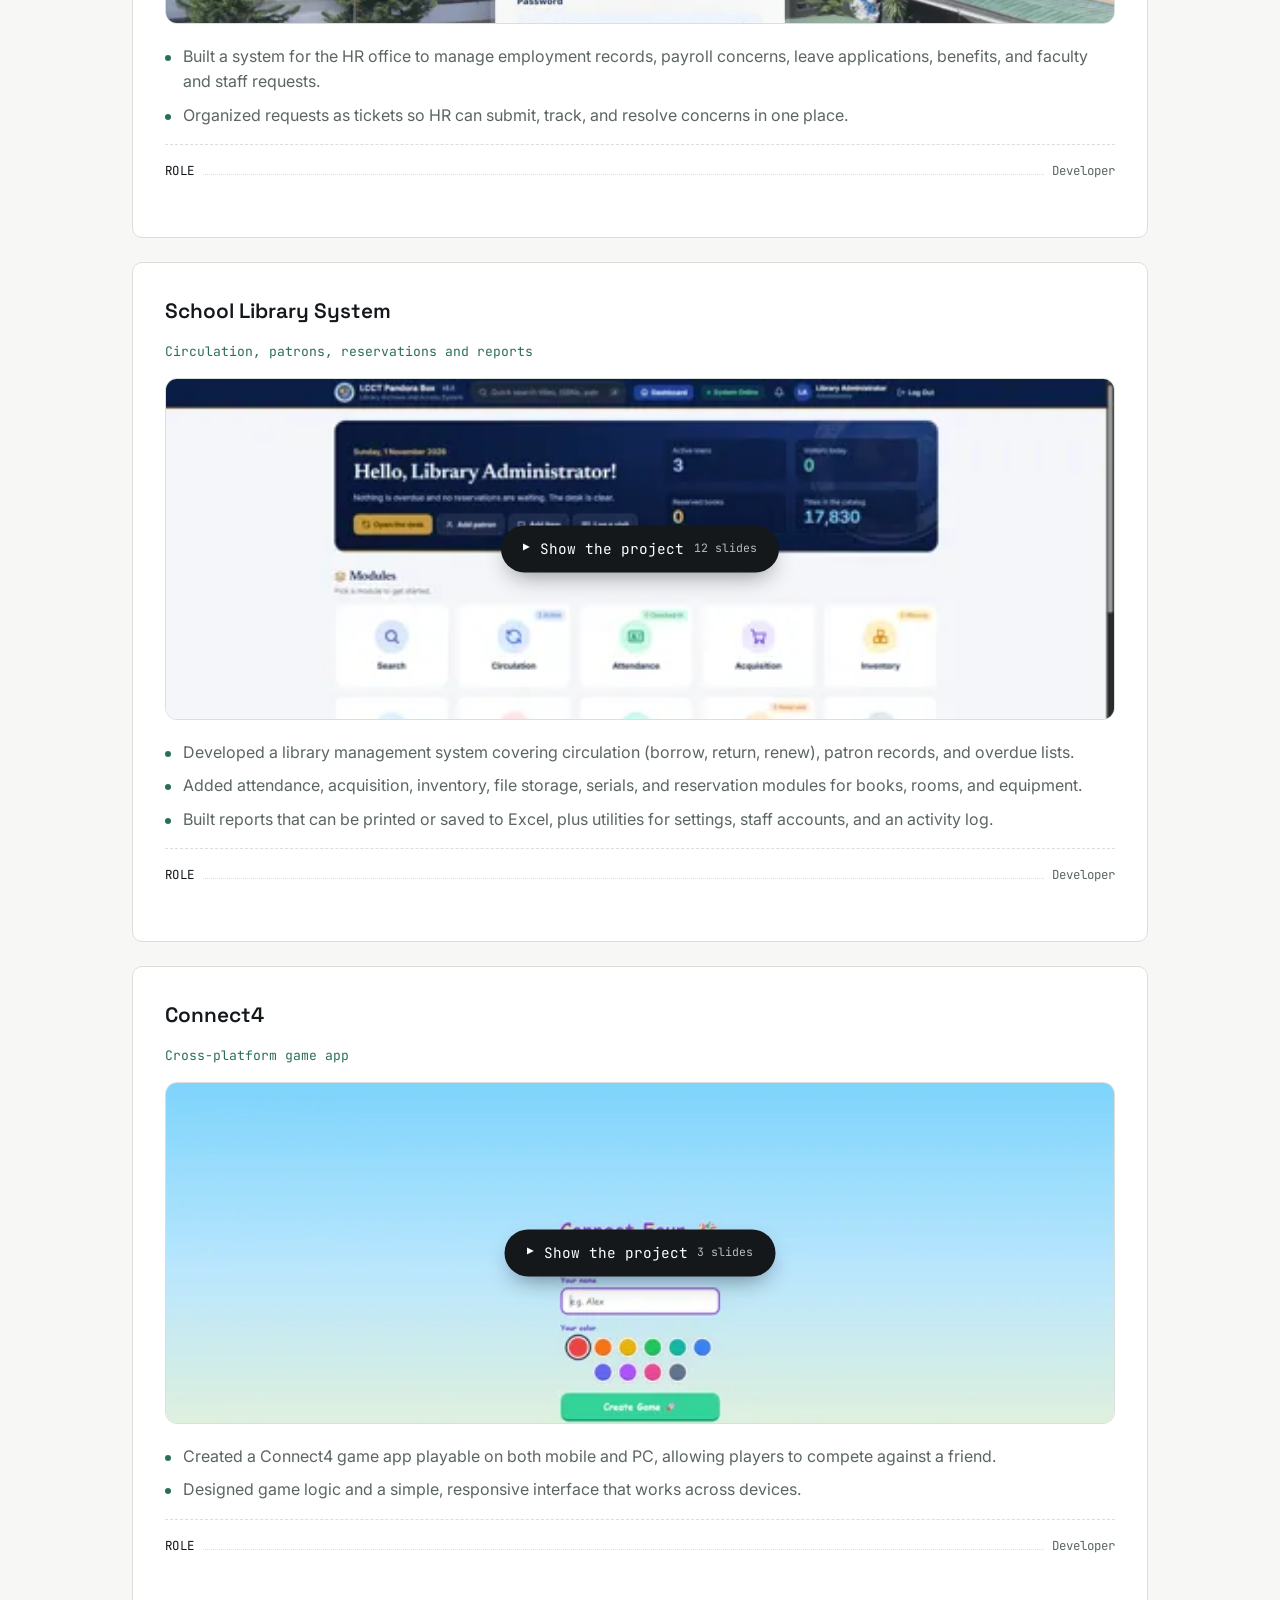
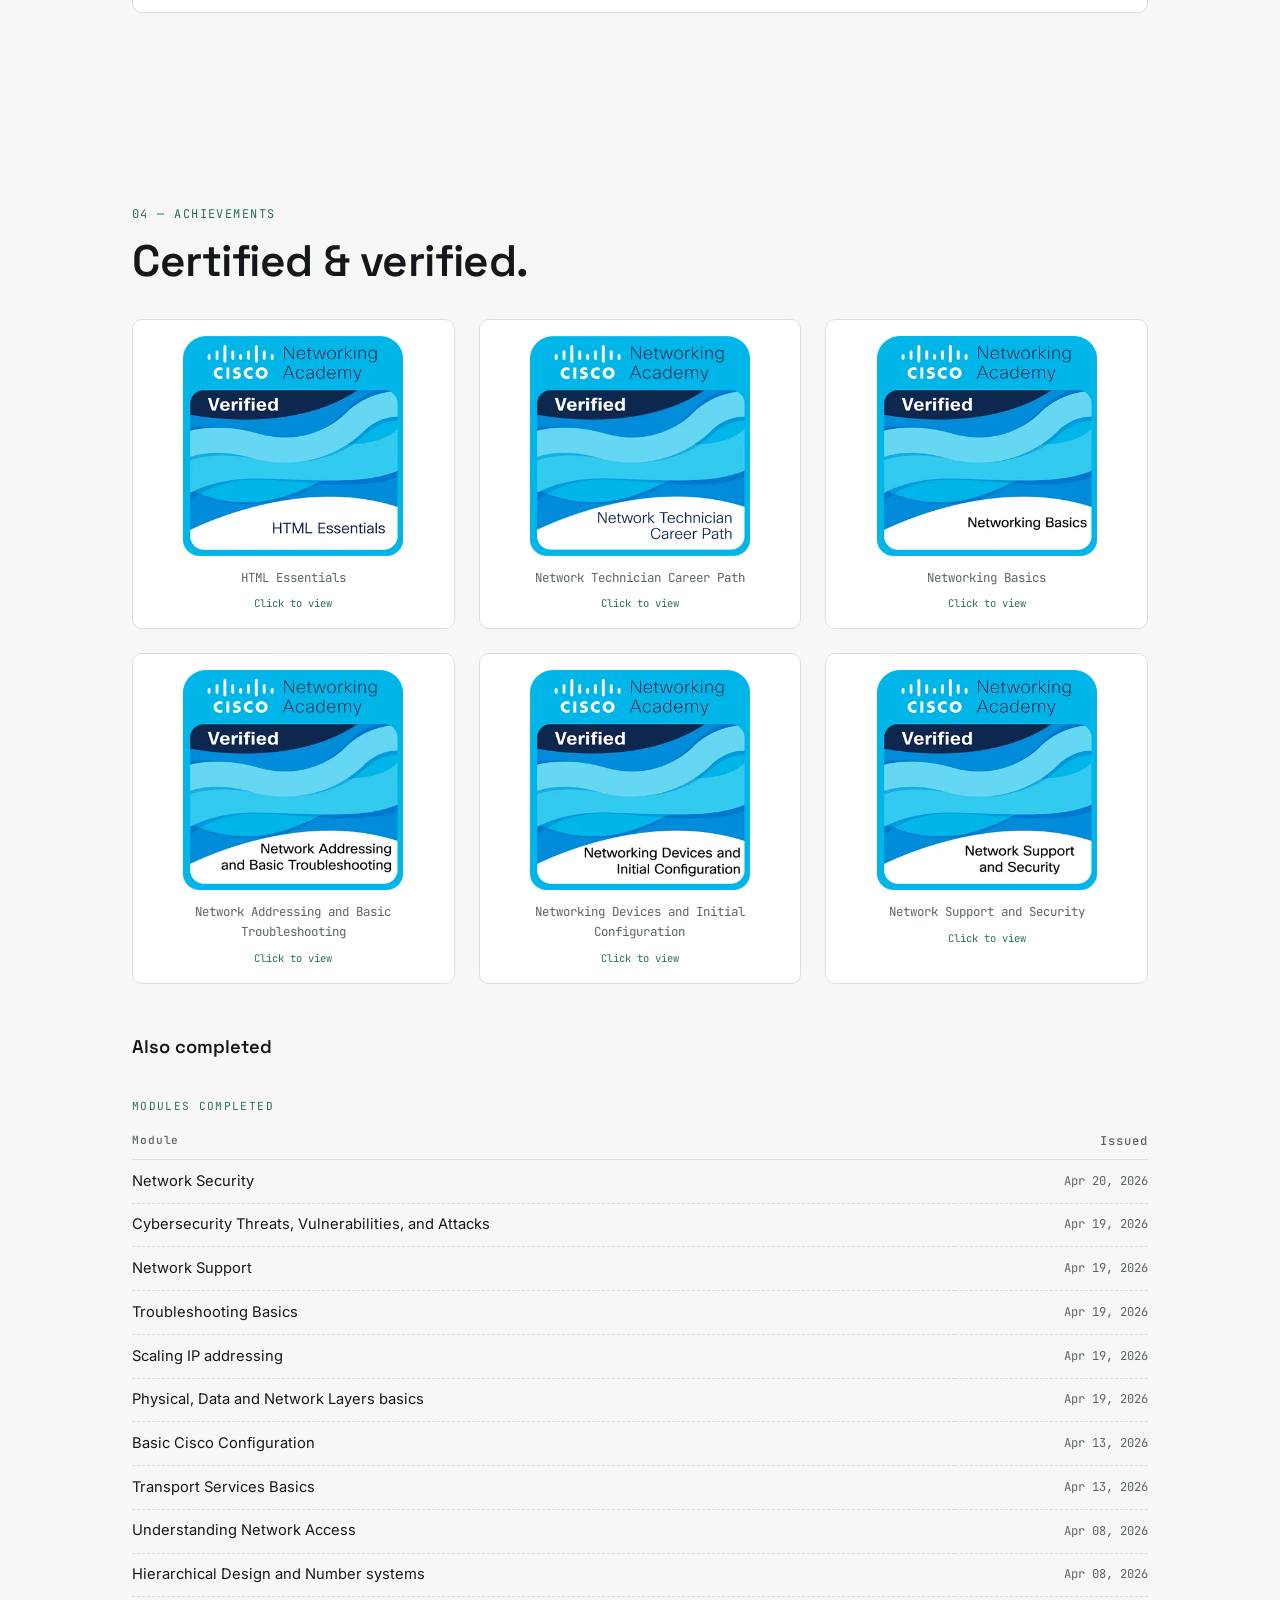
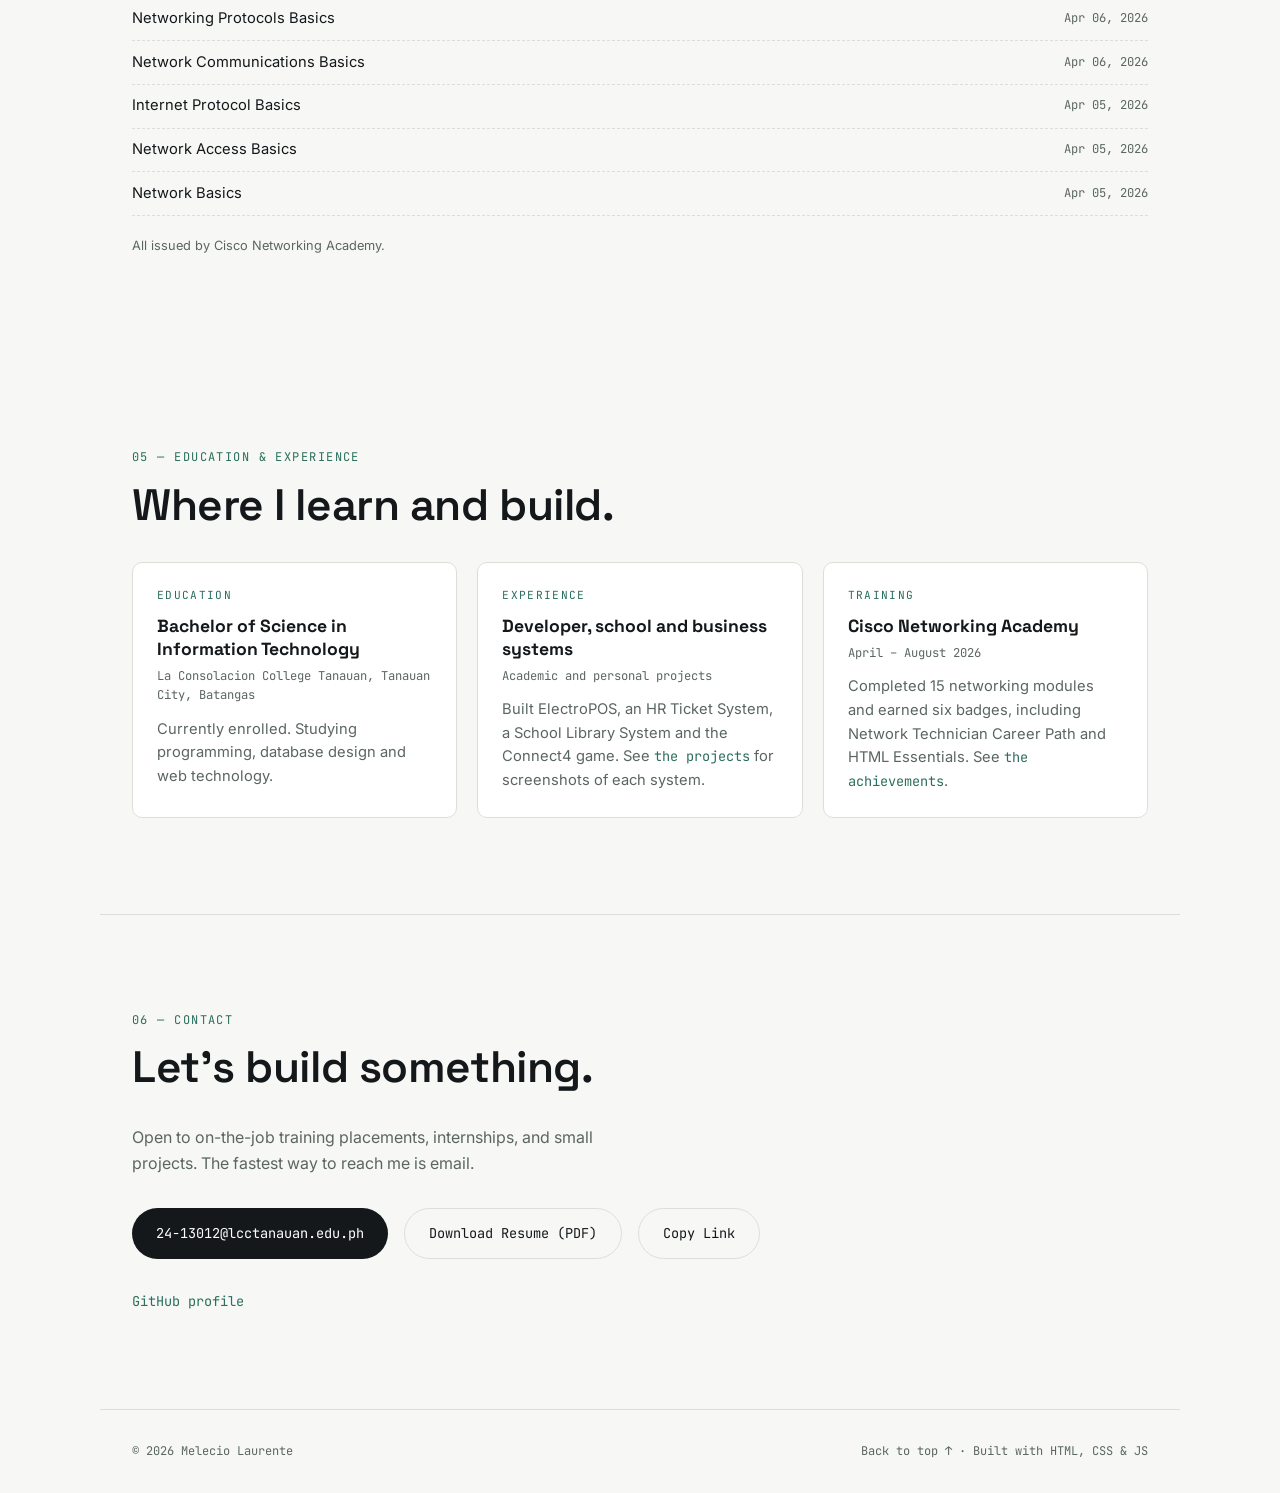
==== commit ea959705: "Resume" ====
--- a/index.html
+++ b/index.html
@@ -43,8 +43,8 @@
 <link rel="preconnect" href="https://fonts.gstatic.com" crossorigin>
 <link href="https://fonts.googleapis.com/css2?family=Space+Grotesk:wght@600;700&family=Inter:wght@400;500&family=JetBrains+Mono:wght@400;500&display=swap" rel="stylesheet">
 
-<link rel="stylesheet" href="css/style.css?v=20261106">
-<link rel="stylesheet" href="css/additions.css?v=20261106">
+<link rel="stylesheet" href="css/style.css?v=20261107">
+<link rel="stylesheet" href="css/additions.css?v=20261107">
 
 <script type="application/ld+json">
 {
@@ -399,7 +399,7 @@
     </p>
     <div class="contact__actions reveal">
       <a href="https://mail.google.com/mail/?view=cm&fs=1&to=24-13012@lcctanauan.edu.ph" target="_blank" rel="noopener" class="btn btn--primary">24-13012@lcctanauan.edu.ph</a>
-      <a href="assets/Melecio-Laurente-Resume.pdf" download class="btn btn--ghost">Download Resume (PDF)</a>
+      <a href="assets/Melecio-Laurente-Resume.pdf" download id="resumeBtn" class="btn btn--ghost btn--download"><span class="btn__label">Download Resume (PDF)</span></a>
       <button type="button" id="copyLinkBtn" class="btn btn--ghost">Copy Link</button>
     </div>
     <div class="contact__socials reveal">
@@ -432,7 +432,7 @@
   <button type="button" class="badge-dialog__nav badge-dialog__nav--next" id="badgeNext" aria-label="Next">&#8250;</button>
 </dialog>
 
-<script src="js/script.js?v=20261106" defer></script>
-<script src="js/background.js?v=20261106" defer></script>
+<script src="js/script.js?v=20261107" defer></script>
+<script src="js/background.js?v=20261107" defer></script>
 </body>
 </html>
--- a/css/additions.css
+++ b/css/additions.css
@@ -438,3 +438,55 @@
   pointer-events: none;
 }
 @media print { .bg-fx { display: none; } }
+
+/* ---------- Resume download effect: a page drops in, then bits burst out ---------- */
+.btn--download { position: relative; overflow: visible; }
+.btn--download.is-saving, .btn--download.is-saved { border-color: var(--accent); color: var(--accent); }
+.dl-fx { position: fixed; z-index: 60; pointer-events: none; }
+.dl-sheet {
+  position: absolute;
+  left: 50%;
+  top: -54px;
+  width: 30px;
+  height: 40px;
+  margin-left: -15px;
+  padding: 7px 5px;
+  border: 1.5px solid var(--accent);
+  border-radius: 3px;
+  background: var(--bg);
+  box-shadow: var(--shadow);
+  animation: dl-drop 1.1s cubic-bezier(0.3, 0.7, 0.3, 1) forwards;
+}
+.dl-sheet i {
+  display: block;
+  height: 2px;
+  margin-bottom: 4px;
+  border-radius: 2px;
+  background: var(--accent);
+  transform: scaleX(0);
+  transform-origin: left;
+  animation: dl-line 0.25s ease-out forwards;
+}
+.dl-sheet i:nth-child(1) { animation-delay: 0.35s; width: 60%; }
+.dl-sheet i:nth-child(2) { animation-delay: 0.5s; }
+.dl-sheet i:nth-child(3) { animation-delay: 0.65s; }
+.dl-sheet i:nth-child(4) { animation-delay: 0.8s; width: 70%; }
+.dl-bit {
+  position: absolute;
+  left: 50%;
+  top: 50%;
+  font-family: var(--font-mono);
+  font-size: 0.8rem;
+  font-weight: 600;
+  margin: -0.5em 0 0 -0.3em;
+  color: var(--accent);
+  opacity: 0;
+}
+@keyframes dl-drop {
+  0%   { transform: translateY(-70px); opacity: 0; }
+  35%  { opacity: 1; }
+  70%  { transform: translateY(8px); opacity: 1; }
+  100% { transform: translateY(18px) scale(0.6); opacity: 0; }
+}
+@keyframes dl-line { to { transform: scaleX(1); } }
+@media print { .dl-fx { display: none; } }
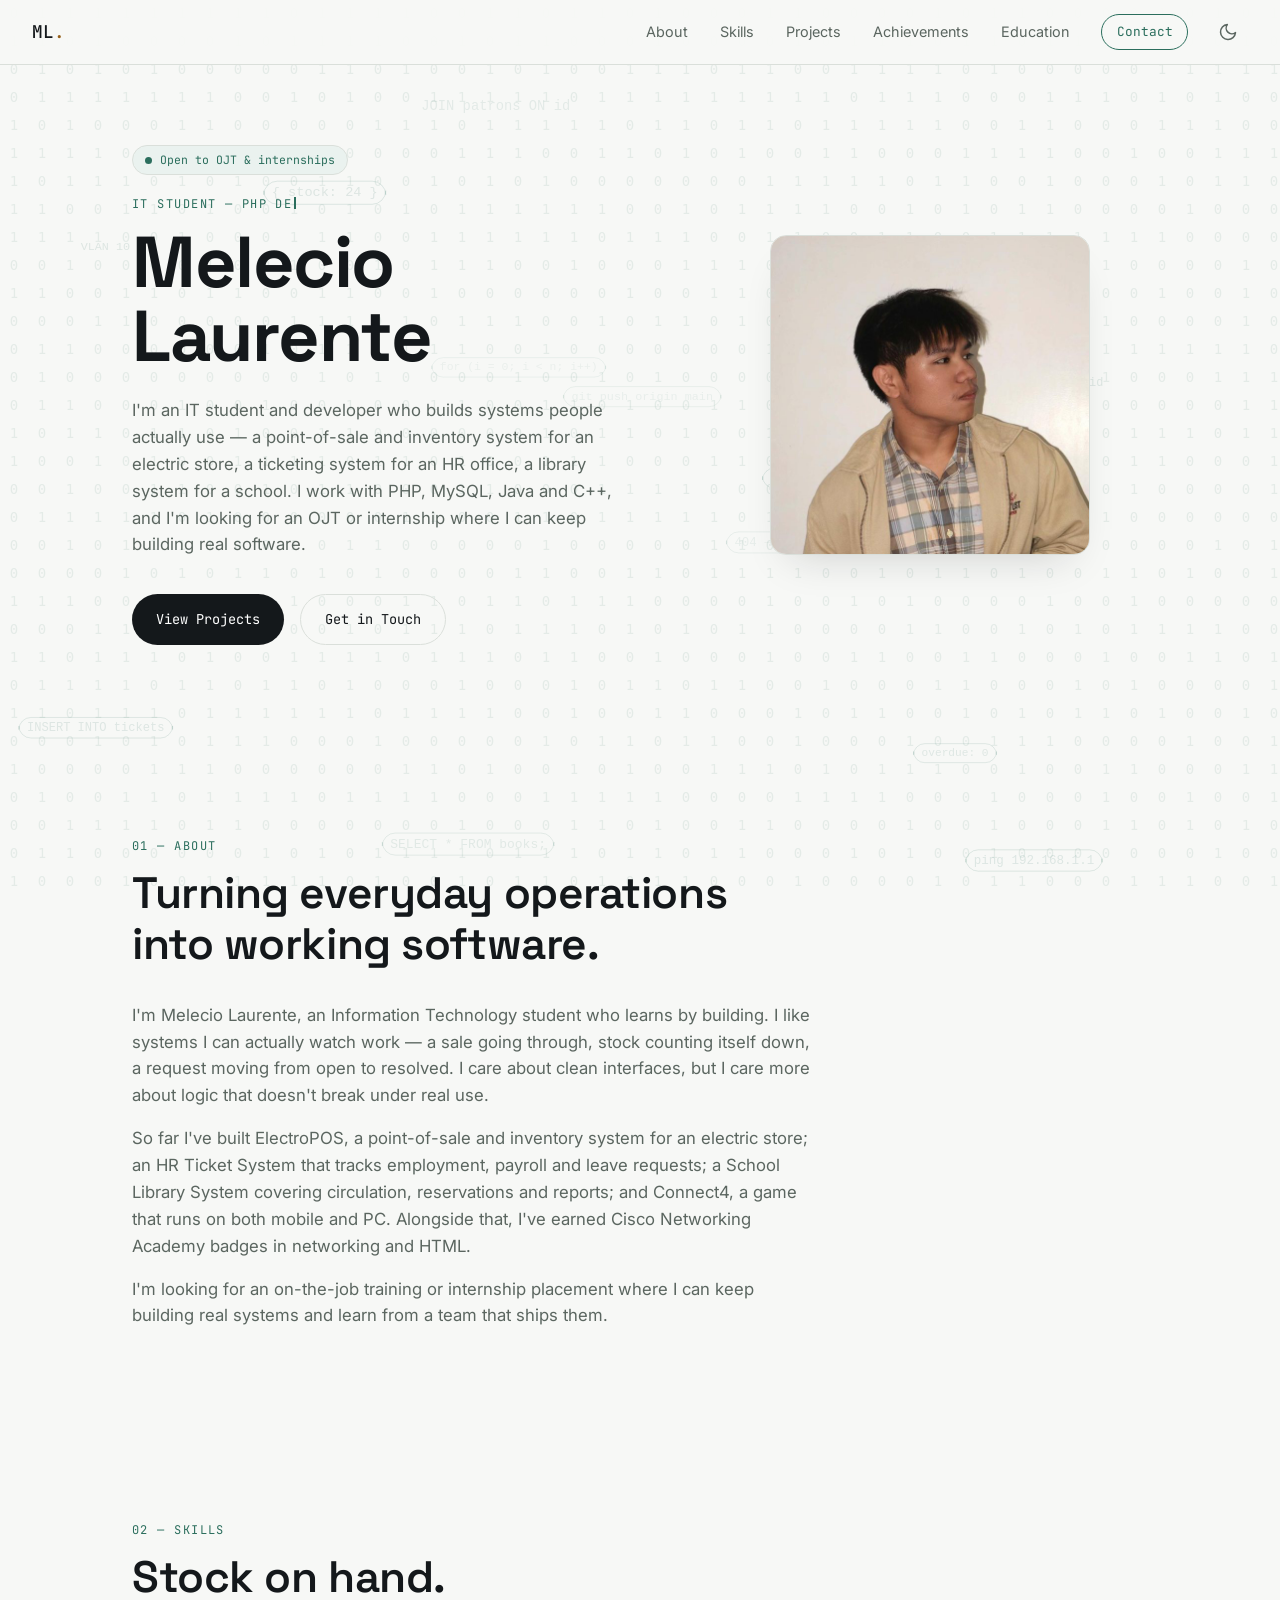
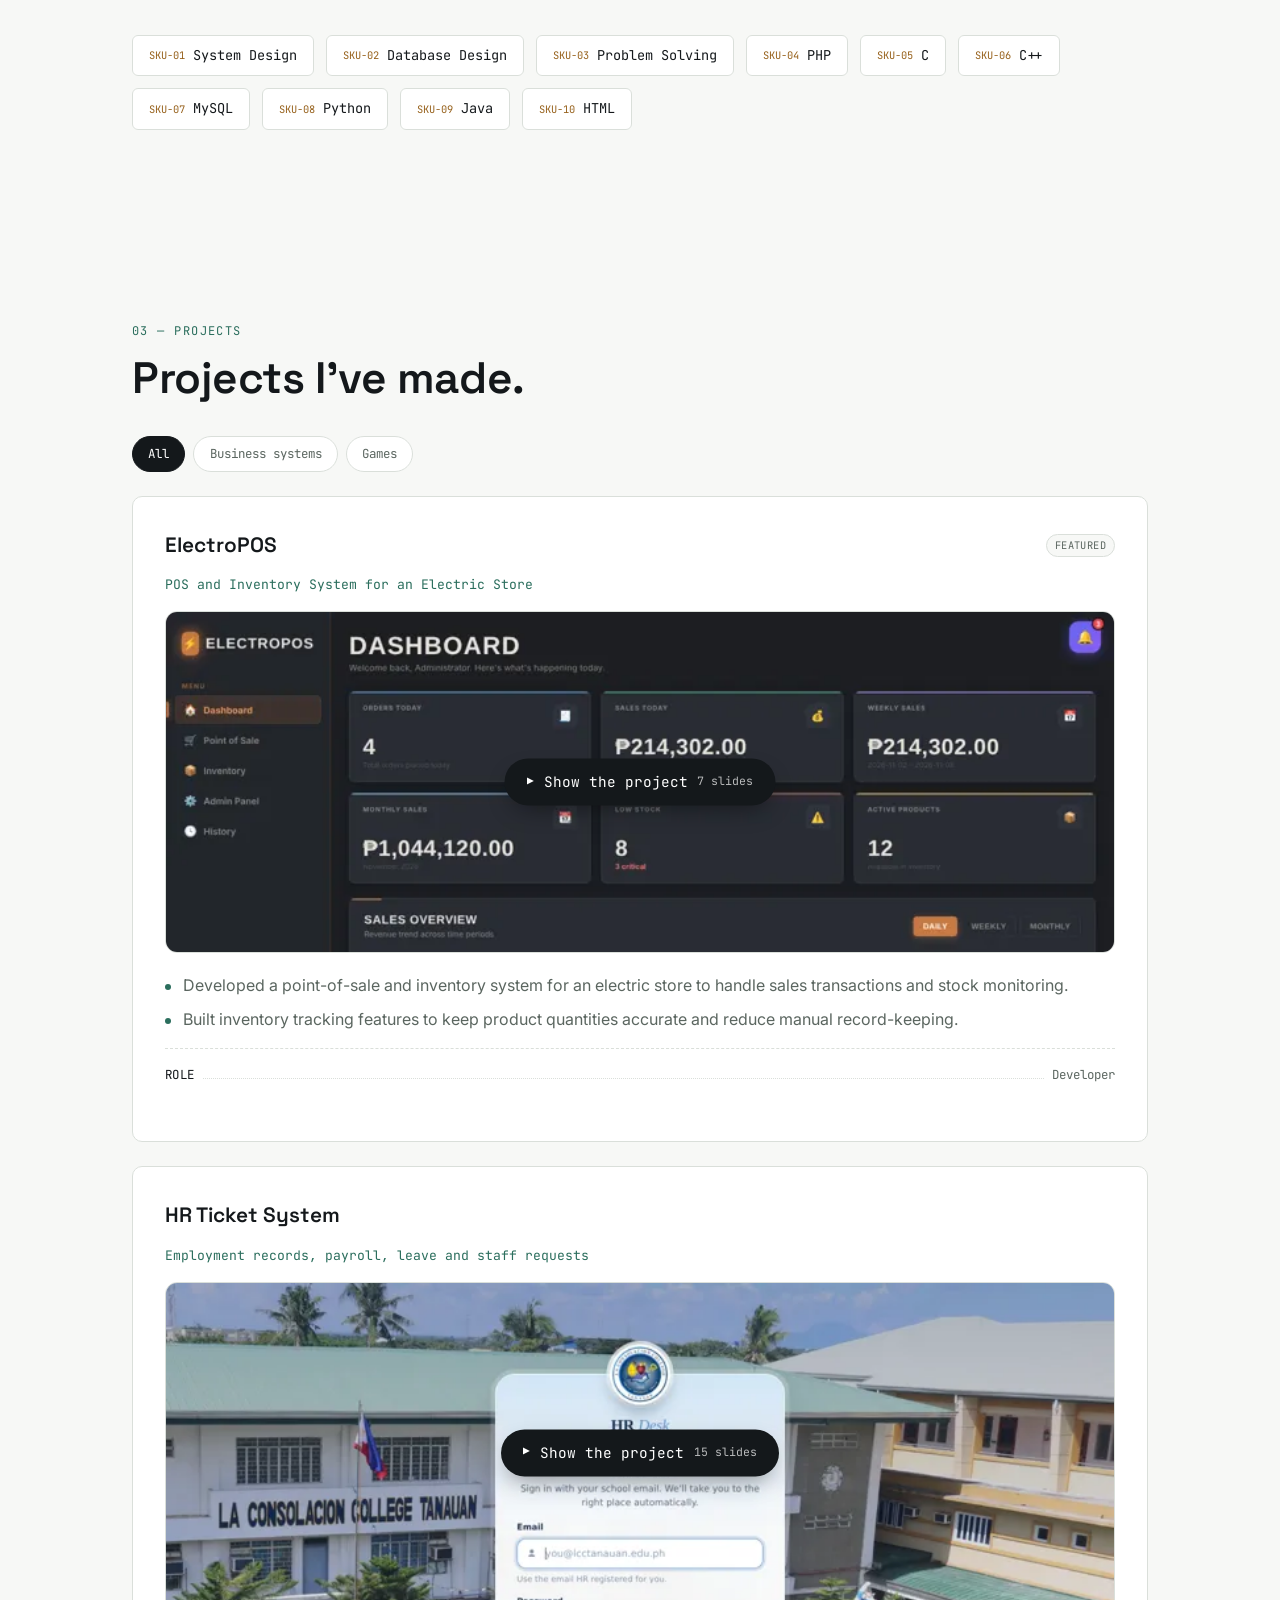
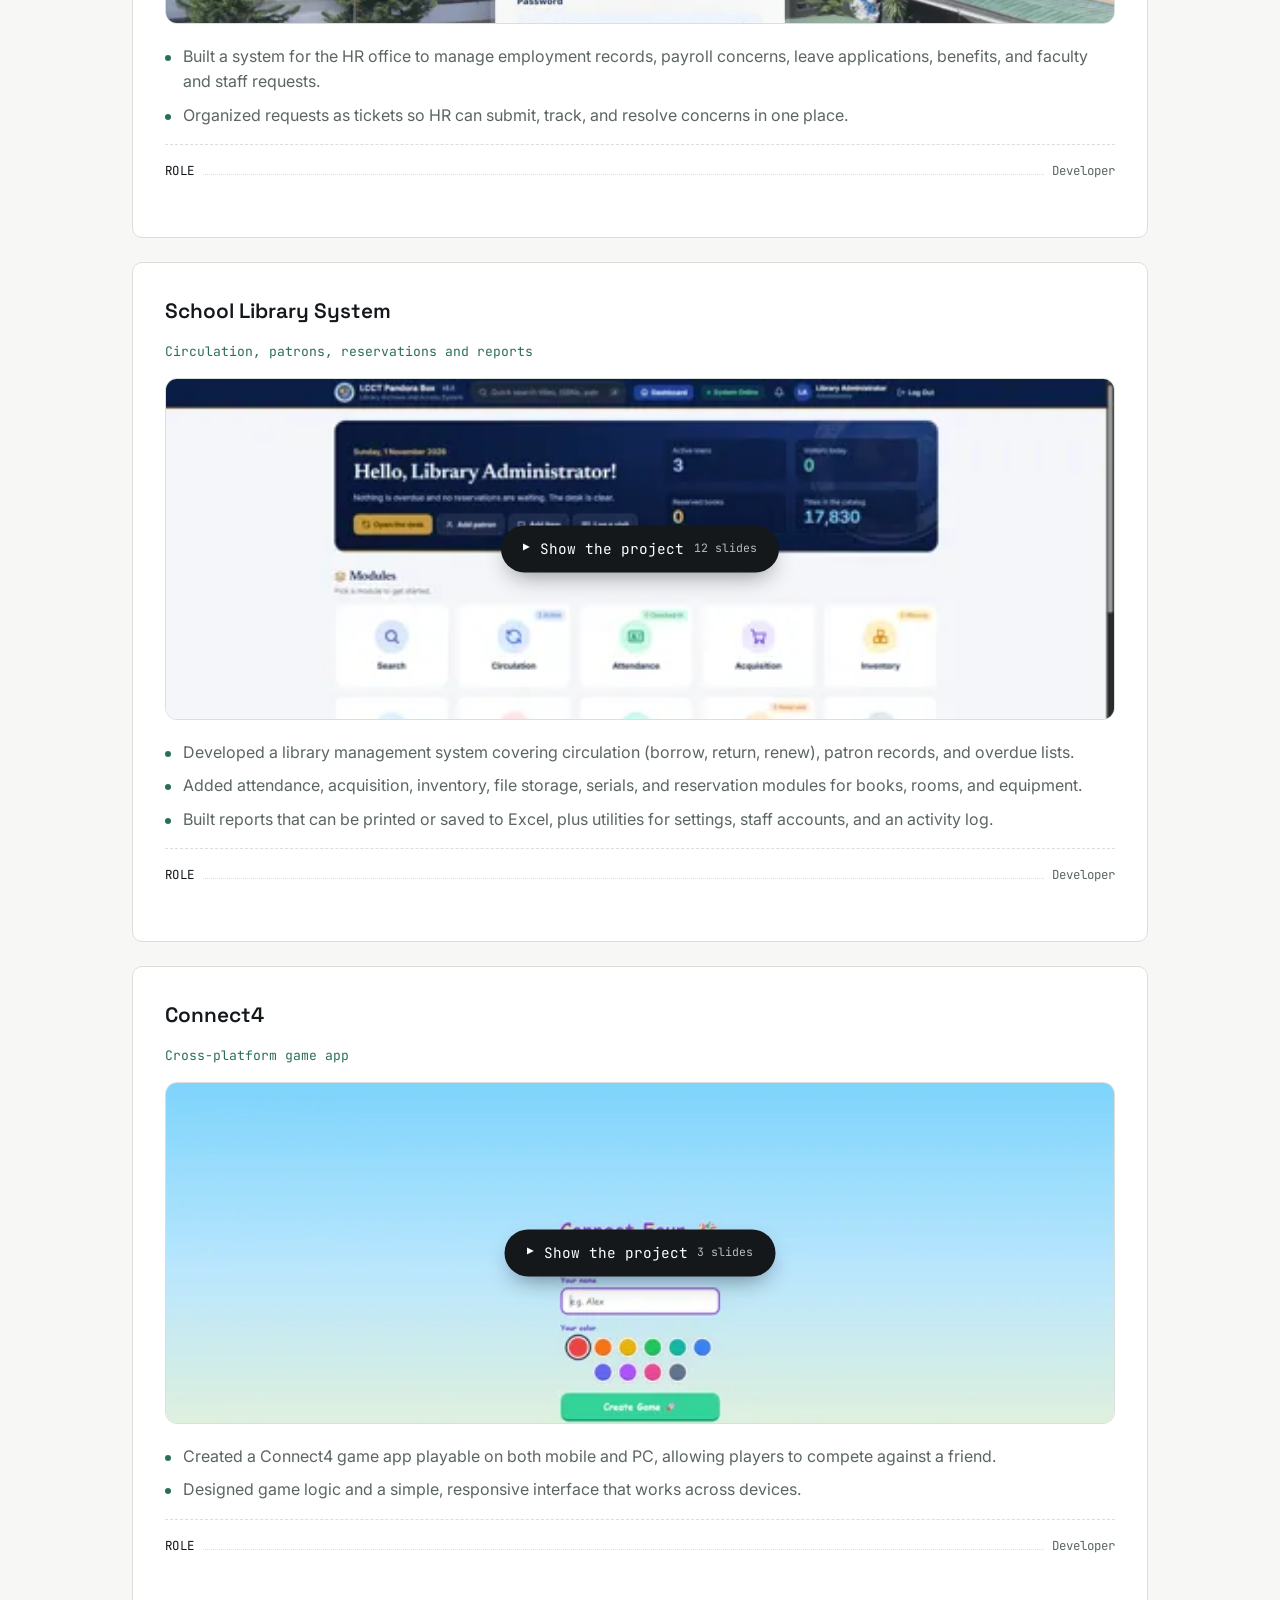
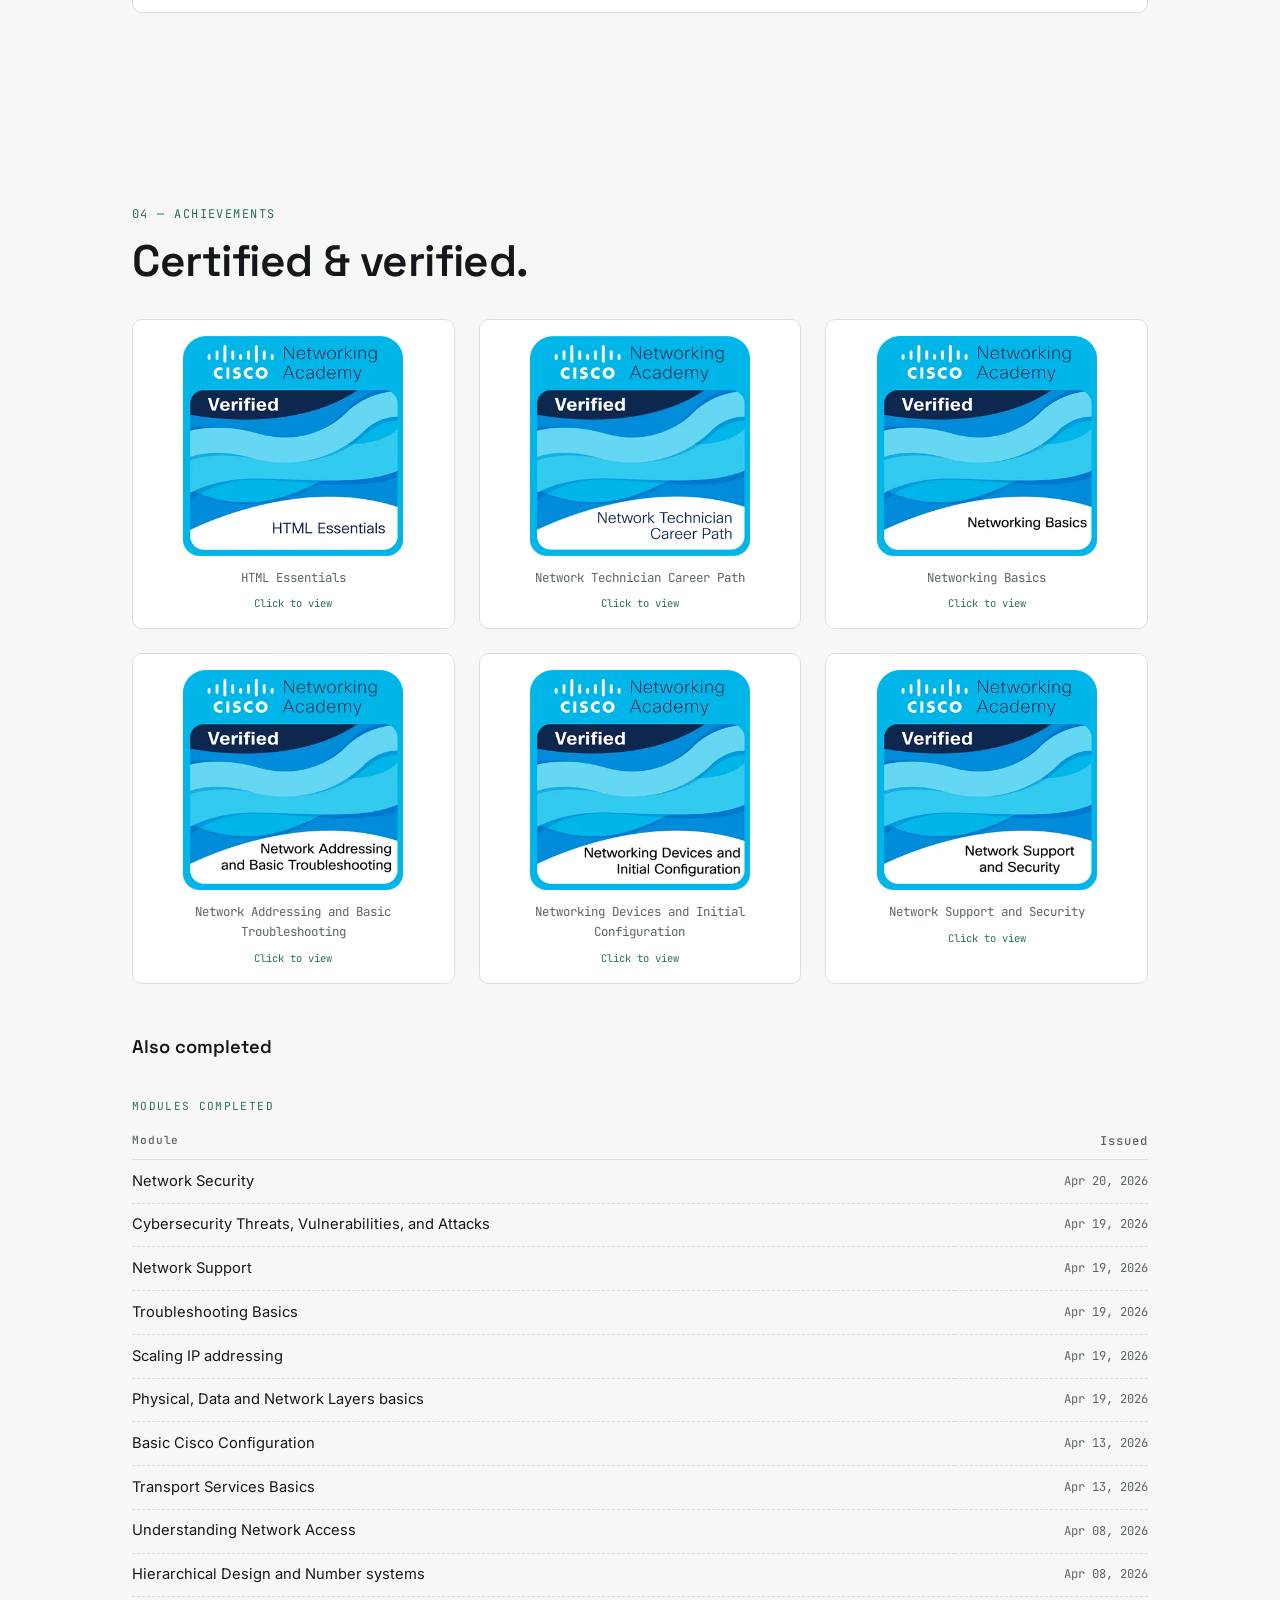
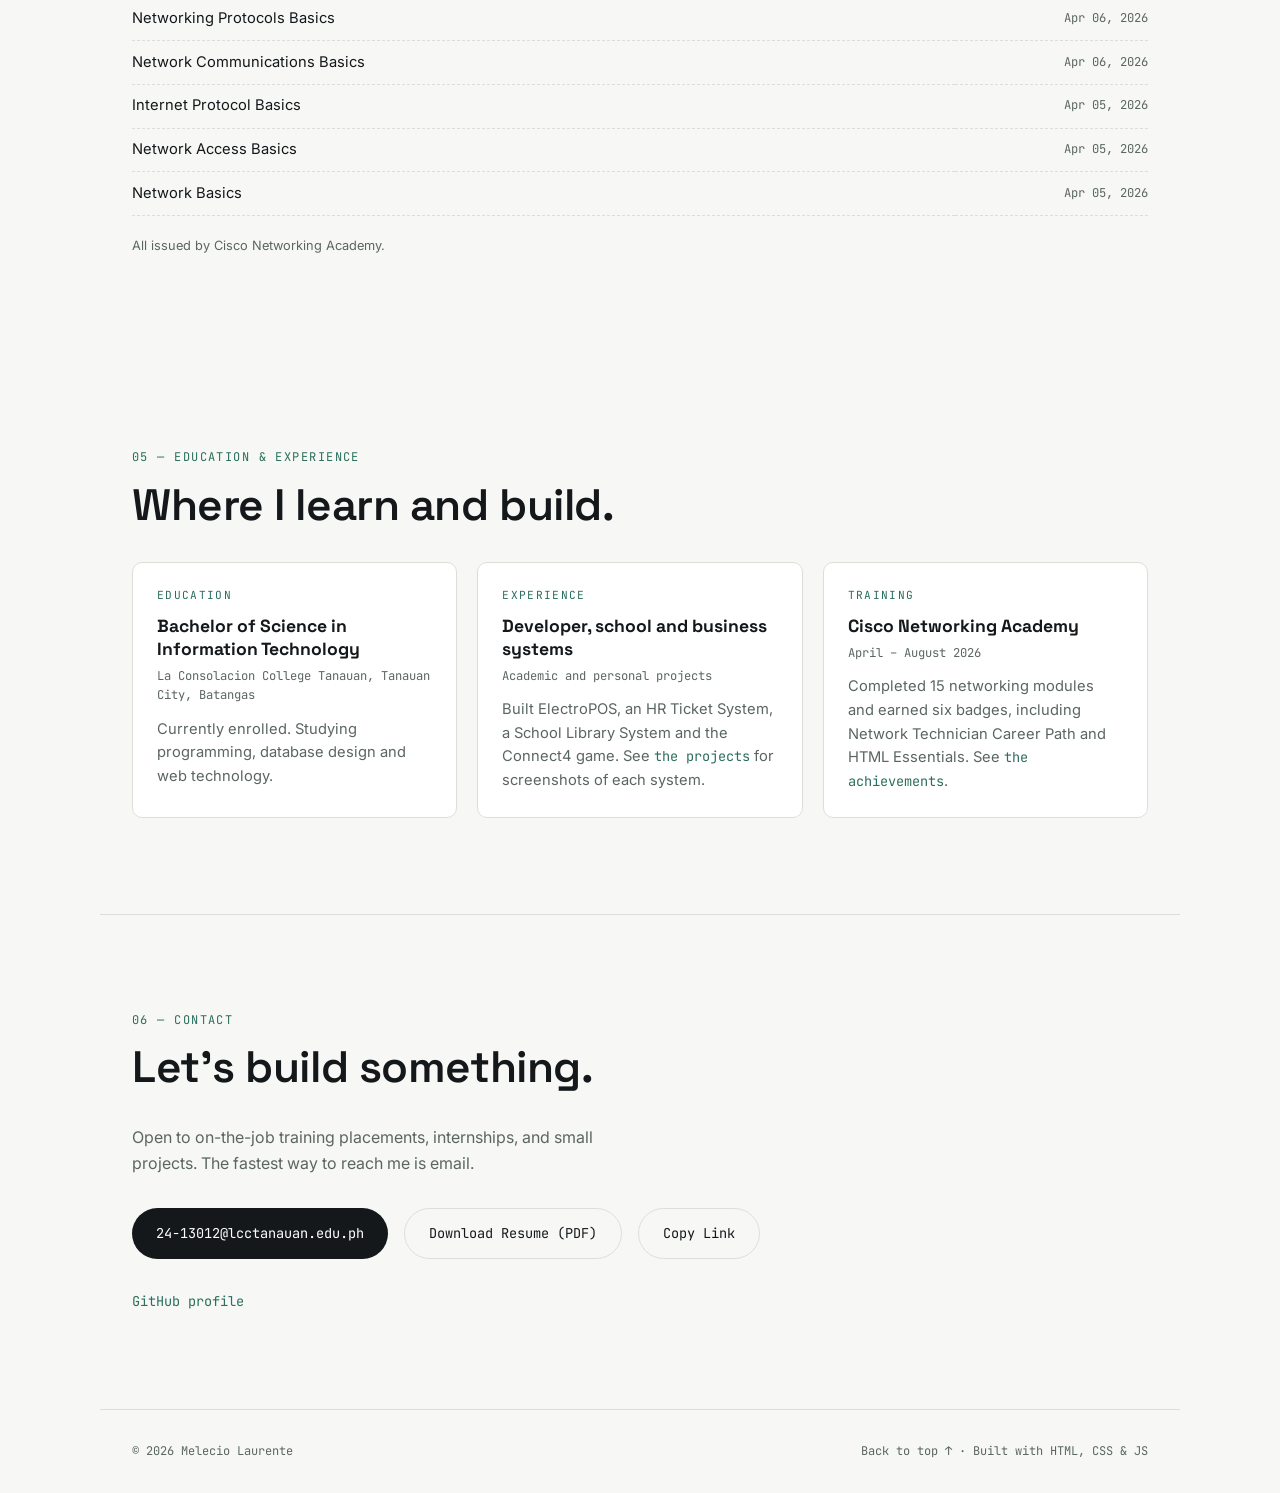
==== commit 3d4590e4: "update" ====
--- a/index.html
+++ b/index.html
@@ -43,8 +43,8 @@
 <link rel="preconnect" href="https://fonts.gstatic.com" crossorigin>
 <link href="https://fonts.googleapis.com/css2?family=Space+Grotesk:wght@600;700&family=Inter:wght@400;500&family=JetBrains+Mono:wght@400;500&display=swap" rel="stylesheet">
 
-<link rel="stylesheet" href="css/style.css?v=20261107">
-<link rel="stylesheet" href="css/additions.css?v=20261107">
+<link rel="stylesheet" href="css/style.css?v=20261108">
+<link rel="stylesheet" href="css/additions.css?v=20261108">
 
 <script type="application/ld+json">
 {
@@ -60,6 +60,7 @@
 </head>
 <body>
 <canvas id="bgFx" class="bg-fx" aria-hidden="true"></canvas>
+<canvas id="bgFloat" class="bg-fx" aria-hidden="true"></canvas>
 
 <a href="#main" class="skip-link">Skip to content</a>
 
@@ -432,7 +433,8 @@
   <button type="button" class="badge-dialog__nav badge-dialog__nav--next" id="badgeNext" aria-label="Next">&#8250;</button>
 </dialog>
 
-<script src="js/script.js?v=20261107" defer></script>
-<script src="js/background.js?v=20261107" defer></script>
+<script src="js/script.js?v=20261108" defer></script>
+<script src="js/background.js?v=20261108" defer></script>
+<script src="js/floating.js?v=20261108" defer></script>
 </body>
 </html>
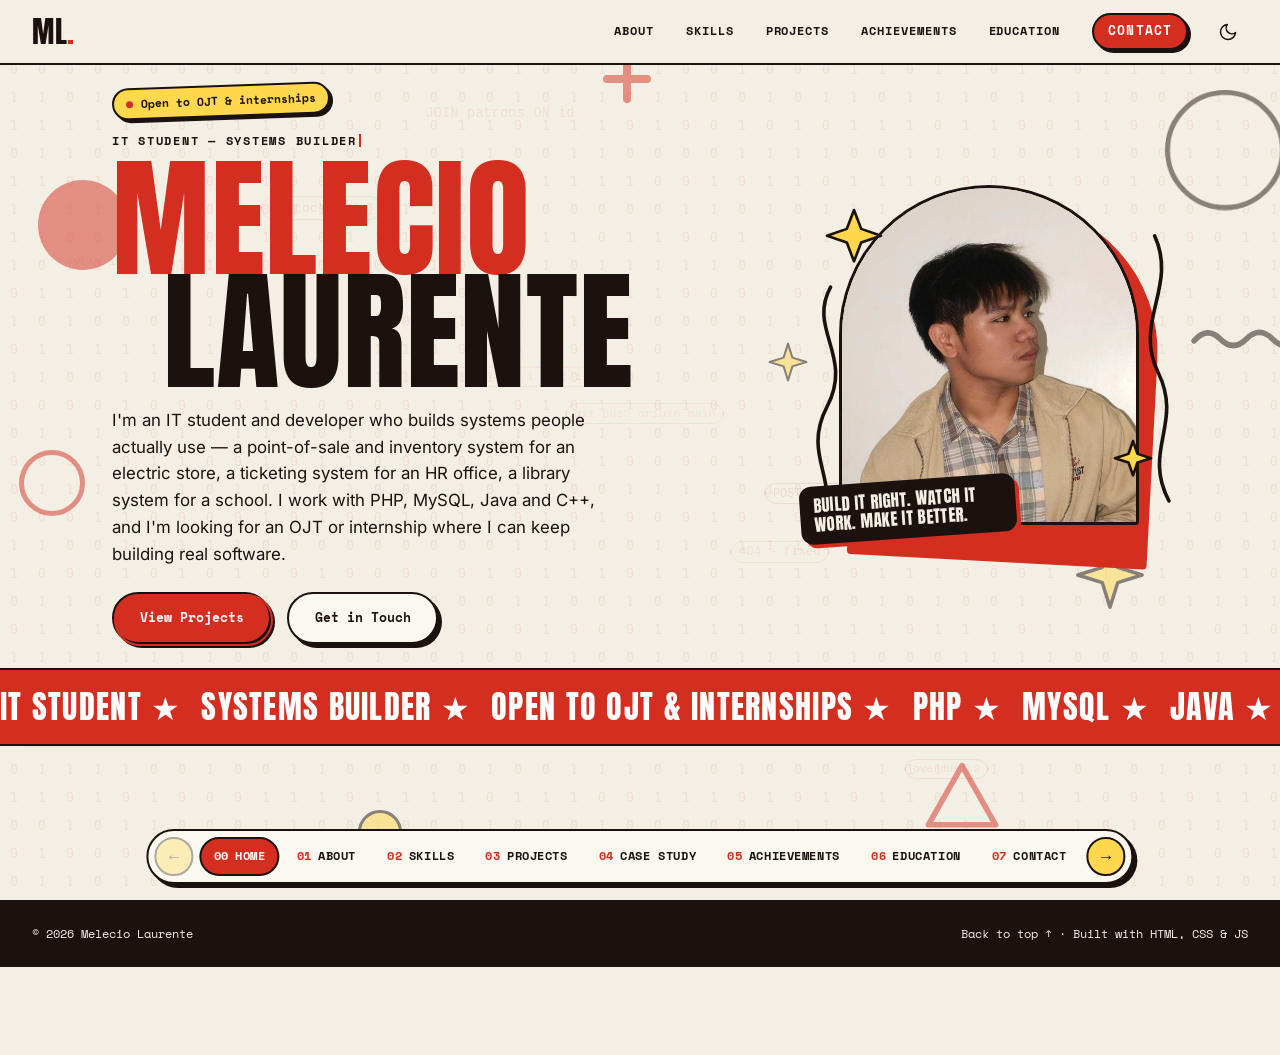
==== commit 9189a479: "Updateeee" ====
--- a/index.html
+++ b/index.html
@@ -22,14 +22,16 @@
 <meta name="twitter:description" content="POS, inventory and database systems for real operations.">
 <meta name="twitter:image" content="https://24-13012-rgb.github.io/portfolio/assets/og-image.png">
 
-<meta name="theme-color" content="#2B6E5D">
+<meta name="theme-color" content="#D42E20">
 <link rel="icon" type="image/svg+xml" href="assets/favicon.svg">
 
 <!-- Runs before the page paints so there is no light/dark flash -->
 <script>
 (function () {
   var root = document.documentElement;
-  root.classList.add('js');
+  root.classList.add('js', 'deck-pending');
+  // Failsafe: never leave the page hidden if the slide script does not load
+  setTimeout(function () { root.classList.remove('deck-pending'); }, 3000);
   var theme = null;
   try { theme = localStorage.getItem('theme'); } catch (e) {}
   if (theme !== 'dark' && theme !== 'light') {
@@ -39,12 +41,17 @@
 })();
 </script>
 
-<link rel="preconnect" href="https://fonts.googleapis.com">
-<link rel="preconnect" href="https://fonts.gstatic.com" crossorigin>
-<link href="https://fonts.googleapis.com/css2?family=Space+Grotesk:wght@600;700&family=Inter:wght@400;500&family=JetBrains+Mono:wght@400;500&display=swap" rel="stylesheet">
-
-<link rel="stylesheet" href="css/style.css?v=20261108">
-<link rel="stylesheet" href="css/additions.css?v=20261108">
+<link rel="preload" href="assets/fonts/anton-latin-400-normal.woff2" as="font" type="font/woff2" crossorigin>
+<link rel="preload" href="assets/fonts/space-mono-latin-700-normal.woff2" as="font" type="font/woff2" crossorigin>
+<link rel="preload" href="assets/fonts/space-mono-latin-400-normal.woff2" as="font" type="font/woff2" crossorigin>
+<link rel="preload" href="assets/fonts/inter-latin-400-normal.woff2" as="font" type="font/woff2" crossorigin>
+
+<link rel="stylesheet" href="css/style.css?v=20261113">
+<link rel="stylesheet" href="css/additions.css?v=20261113">
+<link rel="stylesheet" href="css/theme.css?v=20261113">
+<link rel="stylesheet" href="css/deck.css?v=20261113">
+<link rel="stylesheet" href="css/motion.css?v=20261113">
+<link rel="stylesheet" href="css/features.css?v=20261113">
 
 <script type="application/ld+json">
 {
@@ -61,6 +68,7 @@
 <body>
 <canvas id="bgFx" class="bg-fx" aria-hidden="true"></canvas>
 <canvas id="bgFloat" class="bg-fx" aria-hidden="true"></canvas>
+<div class="bg-shapes" aria-hidden="true"><div class="bg-shapes__layer bg-shapes__layer--far"><span class="shape shape--dot shape--1"></span><span class="shape shape--star shape--3"></span><span class="shape shape--plus shape--5"></span><span class="shape shape--dot-y shape--7"></span><span class="shape shape--star shape--9"></span><span class="shape shape--squig shape--10"></span></div><div class="bg-shapes__layer bg-shapes__layer--near"><span class="shape shape--ring shape--2"></span><span class="shape shape--squig shape--4"></span><span class="shape shape--tri shape--6"></span><span class="shape shape--ring-r shape--8"></span></div></div>
 
 <a href="#main" class="skip-link">Skip to content</a>
 
@@ -89,12 +97,13 @@
 
 <main id="main">
 
-  <!-- HERO -->
+  <!-- HERO (slide 1) -->
+  <div id="home" class="slide is-active">
   <section class="hero">
     <div class="hero__text reveal">
       <p class="status-pill">Open to OJT &amp; internships</p>
       <p class="eyebrow">IT STUDENT — <span id="typed" data-words="SYSTEMS BUILDER|PHP DEVELOPER|DATABASE DESIGNER|PROBLEM SOLVER">SYSTEMS BUILDER</span><span class="typed-caret" aria-hidden="true"></span></p>
-      <h1 class="hero__name">Melecio<br>Laurente</h1>
+      <h1 class="hero__name"><span>Melecio</span><br><span>Laurente</span></h1>
       <p class="hero__tagline">
         I'm an IT student and developer who builds systems people actually use
         &mdash; a point-of-sale and inventory system for an electric store, a
@@ -112,11 +121,17 @@
       <!-- Put your photo at assets/profile.jpg (exact filename). Until then, assets/placeholder.svg is shown. -->
       <img src="assets/profile.jpg" alt="Portrait of Melecio Laurente" class="hero__photo" width="320" height="320"
            onerror="this.onerror=null; this.src='assets/placeholder.svg';">
-    </div>
-  </section>
+      <p class="hero__goal">Build it right. Watch it work. Make it better.</p>
+    </div>
+  </section>
+
+
+  <!-- Scrolling strip (decorative, repeats words from this page) -->
+  <div class="marquee" aria-hidden="true"><div class="marquee__track"><span>IT Student ★</span><span>Systems Builder ★</span><span>Open to OJT &amp; internships ★</span><span>PHP ★</span><span>MySQL ★</span><span>Java ★</span><span>C++ ★</span><span>IT Student ★</span><span>Systems Builder ★</span><span>Open to OJT &amp; internships ★</span><span>PHP ★</span><span>MySQL ★</span><span>Java ★</span><span>C++ ★</span></div></div>
+  </div>
 
   <!-- ABOUT -->
-  <section id="about" class="section">
+  <section id="about" class="slide section">
     <p class="eyebrow reveal">01 — ABOUT</p>
     <div class="about reveal">
       <h2 class="section__title">Turning everyday operations<br>into working software.</h2>
@@ -139,31 +154,52 @@
         I'm looking for an on-the-job training or internship placement where I
         can keep building real systems and learn from a team that ships them.
       </p>
-    </div>
+          <aside class="facts" aria-label="Quick facts">
+        <p class="facts__title">Quick facts</p>
+        <dl>
+          <div><dt>Based in</dt><dd>Batangas, Philippines</dd></div>
+          <div><dt>Studying</dt><dd>BSIT, La Consolacion College Tanauan</dd></div>
+          <div><dt>Favourite tools</dt><dd>PHP, MySQL, Java, C++</dd></div>
+          <div><dt>Open to</dt><dd>OJT &amp; internships</dd></div>
+        </dl>
+      </aside>
+    </div>
+
+    <div class="how reveal">
+      <h3 class="how__title">How I work</h3>
+      <ol class="steps">
+        <li class="step"><span class="step__num">1</span><strong>Talk to the user</strong><span>Find out what the office or store really needs.</span></li>
+        <li class="step"><span class="step__num">2</span><strong>Design the database</strong><span>Plan the tables so records stay accurate.</span></li>
+        <li class="step"><span class="step__num">3</span><strong>Build the features</strong><span>Code the screens and logic that people use every day.</span></li>
+        <li class="step"><span class="step__num">4</span><strong>Test and report</strong><span>Check it works, then generate the reports people need.</span></li>
+      </ol>
+    </div>
+
   </section>
 
   <!-- SKILLS -->
-  <section id="skills" class="section">
+  <section id="skills" class="slide section">
     <p class="eyebrow reveal">02 — SKILLS</p>
     <h2 class="section__title reveal">Stock on hand.</h2>
     <ul class="skills reveal" aria-label="Skills">
-      <li class="skill-tag"><span class="skill-tag__sku">SKU-01</span>System Design</li>
-      <li class="skill-tag"><span class="skill-tag__sku">SKU-02</span>Database Design</li>
-      <li class="skill-tag"><span class="skill-tag__sku">SKU-03</span>Problem Solving</li>
-      <li class="skill-tag"><span class="skill-tag__sku">SKU-04</span>PHP</li>
-      <li class="skill-tag"><span class="skill-tag__sku">SKU-05</span>C</li>
-      <li class="skill-tag"><span class="skill-tag__sku">SKU-06</span>C++</li>
-      <li class="skill-tag"><span class="skill-tag__sku">SKU-07</span>MySQL</li>
-      <li class="skill-tag"><span class="skill-tag__sku">SKU-08</span>Python</li>
-      <li class="skill-tag"><span class="skill-tag__sku">SKU-09</span>Java</li>
-      <li class="skill-tag"><span class="skill-tag__sku">SKU-10</span>HTML</li>
+      <li class="skill-tag"><span class="skill-tag__sku">SKU-01</span>System Design<span class="skill-tag__meter" data-level="2" role="img" aria-label="Level: Comfortable"><i></i><i></i><i></i></span></li>
+      <li class="skill-tag"><span class="skill-tag__sku">SKU-02</span>Database Design<span class="skill-tag__meter" data-level="3" role="img" aria-label="Level: Strong"><i></i><i></i><i></i></span></li>
+      <li class="skill-tag"><span class="skill-tag__sku">SKU-03</span>Problem Solving<span class="skill-tag__meter" data-level="3" role="img" aria-label="Level: Strong"><i></i><i></i><i></i></span></li>
+      <li class="skill-tag"><span class="skill-tag__sku">SKU-04</span>PHP<span class="skill-tag__meter" data-level="3" role="img" aria-label="Level: Strong"><i></i><i></i><i></i></span></li>
+      <li class="skill-tag"><span class="skill-tag__sku">SKU-05</span>C<span class="skill-tag__meter" data-level="2" role="img" aria-label="Level: Comfortable"><i></i><i></i><i></i></span></li>
+      <li class="skill-tag"><span class="skill-tag__sku">SKU-06</span>C++<span class="skill-tag__meter" data-level="2" role="img" aria-label="Level: Comfortable"><i></i><i></i><i></i></span></li>
+      <li class="skill-tag"><span class="skill-tag__sku">SKU-07</span>MySQL<span class="skill-tag__meter" data-level="3" role="img" aria-label="Level: Strong"><i></i><i></i><i></i></span></li>
+      <li class="skill-tag"><span class="skill-tag__sku">SKU-08</span>Python<span class="skill-tag__meter" data-level="1" role="img" aria-label="Level: Learning"><i></i><i></i><i></i></span></li>
+      <li class="skill-tag"><span class="skill-tag__sku">SKU-09</span>Java<span class="skill-tag__meter" data-level="2" role="img" aria-label="Level: Comfortable"><i></i><i></i><i></i></span></li>
+      <li class="skill-tag"><span class="skill-tag__sku">SKU-10</span>HTML<span class="skill-tag__meter" data-level="3" role="img" aria-label="Level: Strong"><i></i><i></i><i></i></span></li>
     </ul>
+    <p class="skills__legend reveal">Bars show my level: <span><i class="lv lv1"></i> learning</span> <span><i class="lv lv2"></i> comfortable</span> <span><i class="lv lv3"></i> strong</span></p>
   </section>
 
   <!-- PROJECTS
        To add a project: copy one whole <article class="project reveal"> ... </article>
        block below, paste it under the last one, and change the text. -->
-  <section id="projects" class="section">
+  <section id="projects" class="slide section">
     <p class="eyebrow reveal">03 — PROJECTS</p>
     <h2 class="section__title reveal">Projects I've made.</h2>
 
@@ -193,6 +229,14 @@
           <span data-group="electropos" data-src="assets/projects/electropos-05-admin.jpg" data-title="ElectroPOS: Admin panel: staff approvals and accounts" data-alt="ElectroPOS screenshot: Admin panel: staff approvals and accounts" data-desc="Admins approve new accounts, manage staff roles, and change store settings and passwords."></span>
           <span data-group="electropos" data-src="assets/projects/electropos-06-history.jpg" data-title="ElectroPOS: Activity history: full audit log of system events" data-alt="ElectroPOS screenshot: Activity history: full audit log of system events" data-desc="A full audit log of orders, product changes, user changes and logins, filterable by user, date and category. It can be exported to CSV."></span>
           <span data-group="electropos" data-src="assets/projects/electropos-07-report.jpg" data-title="ElectroPOS: History report: daily, weekly or monthly PDF" data-alt="ElectroPOS screenshot: History report: daily, weekly or monthly PDF" data-desc="Generates a PDF audit report for a day, week or month, with an executive summary, order activity, product changes, login events and the full activity log."></span>
+        </div>
+        <div class="did">
+          <p class="did__label">WHAT I DID</p>
+          <dl>
+            <div><dt>Problem</dt><dd>An electric store needed one place to record sales and keep track of stock.</dd></div>
+            <div><dt>What I built</dt><dd>A point-of-sale with discounts and 10% tax, an inventory page with low-stock alerts, an admin panel, and an audit log with PDF reports.</dd></div>
+            <div><dt>Result</dt><dd>Stock counts stay accurate and there is less manual record-keeping.</dd></div>
+          </dl>
         </div>
         <ul class="project__list">
           <li>Developed a point-of-sale and inventory system for an electric store to handle sales transactions and stock monitoring.</li>
@@ -230,6 +274,14 @@
           <span data-group="hr" data-src="assets/projects/hr-14-team.jpg" data-title="HR Ticket System: Team and users management" data-alt="HR Ticket System screenshot: Team and users management" data-desc="Admins add and deactivate staff and teachers, and set each person&#x27;s role and department."></span>
           <span data-group="hr" data-src="assets/projects/hr-15-audit-log.jpg" data-title="HR Ticket System: Audit log of sign-ins and changes" data-alt="HR Ticket System screenshot: Audit log of sign-ins and changes" data-desc="A record of sign-ins, ticket changes, assignments, leave balance changes and account changes, filterable by action, date and search."></span>
         </div>
+        <div class="did">
+          <p class="did__label">WHAT I DID</p>
+          <dl>
+            <div><dt>Problem</dt><dd>HR requests on leave, payroll concerns, benefits and records needed one place to be sent and followed up.</dd></div>
+            <div><dt>What I built</dt><dd>A ticket system to submit, assign and resolve requests, with leave balances, reports and an audit log.</dd></div>
+            <div><dt>Result</dt><dd>HR can submit, track and resolve concerns in one place.</dd></div>
+          </dl>
+        </div>
         <ul class="project__list">
           <li>Built a system for the HR office to manage employment records, payroll concerns, leave applications, benefits, and faculty and staff requests.</li>
           <li>Organized requests as tickets so HR can submit, track, and resolve concerns in one place.</li>
@@ -263,6 +315,14 @@
           <span data-group="library" data-src="assets/projects/library-11-reservation.jpg" data-title="School Library System: Reservation: reserve books" data-alt="School Library System screenshot: Reservation: reserve books" data-desc="Reserve a book with a patron ID and an accession number. Available items go to the reserve shelf, and items on loan join a queue."></span>
           <span data-group="library" data-src="assets/projects/library-12-utilities.jpg" data-title="School Library System: Utilities: library rules and settings" data-alt="School Library System screenshot: Utilities: library rules and settings" data-desc="Library settings: reserve shelf days, renewals allowed, closed days, blocking borrowing while items are overdue, and borrowing rules for each patron type."></span>
         </div>
+        <div class="did">
+          <p class="did__label">WHAT I DID</p>
+          <dl>
+            <div><dt>Problem</dt><dd>A school library needed to manage borrowing, patrons, rooms and equipment.</dd></div>
+            <div><dt>What I built</dt><dd>Circulation (borrow, return, renew), patron records and overdue lists, plus attendance, acquisition, inventory, serials and reservation modules.</dd></div>
+            <div><dt>Result</dt><dd>Staff run the library from one system and print reports or save them to Excel.</dd></div>
+          </dl>
+        </div>
         <ul class="project__list">
           <li>Developed a library management system covering circulation (borrow, return, renew), patron records, and overdue lists.</li>
           <li>Added attendance, acquisition, inventory, file storage, serials, and reservation modules for books, rooms, and equipment.</li>
@@ -288,6 +348,14 @@
           <span data-group="connect4" data-src="assets/projects/connect4-2-share.jpg" data-title="Connect4: Share the join link or scan the QR code" data-alt="Connect4 screenshot: Share the join link or scan the QR code" data-desc="A friend joins by scanning the QR code or opening the link, which can be copied in one click."></span>
           <span data-group="connect4" data-src="assets/projects/connect4-3-board.jpg" data-title="Connect4: Game board with scores and controls" data-alt="Connect4 screenshot: Game board with scores and controls" data-desc="The game board with each player&#x27;s score, plus New Round, Reset Scores, New Players and View Records. Click a column or press the key above it (Q W E R T Y U) to drop a disc."></span>
         </div>
+        <div class="did">
+          <p class="did__label">WHAT I DID</p>
+          <dl>
+            <div><dt>Problem</dt><dd>I wanted a quick game two friends could play on any device.</dd></div>
+            <div><dt>What I built</dt><dd>A Connect4 game with scores, rounds, player names and records, playable by click or keyboard on mobile and PC.</dd></div>
+            <div><dt>Result</dt><dd>A working game that plays the same on a phone or a computer.</dd></div>
+          </dl>
+        </div>
         <ul class="project__list">
           <li>Created a Connect4 game app playable on both mobile and PC, allowing players to compete against a friend.</li>
           <li>Designed game logic and a simple, responsive interface that works across devices.</li>
@@ -301,9 +369,55 @@
 
   <!-- ACHIEVEMENTS
        Cards use small WebP thumbnails; the full-size PNG loads only when a badge is opened. -->
-  <section id="achievements" class="section">
-    <p class="eyebrow reveal">04 — ACHIEVEMENTS</p>
+  <!-- CASE STUDY -->
+  <section id="casestudy" class="slide section">
+    <p class="eyebrow reveal">04 — CASE STUDY</p>
+    <h2 class="section__title reveal">ElectroPOS, start to finish.</h2>
+    <div class="case__grid reveal">
+      <article class="case__card">
+        <p class="case__label">THE PROBLEM</p>
+        <p>An electric store needed one system to record every sale and keep track of stock, instead of manual record-keeping.</p>
+      </article>
+      <article class="case__card case__card--built">
+        <p class="case__label">WHAT I BUILT</p>
+        <ul>
+          <li>A point of sale: search products, apply a percent or peso discount, charge with 10% tax.</li>
+          <li>Inventory with critical and low-stock alerts.</li>
+          <li>A dashboard with daily, weekly and monthly sales and best sellers.</li>
+          <li>An admin panel, an audit log and PDF reports.</li>
+        </ul>
+      </article>
+      <article class="case__card case__card--result">
+        <p class="case__label">THE RESULT</p>
+        <p>Stock counts stay accurate, manual record-keeping is reduced, and sales and stock can be seen at a glance.</p>
+      </article>
+    </div>
+    <p class="case__role reveal">My part: I handled the whole process &mdash; understanding what the store needed, designing the database, building the features and generating the reports.</p>
+    <div class="case__shots reveal">
+      <button type="button" class="case__shot" data-open-group="electropos" data-open-index="2" aria-label="Open ElectroPOS slide: Point of Sale">
+        <img src="assets/projects/thumbs/electropos-03-pos.webp" alt="" width="720" height="450" loading="lazy" decoding="async">
+        <span>Point of Sale</span>
+      </button>
+      <button type="button" class="case__shot" data-open-group="electropos" data-open-index="3" aria-label="Open ElectroPOS slide: Inventory">
+        <img src="assets/projects/thumbs/electropos-04-inventory.webp" alt="" width="720" height="450" loading="lazy" decoding="async">
+        <span>Inventory</span>
+      </button>
+      <button type="button" class="case__shot" data-open-group="electropos" data-open-index="1" aria-label="Open ElectroPOS slide: Dashboard">
+        <img src="assets/projects/thumbs/electropos-02-dashboard.webp" alt="" width="720" height="450" loading="lazy" decoding="async">
+        <span>Dashboard</span>
+      </button>
+      <button type="button" class="case__shot case__shot--all" data-open-group="electropos" aria-label="Show all 7 ElectroPOS slides">
+        <strong>&#9654; Show the project</strong>
+        <span>All 7 slides</span>
+      </button>
+    </div>
+  </section>
+
+  <section id="achievements" class="slide section">
+    <p class="eyebrow reveal">05 — ACHIEVEMENTS</p>
     <h2 class="section__title reveal">Certified &amp; verified.</h2>
+    <!-- To add a school award or certificate: copy one <button class="achievement-card"> below, change the image, title and data-* texts
+         (keep data-group="badges" so it joins the viewer). -->
     <div class="achievements reveal">
       <button type="button" class="achievement-card" data-group="badges" data-src="assets/achievements/html-essentials.png" data-title="HTML Essentials" aria-label="View HTML Essentials badge">
         <img src="assets/achievements/thumbs/html-essentials.webp" alt="Cisco Networking Academy: HTML Essentials" width="360" height="360" loading="lazy" decoding="async">
@@ -365,8 +479,8 @@
   </section>
 
   <!-- EDUCATION & EXPERIENCE -->
-  <section id="education" class="section">
-    <p class="eyebrow reveal">05 — EDUCATION &amp; EXPERIENCE</p>
+  <section id="education" class="slide section">
+    <p class="eyebrow reveal">06 — EDUCATION &amp; EXPERIENCE</p>
     <h2 class="section__title reveal">Where I learn and build.</h2>
     <div class="edu-grid">
       <article class="edu-card reveal">
@@ -391,9 +505,11 @@
   </section>
 
   <!-- CONTACT -->
-  <section id="contact" class="section section--contact">
-    <p class="eyebrow reveal">06 — CONTACT</p>
+  <section id="contact" class="slide section section--contact">
+    <p class="eyebrow reveal">07 — CONTACT</p>
     <h2 class="section__title reveal">Let's build something.</h2>
+    <div class="contact-grid">
+    <div class="contact__left">
     <p class="contact__body reveal">
       Open to on-the-job training placements, internships, and small projects.
       The fastest way to reach me is email.
@@ -401,10 +517,25 @@
     <div class="contact__actions reveal">
       <a href="https://mail.google.com/mail/?view=cm&fs=1&to=24-13012@lcctanauan.edu.ph" target="_blank" rel="noopener" class="btn btn--primary">24-13012@lcctanauan.edu.ph</a>
       <a href="assets/Melecio-Laurente-Resume.pdf" download id="resumeBtn" class="btn btn--ghost btn--download"><span class="btn__label">Download Resume (PDF)</span></a>
+      <button type="button" id="resumePreviewBtn" class="btn btn--ghost">Preview Resume</button>
       <button type="button" id="copyLinkBtn" class="btn btn--ghost">Copy Link</button>
     </div>
     <div class="contact__socials reveal">
       <a href="https://github.com/24-13012-rgb" target="_blank" rel="noopener" class="link" aria-label="GitHub profile of Melecio Laurente">GitHub profile</a>
+    </div>
+    </div>
+    <form class="contact-form reveal" id="contactForm" data-endpoint="" novalidate>
+      <p class="contact-form__title">Send me a message</p>
+      <label for="cfName">Name</label>
+      <input id="cfName" name="name" type="text" autocomplete="name" required maxlength="80">
+      <label for="cfEmail">Your email</label>
+      <input id="cfEmail" name="email" type="email" autocomplete="email" required maxlength="120">
+      <label for="cfMsg">Message</label>
+      <textarea id="cfMsg" name="message" rows="4" required maxlength="1500"></textarea>
+      <input type="text" name="_gotcha" class="cf-trap" tabindex="-1" autocomplete="off" aria-hidden="true">
+      <button type="submit" class="btn btn--primary" id="cfSubmit"><span class="btn__label">Send message</span></button>
+      <p class="contact-form__status" id="cfStatus" role="status" aria-live="polite"></p>
+    </form>
     </div>
   </section>
 
@@ -419,6 +550,17 @@
 <button type="button" id="toTop" class="to-top" aria-label="Back to top" hidden>
   <svg width="18" height="18" viewBox="0 0 24 24" fill="none" stroke="currentColor" stroke-width="2" stroke-linecap="round" stroke-linejoin="round" aria-hidden="true"><path d="M12 19V5M5 12l7-7 7 7"/></svg>
 </button>
+
+<dialog id="resumeDialog" class="resume-dialog" aria-label="Resume preview">
+  <div class="resume-dialog__bar">
+    <p class="resume-dialog__title">Resume &mdash; Melecio Laurente</p>
+    <a class="btn btn--primary resume-dialog__download" href="assets/Melecio-Laurente-Resume.pdf" download>Download</a>
+    <button type="button" class="resume-dialog__close" id="resumeClose" aria-label="Close">&times;</button>
+  </div>
+  <object id="resumeObj" type="application/pdf" aria-label="Resume PDF">
+    <p class="resume-dialog__fallback">Your browser can&rsquo;t show the PDF here. <a class="link" href="assets/Melecio-Laurente-Resume.pdf" target="_blank" rel="noopener">Open the resume in a new tab</a> or use Download.</p>
+  </object>
+</dialog>
 
 <dialog id="badgeDialog" class="badge-dialog" aria-label="Image viewer">
   <button type="button" class="badge-dialog__close" id="badgeClose" aria-label="Close">&times;</button>
@@ -433,8 +575,11 @@
   <button type="button" class="badge-dialog__nav badge-dialog__nav--next" id="badgeNext" aria-label="Next">&#8250;</button>
 </dialog>
 
-<script src="js/script.js?v=20261108" defer></script>
-<script src="js/background.js?v=20261108" defer></script>
-<script src="js/floating.js?v=20261108" defer></script>
+<script src="js/script.js?v=20261113" defer></script>
+<script src="js/background.js?v=20261113" defer></script>
+<script src="js/floating.js?v=20261113" defer></script>
+<script src="js/deck.js?v=20261113" defer></script>
+<script src="js/motion.js?v=20261113" defer></script>
+<script src="js/features.js?v=20261113" defer></script>
 </body>
 </html>
--- a/css/theme.css
+++ b/css/theme.css
@@ -0,0 +1,306 @@
+/* ==========================================================
+   THEME: "Cream & Red"
+   Warm paper background, one loud red, huge condensed headlines,
+   monospace labels, thick ink outlines with hard offset shadows,
+   sticker-style tags and hand-drawn scribbles.
+   Loaded last, so it restyles the base without changing any content.
+   ========================================================== */
+
+/* ---------- Fonts (self-hosted, no external requests) ---------- */
+@font-face { font-family: 'Anton'; font-style: normal; font-weight: 400; font-display: swap; src: url("../assets/fonts/anton-latin-400-normal.woff2") format("woff2"); }
+@font-face { font-family: 'Space Mono'; font-style: normal; font-weight: 400; font-display: swap; src: url("../assets/fonts/space-mono-latin-400-normal.woff2") format("woff2"); }
+@font-face { font-family: 'Space Mono'; font-style: normal; font-weight: 700; font-display: swap; src: url("../assets/fonts/space-mono-latin-700-normal.woff2") format("woff2"); }
+@font-face { font-family: 'Inter'; font-style: normal; font-weight: 400; font-display: swap; src: url("../assets/fonts/inter-latin-400-normal.woff2") format("woff2"); }
+@font-face { font-family: 'Inter'; font-style: normal; font-weight: 500; font-display: swap; src: url("../assets/fonts/inter-latin-500-normal.woff2") format("woff2"); }
+
+/* ---------- Colour + type tokens ---------- */
+:root {
+  --bg: #F3EFE4;
+  --surface: #FBF8F0;
+  --ink: #1B1210;
+  --ink-muted: #5A4E49;
+  --accent: #D42E20;
+  --accent-soft: #F8DDD6;
+  --accent-warm: #D42E20;
+  --line: #D9D0BD;
+  --edge: #1B1210;
+  --sticker: #FFD84D;
+  --sticker-ink: #1B1210;
+  --btn-bg: #1B1210;
+  --btn-ink: #F3EFE4;
+  --nav-bg: #F3EFE4;
+  --shadow: rgba(27, 18, 16, 0.3);
+
+  --font-display: 'Anton', 'Impact', 'Arial Narrow Bold', sans-serif;
+  --font-body: 'Inter', system-ui, sans-serif;
+  --font-mono: 'Space Mono', ui-monospace, Menlo, Consolas, monospace;
+  --max-width: 1120px;
+  --radius: 18px;
+}
+
+:root[data-theme="dark"] {
+  --bg: #17100E;
+  --surface: #231816;
+  --ink: #F3EFE4;
+  --ink-muted: #BFB2A9;
+  --accent: #FF5B49;
+  --accent-soft: #3C1F1A;
+  --accent-warm: #FF5B49;
+  --line: #3B2C28;
+  --edge: #F3EFE4;
+  --btn-bg: #F3EFE4;
+  --btn-ink: #17100E;
+  --nav-bg: #17100E;
+  --shadow: rgba(0, 0, 0, 0.7);
+}
+
+::selection { background: var(--accent); color: #FFFFFF; }
+body { font-family: var(--font-body); }
+.bg-fx { opacity: 0.85; }
+
+/* ---------- Navigation ---------- */
+.nav { background: var(--nav-bg); border-bottom: 2px solid var(--edge); }
+.nav.is-scrolled { box-shadow: 0 6px 0 -2px var(--shadow); }
+.nav__mark { font-family: var(--font-display); font-size: 1.9rem; letter-spacing: 0.02em; color: var(--ink); }
+.nav__mark-dot { color: var(--accent); }
+.nav__links a { font-family: var(--font-mono); font-size: 0.74rem; text-transform: uppercase; letter-spacing: 0.08em; font-weight: 700; color: var(--ink); }
+.nav__links a:hover, .nav__links a[aria-current="true"] { color: var(--accent); }
+.nav__links .nav__cta { background: var(--accent); color: #FFFFFF; border: 2px solid var(--edge); border-radius: 999px; box-shadow: 3px 3px 0 var(--edge); }
+.nav__links .nav__cta:hover { background: var(--ink); color: var(--bg); transform: translate(-1px, -1px); }
+.icon-btn { color: var(--ink); border-radius: 50%; }
+.icon-btn:hover { background: var(--accent); color: #FFFFFF; }
+.scroll-progress { height: 5px; background: var(--accent); }
+
+/* ---------- Section headings: big, condensed, loud ---------- */
+.eyebrow { font-family: var(--font-mono); font-weight: 700; font-size: 0.78rem; letter-spacing: 0.14em; color: var(--accent); }
+.eyebrow::before {
+  content: "";
+  display: inline-block;
+  width: 0.6rem;
+  height: 0.6rem;
+  margin-right: 0.6rem;
+  background: var(--accent);
+  transform: rotate(45deg);
+}
+.section { padding: 5.5rem 2rem; }
+.section__title {
+  font-family: var(--font-display);
+  font-weight: 400;
+  text-transform: uppercase;
+  font-size: clamp(2.8rem, 7.5vw, 5.4rem);
+  line-height: 0.95;
+  letter-spacing: 0.005em;
+  max-width: 18ch;
+  margin-bottom: 2.5rem;
+}
+.section__title::after {
+  content: "";
+  display: block;
+  width: 150px;
+  height: 14px;
+  margin-top: 0.9rem;
+  background: url("data:image/svg+xml,%3Csvg xmlns='http://www.w3.org/2000/svg' viewBox='0 0 150 14'%3E%3Cpath d='M3 8 Q 15 0 27 7 T 51 7 T 75 7 T 99 7 T 123 7 T 147 6' fill='none' stroke='%23D42E20' stroke-width='4' stroke-linecap='round'/%3E%3C/svg%3E") no-repeat left center;
+}
+:root[data-theme="dark"] .section__title::after {
+  background-image: url("data:image/svg+xml,%3Csvg xmlns='http://www.w3.org/2000/svg' viewBox='0 0 150 14'%3E%3Cpath d='M3 8 Q 15 0 27 7 T 51 7 T 75 7 T 99 7 T 123 7 T 147 6' fill='none' stroke='%23FF5B49' stroke-width='4' stroke-linecap='round'/%3E%3C/svg%3E");
+}
+.about .section__title::after { margin-bottom: 0.4rem; }
+
+/* ---------- Hero ---------- */
+.hero { grid-template-columns: 1.3fr 0.7fr; padding: 3.5rem 2rem 4.5rem; gap: 2rem; }
+.status-pill {
+  background: var(--sticker);
+  color: var(--sticker-ink);
+  border: 2px solid var(--edge);
+  font-weight: 700;
+  transform: rotate(-2deg);
+  box-shadow: 3px 3px 0 var(--edge);
+}
+.status-pill::before { background: var(--accent); }
+.hero .eyebrow { color: var(--ink); }
+.hero .eyebrow::before { display: none; }
+.hero__name {
+  font-family: var(--font-display);
+  font-weight: 400;
+  text-transform: uppercase;
+  font-size: clamp(4.4rem, 13.5vw, 10rem);
+  line-height: 0.86;
+  letter-spacing: 0.005em;
+  margin-bottom: 1.75rem;
+}
+.hero__name span { display: inline-block; }
+.hero__name span:first-child { color: var(--accent); }
+.hero__name span:last-child { margin-left: clamp(0rem, 4vw, 3.5rem); color: var(--ink); }
+.hero__tagline { color: var(--ink); font-size: 1.1rem; max-width: 46ch; line-height: 1.6; }
+
+.hero__visual { position: relative; width: fit-content; justify-self: center; display: block; padding: 0 0 1.25rem; }
+.hero__visual::before {
+  content: "";
+  position: absolute;
+  left: 1.1rem;
+  top: 1.1rem;
+  width: 100%;
+  height: 100%;
+  border-radius: 999px 999px 24px 24px;
+  background: var(--accent);
+  transform: rotate(3deg);
+}
+.hero__photo {
+  position: relative;
+  display: block;
+  width: min(300px, 72vw);
+  height: 370px;
+  max-width: none;
+  object-fit: cover;
+  object-position: center 25%;
+  border: 3px solid var(--edge);
+  border-radius: 999px 999px 24px 24px;
+  box-shadow: none;
+}
+.hero__visual::after {
+  content: "";
+  position: absolute;
+  left: -16%;
+  right: -16%;
+  top: -7%;
+  bottom: -2%;
+  pointer-events: none;
+  background: url("data:image/svg+xml,%3Csvg xmlns='http://www.w3.org/2000/svg' viewBox='0 0 440 460' preserveAspectRatio='none'%3E%3Cg fill='none' stroke='%231B1210' stroke-width='4' stroke-linecap='round' stroke-linejoin='round'%3E%3Cpath d='M44 150 C 18 200 70 230 40 290 S 60 380 30 430'/%3E%3Cpath d='M404 90 C 430 150 380 190 408 250 S 390 340 420 400'/%3E%3C/g%3E%3Cg fill='%23FFD84D' stroke='%231B1210' stroke-width='3' stroke-linejoin='round'%3E%3Cpath d='M70 60 L78 82 L100 90 L78 98 L70 120 L62 98 L40 90 L62 82 Z'/%3E%3Cpath d='M380 330 L385 345 L400 350 L385 355 L380 370 L375 355 L360 350 L375 345 Z'/%3E%3C/g%3E%3C/svg%3E") center / 100% 100% no-repeat;
+}
+:root[data-theme="dark"] .hero__visual::after {
+  background-image: url("data:image/svg+xml,%3Csvg xmlns='http://www.w3.org/2000/svg' viewBox='0 0 440 460' preserveAspectRatio='none'%3E%3Cg fill='none' stroke='%23F3EFE4' stroke-width='4' stroke-linecap='round' stroke-linejoin='round'%3E%3Cpath d='M44 150 C 18 200 70 230 40 290 S 60 380 30 430'/%3E%3Cpath d='M404 90 C 430 150 380 190 408 250 S 390 340 420 400'/%3E%3C/g%3E%3Cg fill='%23FFD84D' stroke='%23F3EFE4' stroke-width='3' stroke-linejoin='round'%3E%3Cpath d='M70 60 L78 82 L100 90 L78 98 L70 120 L62 98 L40 90 L62 82 Z'/%3E%3Cpath d='M380 330 L385 345 L400 350 L385 355 L380 370 L375 355 L360 350 L375 345 Z'/%3E%3C/g%3E%3C/svg%3E");
+}
+:root[data-theme="dark"] .hero__photo[src$=".svg"] { filter: none; }
+
+/* ---------- Buttons: chunky, with a hard shadow ---------- */
+.btn {
+  font-weight: 700;
+  font-size: 0.82rem;
+  padding: 0.85rem 1.6rem;
+  border: 2px solid var(--edge);
+  box-shadow: 4px 4px 0 var(--edge);
+  transition: transform 0.15s, box-shadow 0.15s, background-color 0.15s, color 0.15s;
+}
+.btn:hover { transform: translate(-2px, -2px); box-shadow: 6px 6px 0 var(--edge); }
+.btn:active { transform: translate(2px, 2px); box-shadow: 1px 1px 0 var(--edge); }
+.btn--primary { background: var(--accent); color: #FFFFFF; }
+.btn--primary:hover { background: var(--accent); color: #FFFFFF; transform: translate(-2px, -2px); }
+.btn--ghost { background: var(--surface); color: var(--ink); border: 2px solid var(--edge); }
+.btn--ghost:hover { background: var(--sticker); color: var(--sticker-ink); border-color: var(--edge); }
+.btn--download.is-saving, .btn--download.is-saved { background: var(--sticker); color: var(--sticker-ink); border-color: var(--edge); }
+
+/* ---------- Marquee strip (uses words already on the page) ---------- */
+.marquee {
+  overflow: hidden;
+  background: var(--accent);
+  color: #FFFFFF;
+  border-top: 2px solid var(--edge);
+  border-bottom: 2px solid var(--edge);
+  padding: 0.7rem 0;
+  white-space: nowrap;
+}
+.marquee__track { display: inline-flex; animation: marquee 32s linear infinite; }
+.marquee__track span {
+  font-family: var(--font-display);
+  text-transform: uppercase;
+  font-size: clamp(1.3rem, 3vw, 2rem);
+  letter-spacing: 0.04em;
+  padding-right: 1.25rem;
+}
+@keyframes marquee { to { transform: translateX(-50%); } }
+
+/* ---------- Skills: sticker tags ---------- */
+.skills { gap: 0.9rem; }
+.skill-tag {
+  font-weight: 700;
+  font-size: 0.9rem;
+  padding: 0.6rem 1.15rem;
+  background: var(--surface);
+  border: 2px solid var(--edge);
+  border-radius: 999px;
+  box-shadow: 3px 3px 0 var(--edge);
+}
+.skill-tag:nth-child(3n) { background: var(--sticker); color: var(--sticker-ink); }
+.skill-tag:nth-child(3n) .skill-tag__sku { color: var(--sticker-ink); }
+.skill-tag:nth-child(4n+1) { transform: rotate(-1.2deg); }
+.skill-tag:nth-child(4n+3) { transform: rotate(1.2deg); }
+.skill-tag:hover { background: var(--accent); color: #FFFFFF; border-color: var(--edge); transform: rotate(-2deg) translateY(-3px); }
+.skill-tag:hover .skill-tag__sku { color: #FFFFFF; }
+.skill-tag__sku { color: var(--accent); font-weight: 700; }
+
+/* ---------- Project cards ---------- */
+.project {
+  background: var(--surface);
+  border: 2px solid var(--edge);
+  border-radius: var(--radius);
+  box-shadow: 8px 8px 0 var(--edge);
+  transition: transform 0.18s, box-shadow 0.18s;
+}
+.project:hover { border-color: var(--edge); transform: translate(-3px, -3px); box-shadow: 11px 11px 0 var(--edge); }
+.project__head h3 { font-family: var(--font-display); font-weight: 400; text-transform: uppercase; font-size: clamp(1.9rem, 4vw, 2.7rem); line-height: 1; letter-spacing: 0.01em; }
+.chip { border: 2px solid var(--edge); background: var(--surface); color: var(--ink); font-weight: 700; box-shadow: 2px 2px 0 var(--edge); }
+.chip:hover { border-color: var(--edge); background: var(--sticker); color: var(--sticker-ink); }
+.chip.is-active { background: var(--accent); color: #FFFFFF; border-color: var(--edge); }
+.show-project { border: 2px solid var(--edge); border-radius: 14px; }
+.show-project:hover { border-color: var(--edge); box-shadow: 5px 5px 0 var(--edge); }
+.show-project__label { background: var(--sticker); color: var(--sticker-ink); border: 2px solid var(--edge); font-weight: 700; box-shadow: 4px 4px 0 var(--edge); }
+.show-project__label small { opacity: 0.8; }
+.project__meta-row i { border-bottom-color: var(--ink-muted); }
+.link { color: var(--accent); font-weight: 700; text-decoration: underline; }
+
+/* ---------- Achievements ---------- */
+.achievement-card {
+  background: var(--surface);
+  border: 2px solid var(--edge);
+  border-radius: var(--radius);
+  box-shadow: 5px 5px 0 var(--edge);
+}
+.achievement-card:hover { border-color: var(--edge); transform: translate(-3px, -3px); box-shadow: 8px 8px 0 var(--edge); }
+.achievement-card__title { color: var(--ink); font-weight: 700; }
+.achievement-card__hint { color: var(--accent); font-weight: 700; }
+.more-achievements h3 { font-family: var(--font-display); font-weight: 400; text-transform: uppercase; font-size: 2rem; letter-spacing: 0.01em; }
+.modules-table th { color: var(--ink); font-weight: 700; border-bottom: 2px solid var(--edge); }
+.modules-table td { border-bottom-color: var(--line); }
+
+/* ---------- Education & experience: three colour-blocked cards ---------- */
+.edu-card { border: 2px solid var(--edge); border-radius: var(--radius); box-shadow: 6px 6px 0 var(--edge); }
+.edu-card:hover { border-color: var(--edge); transform: translate(-3px, -3px); box-shadow: 9px 9px 0 var(--edge); }
+.edu-card h3 { font-family: var(--font-display); font-weight: 400; text-transform: uppercase; font-size: 1.7rem; line-height: 1.05; letter-spacing: 0.01em; }
+.edu-card__label { font-weight: 700; }
+.edu-card:nth-child(1) { background: var(--sticker); color: var(--sticker-ink); }
+.edu-card:nth-child(1) .edu-card__label,
+.edu-card:nth-child(1) .edu-card__where,
+.edu-card:nth-child(1) p:last-child { color: var(--sticker-ink); }
+.edu-card:nth-child(3) { background: var(--accent); color: #FFFFFF; }
+.edu-card:nth-child(3) .edu-card__label,
+.edu-card:nth-child(3) .edu-card__where,
+.edu-card:nth-child(3) p:last-child,
+.edu-card:nth-child(3) .link { color: #FFFFFF; }
+
+/* ---------- Contact + footer ---------- */
+.section--contact { border-top: 2px solid var(--edge); }
+.contact__body { color: var(--ink); font-size: 1.1rem; }
+.footer { max-width: none; background: var(--edge); color: var(--bg); border-top: 0; padding: 1.5rem 2rem; }
+.footer a { color: var(--bg); }
+.footer a:hover { color: var(--sticker); }
+
+/* ---------- Viewer + back-to-top ---------- */
+.badge-dialog { border: 3px solid var(--edge); border-radius: var(--radius); box-shadow: 10px 10px 0 var(--accent); }
+.badge-dialog::backdrop { background: rgba(27, 18, 16, 0.75); }
+.badge-dialog__title { font-family: var(--font-display); font-weight: 400; text-transform: uppercase; font-size: 1.6rem; letter-spacing: 0.01em; }
+.badge-dialog__close { color: var(--ink); font-weight: 700; }
+.badge-dialog__close:hover { color: var(--accent); }
+.to-top { background: var(--accent); color: #FFFFFF; border: 2px solid var(--edge); box-shadow: 3px 3px 0 var(--edge); }
+.to-top:hover { background: var(--ink); color: var(--bg); border-color: var(--edge); }
+
+@media (max-width: 860px) {
+  .hero { grid-template-columns: 1fr; }
+  .hero__text { order: 1; }
+  .hero__visual { order: 2; margin-top: 1.5rem; }
+  .footer { padding: 1.5rem 2rem; }
+}
+@media (max-width: 520px) {
+  .section { padding: 4rem 1.25rem; }
+  .hero { padding: 2.5rem 1.25rem 3rem; }
+  .hero__name span:last-child { margin-left: 0; }
+}
--- a/css/deck.css
+++ b/css/deck.css
@@ -0,0 +1,109 @@
+/* ==========================================================
+   Slide mode (only active when JavaScript adds .deck to <html>)
+   ========================================================== */
+.deck .slide { display: none; }
+.deck .slide.is-active { display: block; min-height: calc(100vh - 65px); }
+.deck .slide.from-right { animation: slide-from-right 0.45s cubic-bezier(0.2, 0.7, 0.2, 1); }
+.deck .slide.from-left { animation: slide-from-left 0.45s cubic-bezier(0.2, 0.7, 0.2, 1); }
+@keyframes slide-from-right { from { opacity: 0; transform: translateX(70px); } to { opacity: 1; transform: none; } }
+@keyframes slide-from-left { from { opacity: 0; transform: translateX(-70px); } to { opacity: 1; transform: none; } }
+
+.deck body { padding-bottom: 5.5rem; }
+.deck .section { padding: 3.5rem 2rem 4rem; }
+.deck .hero { padding-top: 3rem; }
+.deck .section--contact { border-top: 0; }
+
+/* Big "Next" button at the end of a slide */
+.slide-next { margin-top: 3rem; }
+.deck .more-achievements + .slide-next { margin-top: 3rem; }
+
+/* ---------- Bottom bar ---------- */
+.deck-bar {
+  position: fixed;
+  left: 50%;
+  bottom: 1rem;
+  transform: translateX(-50%);
+  z-index: 70;
+  display: flex;
+  align-items: center;
+  gap: 0.4rem;
+  max-width: calc(100vw - 1.5rem);
+  padding: 0.4rem;
+  background: var(--surface);
+  border: 2px solid var(--edge);
+  border-radius: 999px;
+  box-shadow: 4px 4px 0 var(--edge);
+}
+.deck-bar__tabs { display: flex; gap: 0.2rem; }
+.deck-bar__arrow {
+  flex-shrink: 0;
+  width: 2.4rem;
+  height: 2.4rem;
+  border: 2px solid var(--edge);
+  border-radius: 50%;
+  background: var(--sticker);
+  color: var(--sticker-ink);
+  font-family: var(--font-mono);
+  font-size: 1.05rem;
+  font-weight: 700;
+  cursor: pointer;
+  transition: transform 0.15s, background-color 0.15s, color 0.15s;
+}
+.deck-bar__arrow:hover:not(:disabled) { background: var(--accent); color: #FFFFFF; transform: scale(1.08); }
+.deck-bar__arrow:disabled { opacity: 0.35; cursor: default; }
+.deck-tab {
+  display: inline-flex;
+  align-items: center;
+  gap: 0.4rem;
+  padding: 0.5rem 0.75rem;
+  border: 2px solid transparent;
+  border-radius: 999px;
+  background: none;
+  color: var(--ink);
+  font-family: var(--font-mono);
+  font-size: 0.72rem;
+  font-weight: 700;
+  text-transform: uppercase;
+  letter-spacing: 0.05em;
+  cursor: pointer;
+  transition: background-color 0.15s, color 0.15s;
+}
+.deck-tab__num { color: var(--accent); }
+.deck-tab:hover { background: var(--accent-soft); }
+.deck-tab.is-active { background: var(--accent); color: #FFFFFF; border-color: var(--edge); }
+.deck-tab.is-active .deck-tab__num { color: #FFFFFF; }
+.deck-bar button:focus-visible { outline: 3px solid var(--accent); outline-offset: 2px; }
+
+/* Back-to-top sits above the bar */
+.deck .to-top { bottom: 5.5rem; }
+
+@media (max-width: 900px) {
+  .deck-tab { padding: 0.5rem 0.55rem; }
+  .deck-tab__label { display: none; }
+  .deck-tab.is-active .deck-tab__label { display: inline; }
+}
+@media (max-width: 520px) {
+  .deck-tab__num { display: none; }
+  .deck-bar { gap: 0.15rem; padding: 0.3rem; }
+  .deck-bar__arrow { width: 2.2rem; height: 2.2rem; }
+  .deck-tab { padding: 0.55rem 0.45rem; }
+  .deck-tab::before { content: ""; width: 0.55rem; height: 0.55rem; border-radius: 50%; background: var(--ink); }
+  .deck-tab.is-active::before { display: none; }
+  .deck-tab.is-active .deck-tab__num { display: none; }
+  .deck .section { padding: 3rem 1.25rem 3rem; }
+}
+@media print { .deck-bar { display: none; } .deck .slide { display: block; } }
+
+/* Fit the hero (name, text, buttons) above the bar on a normal laptop screen */
+.deck .hero { padding: 1.25rem 2rem 1.5rem; }
+.deck .hero__name { font-size: clamp(4rem, 11vw, 8.2rem); margin-bottom: 1.1rem; }
+.deck .hero__tagline { margin-bottom: 1.5rem; font-size: 1.05rem; }
+.deck .hero__photo { height: 340px; }
+.deck .status-pill { margin-bottom: 0.9rem; }
+@media (max-width: 860px) { .deck .hero { padding: 1.5rem 1.25rem 2rem; } }
+
+/* Until the slide script runs, keep the slides hidden so the whole page never flashes */
+.deck-pending .slide { visibility: hidden; }
+
+/* The sliding transition must never create a sideways scrollbar */
+.deck main { overflow-x: hidden; }
--- a/css/motion.css
+++ b/css/motion.css
@@ -0,0 +1,144 @@
+/* ==========================================================
+   MOTION: entrance animations, small loops and a moving
+   background of drifting shapes (red / yellow / ink).
+   ========================================================== */
+
+/* ---------- Moving background shapes ---------- */
+.bg-shapes {
+  position: fixed;
+  top: 0;
+  left: 0;
+  width: 100%;
+  height: 100%;
+  overflow: hidden;
+  pointer-events: none;
+  z-index: -1;
+  contain: strict;
+}
+.bg-shapes__layer { position: absolute; top: 0; left: 0; width: 100%; height: 100%; }
+.shape { position: absolute; display: block; opacity: 0.5; will-change: transform; }
+
+.shape--dot { border-radius: 50%; background: var(--accent); }
+.shape--dot-y { border-radius: 50%; background: var(--sticker); border: 3px solid var(--edge); }
+.shape--ring { border-radius: 50%; border: 5px solid var(--edge); }
+.shape--ring-r { border-radius: 50%; border: 5px solid var(--accent); }
+.shape--star { background: url("data:image/svg+xml,%3Csvg xmlns='http://www.w3.org/2000/svg' viewBox='0 0 100 100'%3E%3Cpath d='M50 4 L61 39 L96 50 L61 61 L50 96 L39 61 L4 50 L39 39 Z' fill='%23FFD84D' stroke='%231B1210' stroke-width='5' stroke-linejoin='round'/%3E%3C/svg%3E") center / 100% 100% no-repeat; }
+.shape--plus { background: url("data:image/svg+xml,%3Csvg xmlns='http://www.w3.org/2000/svg' viewBox='0 0 100 100'%3E%3Cpath d='M50 10 V90 M10 50 H90' stroke='%23D42E20' stroke-width='16' stroke-linecap='round'/%3E%3C/svg%3E") center / 100% 100% no-repeat; }
+.shape--squig { background: url("data:image/svg+xml,%3Csvg xmlns='http://www.w3.org/2000/svg' viewBox='0 0 160 30'%3E%3Cpath d='M4 18 Q 18 2 32 16 T 60 16 T 88 16 T 116 16 T 156 14' fill='none' stroke='%231B1210' stroke-width='6' stroke-linecap='round'/%3E%3C/svg%3E") center / 100% 100% no-repeat; }
+.shape--tri { background: url("data:image/svg+xml,%3Csvg xmlns='http://www.w3.org/2000/svg' viewBox='0 0 100 100'%3E%3Cpath d='M50 12 L92 86 H8 Z' fill='none' stroke='%23D42E20' stroke-width='7' stroke-linejoin='round'/%3E%3C/svg%3E") center / 100% 100% no-repeat; }
+:root[data-theme="dark"] .shape--star { background-image: url("data:image/svg+xml,%3Csvg xmlns='http://www.w3.org/2000/svg' viewBox='0 0 100 100'%3E%3Cpath d='M50 4 L61 39 L96 50 L61 61 L50 96 L39 61 L4 50 L39 39 Z' fill='%23FFD84D' stroke='%23F3EFE4' stroke-width='5' stroke-linejoin='round'/%3E%3C/svg%3E"); }
+:root[data-theme="dark"] .shape--squig { background-image: url("data:image/svg+xml,%3Csvg xmlns='http://www.w3.org/2000/svg' viewBox='0 0 160 30'%3E%3Cpath d='M4 18 Q 18 2 32 16 T 60 16 T 88 16 T 116 16 T 156 14' fill='none' stroke='%23F3EFE4' stroke-width='6' stroke-linecap='round'/%3E%3C/svg%3E"); }
+:root[data-theme="dark"] .shape { opacity: 0.4; }
+
+/* where each one lives, how big it is and how it moves */
+.shape--1 { left: 3%;  top: 20%; width: 90px;  height: 90px;  animation: drift-a 11s ease-in-out infinite; }
+.shape--2 { left: 91%; top: 10%; width: 120px; height: 120px; animation: drift-b 14s ease-in-out infinite; }
+.shape--3 { left: 84%; top: 60%; width: 70px;  height: 70px;  animation: twirl 16s linear infinite; }
+.shape--4 { left: 5%;  top: 76%; width: 170px; height: 32px;  animation: drift-c 9s ease-in-out infinite; }
+.shape--5 { left: 47%; top: 6%;  width: 50px;  height: 50px;  animation: twirl 12s linear infinite; }
+.shape--6 { left: 72%; top: 84%; width: 80px;  height: 80px;  animation: drift-b 13s ease-in-out infinite reverse; }
+.shape--7 { left: 28%; top: 90%; width: 44px;  height: 44px;  animation: drift-a 8s ease-in-out infinite; }
+.shape--8 { left: 1.5%; top: 50%; width: 66px;  height: 66px;  animation: drift-c 12s ease-in-out infinite reverse; }
+.shape--9 { left: 60%; top: 38%; width: 40px;  height: 40px;  animation: twirl 9s linear infinite reverse; }
+.shape--10 { left: 93%; top: 36%; width: 150px; height: 28px; animation: drift-a 10s ease-in-out infinite; }
+
+@keyframes drift-a { 0% { transform: translate(0, 0) rotate(0deg); } 50% { transform: translate(18px, -34px) rotate(14deg); } 100% { transform: translate(0, 0) rotate(0deg); } }
+@keyframes drift-b { 0% { transform: translate(0, 0) scale(1); } 50% { transform: translate(-30px, 26px) scale(1.12); } 100% { transform: translate(0, 0) scale(1); } }
+@keyframes drift-c { 0% { transform: translate(0, 0) rotate(-8deg); } 50% { transform: translate(34px, 12px) rotate(6deg); } 100% { transform: translate(0, 0) rotate(-8deg); } }
+@keyframes twirl { to { transform: rotate(360deg); } }
+
+/* ---------- Entrance animations: things pop in one after another ---------- */
+@keyframes rise { 0% { opacity: 0; transform: translateY(38px); } }
+@keyframes rise-big { 0% { opacity: 0; transform: translateY(90px) rotate(2deg); } }
+@keyframes pop { 0% { opacity: 0; transform: scale(0.55) rotate(-8deg); } 65% { transform: scale(1.07) rotate(1.5deg); } }
+@keyframes wipe { 0% { width: 0; } }
+
+/* hero */
+.deck .slide.is-active .status-pill { animation: pop 0.6s 0.1s backwards cubic-bezier(0.2, 0.8, 0.3, 1.2), wobble 4s 0.9s ease-in-out infinite; }
+.deck .slide.is-active .hero .eyebrow { animation: rise 0.6s 0.2s backwards ease-out; }
+.deck .slide.is-active .hero__name span:first-child { animation: rise-big 0.8s 0.25s backwards cubic-bezier(0.2, 0.8, 0.2, 1); }
+.deck .slide.is-active .hero__name span:last-child { animation: rise-big 0.8s 0.4s backwards cubic-bezier(0.2, 0.8, 0.2, 1); }
+.deck .slide.is-active .hero__tagline { animation: rise 0.7s 0.6s backwards ease-out; }
+.deck .slide.is-active .hero__actions { animation: rise 0.7s 0.75s backwards ease-out; }
+.deck .slide.is-active .hero__visual { animation: pop 0.9s 0.3s backwards cubic-bezier(0.2, 0.8, 0.3, 1.15); }
+.deck .slide.is-active .marquee { animation: rise 0.7s 0.9s backwards ease-out; }
+
+/* every other slide: label, title, then the content */
+.deck .slide.is-active .eyebrow { animation: rise 0.55s 0.05s backwards ease-out; }
+.deck .slide.is-active .section__title { animation: rise 0.7s 0.12s backwards cubic-bezier(0.2, 0.8, 0.2, 1); }
+.deck .slide.is-active .section__title::after { animation: wipe 0.7s 0.55s backwards ease-out; }
+.deck .slide.is-active .about__body { animation: rise 0.7s 0.3s backwards ease-out; }
+.deck .slide.is-active .about__body + .about__body { animation-delay: 0.45s; }
+.deck .slide.is-active .about__body + .about__body + .about__body { animation-delay: 0.6s; }
+.deck .slide.is-active .filters { animation: rise 0.6s 0.3s backwards ease-out; }
+.deck .slide.is-active .project { animation: rise 0.8s 0.4s backwards cubic-bezier(0.2, 0.8, 0.2, 1); }
+.deck .slide.is-active .project + .project { animation-delay: 0.55s; }
+.deck .slide.is-active .project + .project + .project { animation-delay: 0.7s; }
+.deck .slide.is-active .project + .project + .project + .project { animation-delay: 0.85s; }
+.deck .slide.is-active .achievement-card { animation: pop 0.6s backwards cubic-bezier(0.2, 0.8, 0.3, 1.2); }
+.deck .slide.is-active .achievement-card:nth-child(1) { animation-delay: 0.25s; }
+.deck .slide.is-active .achievement-card:nth-child(2) { animation-delay: 0.35s; }
+.deck .slide.is-active .achievement-card:nth-child(3) { animation-delay: 0.45s; }
+.deck .slide.is-active .achievement-card:nth-child(4) { animation-delay: 0.55s; }
+.deck .slide.is-active .achievement-card:nth-child(5) { animation-delay: 0.65s; }
+.deck .slide.is-active .achievement-card:nth-child(6) { animation-delay: 0.75s; }
+.deck .slide.is-active .more-achievements { animation: rise 0.7s 0.9s backwards ease-out; }
+.deck .slide.is-active .edu-card { animation: rise 0.8s backwards cubic-bezier(0.2, 0.8, 0.2, 1); }
+.deck .slide.is-active .edu-card:nth-child(1) { animation-delay: 0.3s; }
+.deck .slide.is-active .edu-card:nth-child(2) { animation-delay: 0.45s; }
+.deck .slide.is-active .edu-card:nth-child(3) { animation-delay: 0.6s; }
+.deck .slide.is-active .contact__body { animation: rise 0.7s 0.3s backwards ease-out; }
+.deck .slide.is-active .contact__actions .btn { animation: pop 0.6s backwards cubic-bezier(0.2, 0.8, 0.3, 1.2); }
+.deck .slide.is-active .contact__actions .btn:nth-child(1) { animation-delay: 0.4s; }
+.deck .slide.is-active .contact__actions .btn:nth-child(2) { animation-delay: 0.5s; }
+.deck .slide.is-active .contact__actions .btn:nth-child(3) { animation-delay: 0.6s; }
+.deck .slide.is-active .contact__socials { animation: rise 0.6s 0.75s backwards ease-out; }
+.deck .slide.is-active .slide-next { animation: rise 0.6s 1s backwards ease-out; }
+
+/* skill tags pop in like stickers being slapped on */
+.deck .slide.is-active .skill-tag { animation: pop 0.55s backwards cubic-bezier(0.2, 0.8, 0.3, 1.25); }
+.deck .slide.is-active .skill-tag:nth-child(1) { animation-delay: 0.20s; }
+.deck .slide.is-active .skill-tag:nth-child(2) { animation-delay: 0.27s; }
+.deck .slide.is-active .skill-tag:nth-child(3) { animation-delay: 0.34s; }
+.deck .slide.is-active .skill-tag:nth-child(4) { animation-delay: 0.41s; }
+.deck .slide.is-active .skill-tag:nth-child(5) { animation-delay: 0.48s; }
+.deck .slide.is-active .skill-tag:nth-child(6) { animation-delay: 0.55s; }
+.deck .slide.is-active .skill-tag:nth-child(7) { animation-delay: 0.62s; }
+.deck .slide.is-active .skill-tag:nth-child(8) { animation-delay: 0.69s; }
+.deck .slide.is-active .skill-tag:nth-child(9) { animation-delay: 0.76s; }
+.deck .slide.is-active .skill-tag:nth-child(10) { animation-delay: 0.83s; }
+
+/* ---------- Small loops that keep the page alive ---------- */
+@keyframes bob { 0% { transform: translateY(0); } 50% { transform: translateY(-9px); } 100% { transform: translateY(0); } }
+@keyframes wobble { 0% { transform: rotate(-2deg); } 50% { transform: rotate(-5deg) scale(1.04); } 100% { transform: rotate(-2deg); } }
+@keyframes tilt { 0% { transform: rotate(3deg); } 50% { transform: rotate(5.5deg); } 100% { transform: rotate(3deg); } }
+@keyframes sway { 0% { transform: rotate(-1.5deg) scale(1); } 50% { transform: rotate(1.5deg) scale(1.03); } 100% { transform: rotate(-1.5deg) scale(1); } }
+@keyframes spin-diamond { to { transform: rotate(405deg); } }
+@keyframes ring-pulse { 0% { opacity: 0.6; transform: scale(1); } 100% { opacity: 0; transform: scale(1.18, 1.5); } }
+
+.hero__photo { animation: bob 5s ease-in-out infinite; }
+.hero__visual::before { animation: tilt 6s ease-in-out infinite; }
+.hero__visual::after { animation: sway 5s ease-in-out infinite; }
+.status-pill { animation: wobble 4s ease-in-out infinite; }
+.eyebrow::before { animation: spin-diamond 8s linear infinite; }
+.hero__actions .btn--primary { position: relative; }
+.hero__actions .btn--primary::after { content: ""; position: absolute; left: 0; top: 0; width: 100%; height: 100%; border: 2px solid var(--accent); border-radius: 999px; pointer-events: none; animation: ring-pulse 2.2s ease-out infinite; }
+.nav__mark-dot { display: inline-block; animation: bob 1.8s ease-in-out infinite; }
+.deck-tab.is-active { animation: pop 0.45s cubic-bezier(0.2, 0.8, 0.3, 1.3); }
+
+/* hover wiggles */
+@keyframes jiggle { 0% { transform: rotate(0deg); } 25% { transform: rotate(-3deg); } 75% { transform: rotate(3deg); } 100% { transform: rotate(0deg); } }
+.btn:hover { animation: jiggle 0.35s ease-in-out; }
+.achievement-card:hover img { animation: jiggle 0.45s ease-in-out; }
+.edu-card:hover h3 { color: inherit; }
+
+/* ---------- Respect "reduce motion" ---------- */
+@media (prefers-reduced-motion: reduce) {
+  .bg-shapes .shape, .marquee__track, .hero__photo, .hero__visual::before, .hero__visual::after,
+  .status-pill, .eyebrow::before, .hero__actions .btn--primary::after, .nav__mark-dot { animation: none !important; }
+}
+@media (max-width: 700px) {
+  .shape--3, .shape--6, .shape--9, .shape--10 { display: none; }
+  .shape--2 { left: 80%; width: 80px; height: 80px; }
+}
+@media print { .bg-shapes { display: none; } }
--- a/css/features.css
+++ b/css/features.css
@@ -0,0 +1,284 @@
+/* ==========================================================
+   Feature styles: goal sticker, quick facts, how I work, skill bars,
+   "what I did", case study, contact form, resume preview,
+   keyboard hint, demo previews and the red page wipe.
+   ========================================================== */
+
+/* ---------- Goal line sticker on the hero photo ---------- */
+.hero__goal {
+  position: absolute;
+  left: -2.4rem;
+  bottom: 0.4rem;
+  z-index: 2;
+  max-width: 13.5rem;
+  padding: 0.6rem 0.85rem;
+  background: var(--edge);
+  color: var(--bg);
+  font-family: var(--font-display);
+  font-size: 1.05rem;
+  line-height: 1.15;
+  text-transform: uppercase;
+  letter-spacing: 0.02em;
+  border-radius: 12px;
+  box-shadow: 4px 4px 0 var(--accent);
+  transform: rotate(-4deg);
+}
+
+/* ---------- About: quick facts + how I work ---------- */
+.about { display: grid; grid-template-columns: minmax(0, 1.5fr) minmax(0, 0.8fr); column-gap: 2.5rem; align-items: start; }
+.about .section__title { grid-column: 1 / -1; }
+.about .about__body { grid-column: 1; }
+.facts {
+  grid-column: 2;
+  grid-row: 2 / span 3;
+  padding: 1.25rem 1.4rem;
+  background: var(--sticker);
+  color: var(--sticker-ink);
+  border: 2px solid var(--edge);
+  border-radius: var(--radius);
+  box-shadow: 6px 6px 0 var(--edge);
+  transform: rotate(1.5deg);
+}
+.facts__title { font-family: var(--font-display); font-size: 1.7rem; text-transform: uppercase; letter-spacing: 0.01em; margin-bottom: 0.75rem; }
+.facts dl div { padding: 0.55rem 0; border-top: 2px dashed rgba(27, 18, 16, 0.35); }
+.facts dt { font-family: var(--font-mono); font-size: 0.68rem; font-weight: 700; letter-spacing: 0.1em; text-transform: uppercase; }
+.facts dd { font-weight: 500; font-size: 0.98rem; }
+
+.how { margin-top: 2.5rem; }
+.how__title { font-family: var(--font-display); font-weight: 400; font-size: 2rem; text-transform: uppercase; letter-spacing: 0.01em; margin-bottom: 1rem; }
+.steps { list-style: none; display: grid; grid-template-columns: repeat(4, 1fr); gap: 1rem; }
+.step {
+  display: flex;
+  flex-direction: column;
+  gap: 0.35rem;
+  padding: 1rem 1.1rem 1.1rem;
+  background: var(--surface);
+  border: 2px solid var(--edge);
+  border-radius: 14px;
+  box-shadow: 4px 4px 0 var(--edge);
+  font-size: 0.9rem;
+  color: var(--ink-muted);
+  transition: transform 0.15s, box-shadow 0.15s;
+}
+.step:hover { transform: translate(-2px, -2px); box-shadow: 6px 6px 0 var(--edge); }
+.step strong { font-family: var(--font-mono); font-size: 0.85rem; color: var(--ink); }
+.step__num {
+  display: inline-flex;
+  align-items: center;
+  justify-content: center;
+  width: 2rem;
+  height: 2rem;
+  margin-bottom: 0.3rem;
+  background: var(--accent);
+  color: #FFFFFF;
+  border: 2px solid var(--edge);
+  border-radius: 50%;
+  font-family: var(--font-display);
+  font-size: 1.1rem;
+}
+
+/* ---------- Skill level bars ---------- */
+.skill-tag__meter { display: inline-flex; gap: 3px; margin-left: 0.35rem; }
+.skill-tag__meter i, .lv { display: block; width: 0.8rem; height: 0.42rem; border: 1.5px solid var(--edge); border-radius: 3px; background: transparent; }
+.skill-tag__meter[data-level="1"] i:nth-child(-n+1),
+.skill-tag__meter[data-level="2"] i:nth-child(-n+2),
+.skill-tag__meter[data-level="3"] i { background: var(--accent); }
+.skill-tag:nth-child(3n) .skill-tag__meter[data-level="1"] i:nth-child(-n+1),
+.skill-tag:nth-child(3n) .skill-tag__meter[data-level="2"] i:nth-child(-n+2),
+.skill-tag:nth-child(3n) .skill-tag__meter[data-level="3"] i { background: var(--sticker-ink); }
+.skill-tag:hover .skill-tag__meter i { border-color: #FFFFFF; }
+.skill-tag:hover .skill-tag__meter[data-level="1"] i:nth-child(-n+1),
+.skill-tag:hover .skill-tag__meter[data-level="2"] i:nth-child(-n+2),
+.skill-tag:hover .skill-tag__meter[data-level="3"] i { background: #FFFFFF; }
+.skills__legend { margin-top: 1.5rem; font-family: var(--font-mono); font-size: 0.75rem; color: var(--ink-muted); display: flex; flex-wrap: wrap; align-items: center; gap: 0.5rem 1.1rem; }
+.skills__legend span { display: inline-flex; align-items: center; gap: 0.4rem; }
+.lv { width: 0.55rem; background: var(--accent); }
+.lv1 { opacity: 0.35; }
+.lv2 { opacity: 0.65; }
+
+/* ---------- "What I did" on each project ---------- */
+.did { margin: 1.25rem 0 1.5rem; padding: 1rem 1.2rem 1.1rem; background: var(--accent-soft); border: 2px solid var(--edge); border-radius: 14px; }
+.did__label { font-family: var(--font-mono); font-weight: 700; font-size: 0.72rem; letter-spacing: 0.14em; color: var(--accent); margin-bottom: 0.6rem; }
+.did dl { display: grid; grid-template-columns: repeat(3, 1fr); gap: 1.1rem; }
+.did dt { font-family: var(--font-display); font-size: 1.25rem; text-transform: uppercase; letter-spacing: 0.01em; margin-bottom: 0.2rem; }
+.did dd { font-size: 0.88rem; line-height: 1.5; color: var(--ink); }
+
+/* ---------- Case study slide ---------- */
+.case__grid { display: grid; grid-template-columns: repeat(3, 1fr); gap: 1.25rem; margin-bottom: 1.25rem; }
+.case__card { padding: 1.25rem 1.4rem; background: var(--surface); border: 2px solid var(--edge); border-radius: var(--radius); box-shadow: 6px 6px 0 var(--edge); font-size: 0.95rem; line-height: 1.55; }
+.case__card--built { background: var(--sticker); color: var(--sticker-ink); }
+.case__card--result { background: var(--accent); color: #FFFFFF; }
+.case__label { font-family: var(--font-mono); font-weight: 700; font-size: 0.72rem; letter-spacing: 0.14em; margin-bottom: 0.5rem; }
+.case__card ul { list-style: none; display: grid; gap: 0.4rem; }
+.case__card li { position: relative; padding-left: 1.1rem; font-size: 0.9rem; }
+.case__card li::before { content: ""; position: absolute; left: 0; top: 0.5rem; width: 0.5rem; height: 0.5rem; background: var(--sticker-ink); transform: rotate(45deg); }
+.case__role { max-width: 70ch; margin-bottom: 1.5rem; color: var(--ink); font-size: 1rem; }
+.case__shots { display: grid; grid-template-columns: repeat(4, 1fr); gap: 1rem; }
+.case__shot {
+  display: flex;
+  flex-direction: column;
+  padding: 0;
+  overflow: hidden;
+  background: var(--surface);
+  color: var(--ink);
+  border: 2px solid var(--edge);
+  border-radius: 14px;
+  box-shadow: 4px 4px 0 var(--edge);
+  font: inherit;
+  cursor: pointer;
+  text-align: left;
+  transition: transform 0.15s, box-shadow 0.15s;
+}
+.case__shot:hover { transform: translate(-3px, -3px); box-shadow: 7px 7px 0 var(--edge); }
+.case__shot img { display: block; width: 100%; height: 130px; object-fit: cover; object-position: top; border-bottom: 2px solid var(--edge); }
+.case__shot span { padding: 0.55rem 0.8rem; font-family: var(--font-mono); font-weight: 700; font-size: 0.78rem; }
+.case__shot--all { justify-content: center; align-items: center; gap: 0.3rem; min-height: 100%; background: var(--sticker); color: var(--sticker-ink); text-align: center; }
+.case__shot--all strong { font-family: var(--font-display); font-weight: 400; font-size: 1.5rem; text-transform: uppercase; letter-spacing: 0.01em; }
+.case__shot--all span { padding: 0; }
+
+/* ---------- Contact: form + preview ---------- */
+.contact-grid { display: grid; grid-template-columns: minmax(0, 1.05fr) minmax(0, 0.95fr); gap: 2.5rem; align-items: start; }
+.contact-form { display: grid; gap: 0.35rem; padding: 1.4rem; background: var(--surface); border: 2px solid var(--edge); border-radius: var(--radius); box-shadow: 8px 8px 0 var(--edge); }
+.contact-form__title { font-family: var(--font-display); font-size: 1.8rem; text-transform: uppercase; letter-spacing: 0.01em; margin-bottom: 0.3rem; }
+.contact-form label { margin-top: 0.5rem; font-family: var(--font-mono); font-weight: 700; font-size: 0.72rem; letter-spacing: 0.08em; text-transform: uppercase; }
+.contact-form input, .contact-form textarea {
+  width: 100%;
+  padding: 0.7rem 0.85rem;
+  background: var(--bg);
+  color: var(--ink);
+  border: 2px solid var(--edge);
+  border-radius: 12px;
+  font: inherit;
+  font-size: 0.95rem;
+}
+.contact-form textarea { resize: vertical; min-height: 6rem; }
+.contact-form input:focus, .contact-form textarea:focus { outline: 3px solid var(--accent); outline-offset: 1px; }
+.contact-form [aria-invalid="true"] { border-color: var(--accent); background: var(--accent-soft); }
+.contact-form .btn { justify-self: start; margin-top: 0.8rem; cursor: pointer; }
+.contact-form .btn:disabled { opacity: 0.6; cursor: default; }
+.cf-trap { position: absolute; left: -9999px; width: 1px; height: 1px; opacity: 0; }
+.contact-form__status { min-height: 1.4em; margin-top: 0.4rem; font-size: 0.88rem; font-weight: 500; }
+.contact-form__status.is-ok { color: var(--ink); }
+.contact-form__status.is-error { color: var(--accent); }
+
+/* ---------- Resume preview pop-up ---------- */
+.resume-dialog { width: min(920px, calc(100vw - 2rem)); height: min(86vh, 920px); padding: 0; margin: auto; overflow: hidden; background: var(--surface); color: var(--ink); border: 3px solid var(--edge); border-radius: var(--radius); box-shadow: 10px 10px 0 var(--accent); }
+.resume-dialog[open] { display: flex; flex-direction: column; }
+.resume-dialog::backdrop { background: rgba(27, 18, 16, 0.75); }
+.resume-dialog__bar { display: flex; align-items: center; gap: 0.75rem; padding: 0.7rem 1rem; border-bottom: 2px solid var(--edge); }
+.resume-dialog__title { flex: 1; font-family: var(--font-display); font-size: 1.4rem; text-transform: uppercase; letter-spacing: 0.01em; }
+.resume-dialog__download { padding: 0.5rem 1.1rem; }
+.resume-dialog__close { background: none; border: 0; color: var(--ink); font-size: 2rem; line-height: 1; cursor: pointer; }
+.resume-dialog__close:hover { color: var(--accent); }
+.resume-dialog object { flex: 1; width: 100%; min-height: 0; background: #FFFFFF; }
+.resume-dialog__fallback { padding: 2rem; }
+
+/* ---------- Keyboard hint ---------- */
+.key-hint {
+  position: fixed;
+  left: 50%;
+  bottom: 5.4rem;
+  z-index: 65;
+  display: inline-flex;
+  align-items: center;
+  gap: 0.4rem;
+  padding: 0.5rem 0.9rem;
+  background: var(--edge);
+  color: var(--bg);
+  border-radius: 999px;
+  font-family: var(--font-mono);
+  font-size: 0.74rem;
+  font-weight: 700;
+  white-space: nowrap;
+  pointer-events: none;
+  opacity: 0;
+  transform: translateX(-50%) translateY(10px);
+  transition: opacity 0.4s, transform 0.4s;
+}
+.key-hint.is-on { opacity: 1; transform: translateX(-50%); }
+.key-hint kbd { display: inline-block; min-width: 1.5rem; padding: 0.1rem 0.4rem; text-align: center; background: var(--sticker); color: var(--sticker-ink); border-radius: 6px; font: inherit; }
+
+/* ---------- Looping previews on project cards ---------- */
+.show-project .demo-frame { position: absolute; left: 0; top: 0; width: 100%; height: 100%; max-height: none; object-fit: cover; object-position: top; opacity: 0; transition: opacity 0.7s ease; }
+.show-project .demo-frame.is-on { opacity: 1; }
+.show-project .show-project__label { z-index: 2; }
+.demo-dots { position: absolute; left: 14px; bottom: 12px; z-index: 2; display: flex; gap: 5px; padding: 5px 8px; background: var(--surface); border: 2px solid var(--edge); border-radius: 999px; }
+.demo-dots i { display: block; width: 8px; height: 8px; border-radius: 50%; background: var(--line); transition: background-color 0.3s, transform 0.3s; }
+.demo-dots i.is-on { background: var(--accent); transform: scale(1.25); }
+
+/* ---------- Red wipe between slides ---------- */
+.wipe {
+  position: fixed;
+  left: 0;
+  top: 0;
+  width: 100%;
+  height: 100%;
+  z-index: 90;
+  display: flex;
+  align-items: center;
+  justify-content: center;
+  background: var(--accent);
+  border-left: 8px solid var(--edge);
+  border-right: 8px solid var(--edge);
+  pointer-events: none;
+  transform: translateX(-102%);
+  will-change: transform;
+}
+.wipe span { font-family: var(--font-display); font-size: clamp(6rem, 22vw, 16rem); color: #FFFFFF; letter-spacing: 0.02em; }
+.wipe.is-on { animation: wipe-sweep 0.64s cubic-bezier(0.7, 0, 0.3, 1) forwards; }
+@keyframes wipe-sweep { 0% { transform: translateX(-102%); } 50% { transform: translateX(0); } 100% { transform: translateX(102%); } }
+
+/* ---------- Entrance animations for the new pieces ---------- */
+.deck .slide.is-active .facts { animation: pop 0.7s 0.45s backwards cubic-bezier(0.2, 0.8, 0.3, 1.2); }
+.deck .slide.is-active .how { animation: rise 0.7s 0.6s backwards ease-out; }
+.deck .slide.is-active .step:nth-child(1) { animation: pop 0.5s 0.7s backwards cubic-bezier(0.2, 0.8, 0.3, 1.2); }
+.deck .slide.is-active .step:nth-child(2) { animation: pop 0.5s 0.8s backwards cubic-bezier(0.2, 0.8, 0.3, 1.2); }
+.deck .slide.is-active .step:nth-child(3) { animation: pop 0.5s 0.9s backwards cubic-bezier(0.2, 0.8, 0.3, 1.2); }
+.deck .slide.is-active .step:nth-child(4) { animation: pop 0.5s 1s backwards cubic-bezier(0.2, 0.8, 0.3, 1.2); }
+.deck .slide.is-active .skills__legend { animation: rise 0.6s 1s backwards ease-out; }
+.deck .slide.is-active .case__card { animation: rise 0.7s backwards cubic-bezier(0.2, 0.8, 0.2, 1); }
+.deck .slide.is-active .case__card:nth-child(1) { animation-delay: 0.25s; }
+.deck .slide.is-active .case__card:nth-child(2) { animation-delay: 0.4s; }
+.deck .slide.is-active .case__card:nth-child(3) { animation-delay: 0.55s; }
+.deck .slide.is-active .case__role { animation: rise 0.6s 0.7s backwards ease-out; }
+.deck .slide.is-active .case__shot { animation: pop 0.5s backwards cubic-bezier(0.2, 0.8, 0.3, 1.2); }
+.deck .slide.is-active .case__shot:nth-child(1) { animation-delay: 0.8s; }
+.deck .slide.is-active .case__shot:nth-child(2) { animation-delay: 0.9s; }
+.deck .slide.is-active .case__shot:nth-child(3) { animation-delay: 1s; }
+.deck .slide.is-active .case__shot:nth-child(4) { animation-delay: 1.1s; }
+.deck .slide.is-active .contact-form { animation: rise 0.8s 0.35s backwards cubic-bezier(0.2, 0.8, 0.2, 1); }
+.hero__goal { animation: wobble-goal 4.5s ease-in-out infinite; }
+@keyframes wobble-goal { 0% { transform: rotate(-4deg); } 50% { transform: rotate(-2deg) translateY(-3px); } 100% { transform: rotate(-4deg); } }
+.deck .slide.is-active .hero__goal { animation: pop 0.7s 1s backwards cubic-bezier(0.2, 0.8, 0.3, 1.3), wobble-goal 4.5s 1.8s ease-in-out infinite; }
+
+/* ---------- Responsive ---------- */
+@media (max-width: 1100px) {
+  .deck-tab__label { display: none; }
+  .deck-tab.is-active .deck-tab__label { display: inline; }
+  .steps { grid-template-columns: repeat(2, 1fr); }
+  .case__shots { grid-template-columns: repeat(2, 1fr); }
+}
+@media (max-width: 900px) {
+  .about { grid-template-columns: 1fr; }
+  .about .about__body, .facts { grid-column: 1; }
+  .facts { grid-row: auto; margin-top: 1.5rem; }
+  .did dl, .case__grid { grid-template-columns: 1fr; }
+  .contact-grid { grid-template-columns: 1fr; gap: 2rem; }
+}
+@media (max-width: 520px) {
+  .hero__goal { left: 0; bottom: 0; font-size: 0.95rem; max-width: 11rem; }
+  .steps { grid-template-columns: 1fr; }
+  .case__shot img { height: 100px; }
+  .key-hint { display: none; }
+}
+@media (prefers-reduced-motion: reduce) {
+  .wipe { display: none; }
+  .hero__goal { animation: none !important; }
+}
+@media print { .wipe, .key-hint { display: none; } }
+
+/* ---------- Layout fixes after review ---------- */
+.deck-tab { white-space: nowrap; }
+.about .section__title { max-width: none; font-size: clamp(2.4rem, 5.2vw, 4.2rem); margin-bottom: 1.5rem; }
+.nav__links .nav__cta[aria-current="true"], .nav__links .nav__cta:hover { color: #FFFFFF; }
+.nav__links .nav__cta[aria-current="true"] { background: var(--ink); color: var(--bg); }
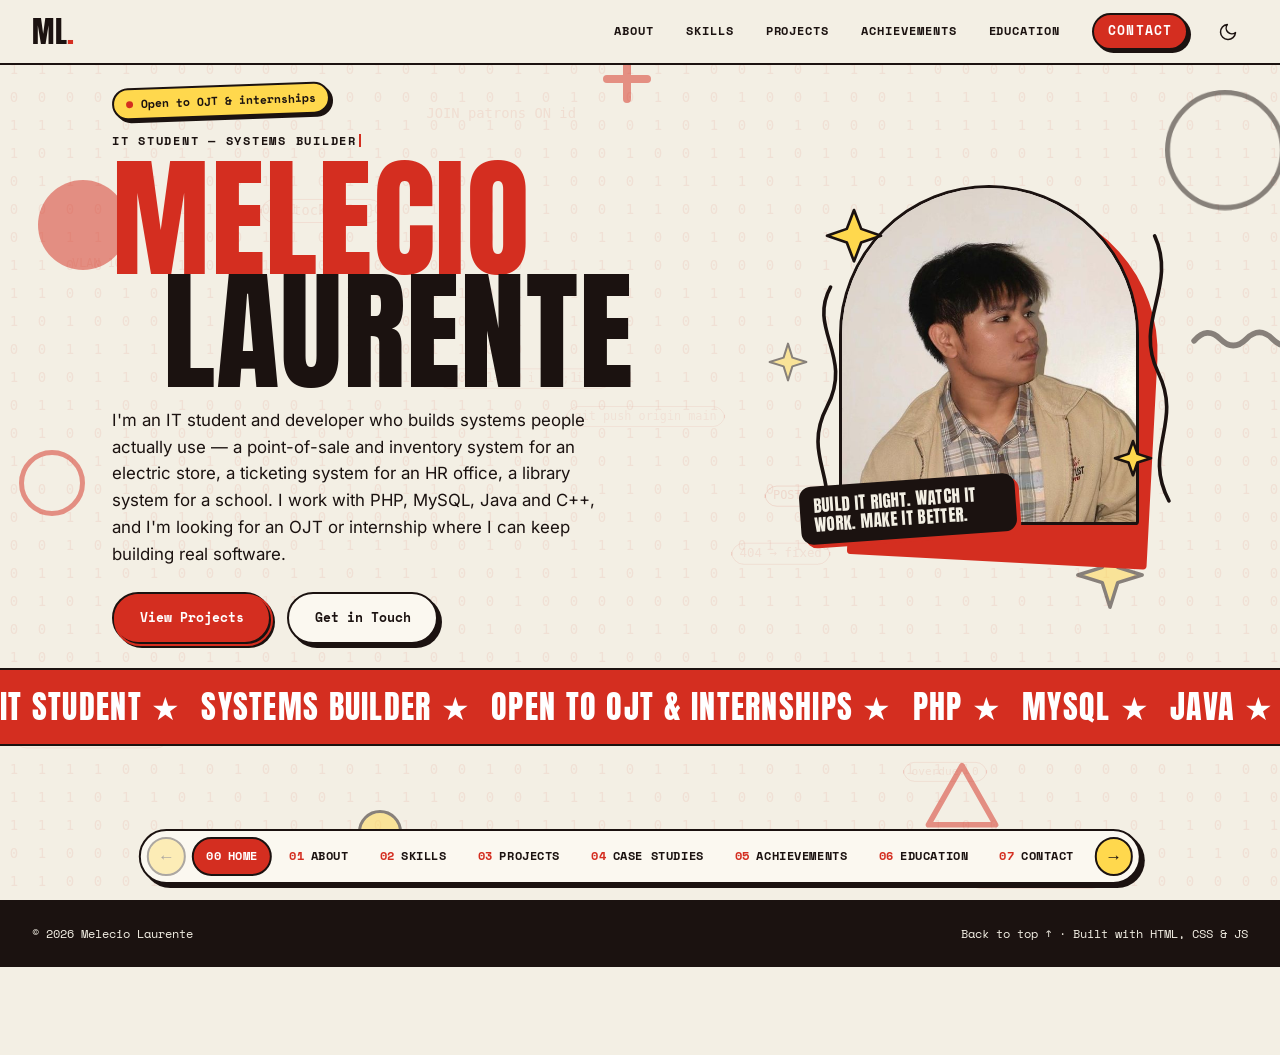
==== commit 41c8d7a1: "Update" ====
--- a/index.html
+++ b/index.html
@@ -46,12 +46,12 @@
 <link rel="preload" href="assets/fonts/space-mono-latin-400-normal.woff2" as="font" type="font/woff2" crossorigin>
 <link rel="preload" href="assets/fonts/inter-latin-400-normal.woff2" as="font" type="font/woff2" crossorigin>
 
-<link rel="stylesheet" href="css/style.css?v=20261113">
-<link rel="stylesheet" href="css/additions.css?v=20261113">
-<link rel="stylesheet" href="css/theme.css?v=20261113">
-<link rel="stylesheet" href="css/deck.css?v=20261113">
-<link rel="stylesheet" href="css/motion.css?v=20261113">
-<link rel="stylesheet" href="css/features.css?v=20261113">
+<link rel="stylesheet" href="css/style.css?v=20261114">
+<link rel="stylesheet" href="css/additions.css?v=20261114">
+<link rel="stylesheet" href="css/theme.css?v=20261114">
+<link rel="stylesheet" href="css/deck.css?v=20261114">
+<link rel="stylesheet" href="css/motion.css?v=20261114">
+<link rel="stylesheet" href="css/features.css?v=20261114">
 
 <script type="application/ld+json">
 {
@@ -242,6 +242,7 @@
           <li>Developed a point-of-sale and inventory system for an electric store to handle sales transactions and stock monitoring.</li>
           <li>Built inventory tracking features to keep product quantities accurate and reduce manual record-keeping.</li>
         </ul>
+        <p class="project__case"><a class="link" href="#casestudy" data-case="electropos">Read the case study &rarr;</a></p>
         <div class="project__meta">
           <div class="project__meta-row"><span>ROLE</span><i></i><span>Developer</span></div>
         </div>
@@ -286,6 +287,7 @@
           <li>Built a system for the HR office to manage employment records, payroll concerns, leave applications, benefits, and faculty and staff requests.</li>
           <li>Organized requests as tickets so HR can submit, track, and resolve concerns in one place.</li>
         </ul>
+        <p class="project__case"><a class="link" href="#casestudy" data-case="hr">Read the case study &rarr;</a></p>
         <div class="project__meta">
           <div class="project__meta-row"><span>ROLE</span><i></i><span>Developer</span></div>
         </div>
@@ -328,6 +330,7 @@
           <li>Added attendance, acquisition, inventory, file storage, serials, and reservation modules for books, rooms, and equipment.</li>
           <li>Built reports that can be printed or saved to Excel, plus utilities for settings, staff accounts, and an activity log.</li>
         </ul>
+        <p class="project__case"><a class="link" href="#casestudy" data-case="library">Read the case study &rarr;</a></p>
         <div class="project__meta">
           <div class="project__meta-row"><span>ROLE</span><i></i><span>Developer</span></div>
         </div>
@@ -360,6 +363,7 @@
           <li>Created a Connect4 game app playable on both mobile and PC, allowing players to compete against a friend.</li>
           <li>Designed game logic and a simple, responsive interface that works across devices.</li>
         </ul>
+        <p class="project__case"><a class="link" href="#casestudy" data-case="connect4">Read the case study &rarr;</a></p>
         <div class="project__meta">
           <div class="project__meta-row"><span>ROLE</span><i></i><span>Developer</span></div>
         </div>
@@ -369,47 +373,172 @@
 
   <!-- ACHIEVEMENTS
        Cards use small WebP thumbnails; the full-size PNG loads only when a badge is opened. -->
-  <!-- CASE STUDY -->
+  <!-- CASE STUDIES: one panel per project; the chips switch between them -->
   <section id="casestudy" class="slide section">
-    <p class="eyebrow reveal">04 — CASE STUDY</p>
-    <h2 class="section__title reveal">ElectroPOS, start to finish.</h2>
-    <div class="case__grid reveal">
-      <article class="case__card">
-        <p class="case__label">THE PROBLEM</p>
-        <p>An electric store needed one system to record every sale and keep track of stock, instead of manual record-keeping.</p>
-      </article>
-      <article class="case__card case__card--built">
-        <p class="case__label">WHAT I BUILT</p>
-        <ul>
+    <p class="eyebrow reveal">04 — CASE STUDIES</p>
+    <h2 class="section__title reveal">Start to finish.</h2>
+    <div class="case__tabs reveal" role="tablist" aria-label="Choose a project">
+      <button type="button" class="chip is-active" role="tab" id="tab-electropos" aria-controls="case-electropos" aria-selected="true" tabindex="0" data-case-tab="electropos">ElectroPOS</button><button type="button" class="chip" role="tab" id="tab-hr" aria-controls="case-hr" aria-selected="false" tabindex="-1" data-case-tab="hr">HR Ticket System</button><button type="button" class="chip" role="tab" id="tab-library" aria-controls="case-library" aria-selected="false" tabindex="-1" data-case-tab="library">School Library System</button><button type="button" class="chip" role="tab" id="tab-connect4" aria-controls="case-connect4" aria-selected="false" tabindex="-1" data-case-tab="connect4">Connect4</button>
+    </div>
+    <div class="case-panel" id="case-electropos" role="tabpanel" aria-labelledby="tab-electropos">
+      <div class="case__grid">
+        <article class="case__card">
+          <p class="case__label">THE PROBLEM</p>
+          <p>An electric store needed one system to record every sale and keep track of stock, instead of manual record-keeping.</p>
+        </article>
+        <article class="case__card case__card--built">
+          <p class="case__label">WHAT I BUILT</p>
+          <ul>
           <li>A point of sale: search products, apply a percent or peso discount, charge with 10% tax.</li>
           <li>Inventory with critical and low-stock alerts.</li>
           <li>A dashboard with daily, weekly and monthly sales and best sellers.</li>
           <li>An admin panel, an audit log and PDF reports.</li>
-        </ul>
-      </article>
-      <article class="case__card case__card--result">
-        <p class="case__label">THE RESULT</p>
-        <p>Stock counts stay accurate, manual record-keeping is reduced, and sales and stock can be seen at a glance.</p>
-      </article>
-    </div>
-    <p class="case__role reveal">My part: I handled the whole process &mdash; understanding what the store needed, designing the database, building the features and generating the reports.</p>
-    <div class="case__shots reveal">
-      <button type="button" class="case__shot" data-open-group="electropos" data-open-index="2" aria-label="Open ElectroPOS slide: Point of Sale">
-        <img src="assets/projects/thumbs/electropos-03-pos.webp" alt="" width="720" height="450" loading="lazy" decoding="async">
-        <span>Point of Sale</span>
-      </button>
-      <button type="button" class="case__shot" data-open-group="electropos" data-open-index="3" aria-label="Open ElectroPOS slide: Inventory">
-        <img src="assets/projects/thumbs/electropos-04-inventory.webp" alt="" width="720" height="450" loading="lazy" decoding="async">
-        <span>Inventory</span>
-      </button>
-      <button type="button" class="case__shot" data-open-group="electropos" data-open-index="1" aria-label="Open ElectroPOS slide: Dashboard">
-        <img src="assets/projects/thumbs/electropos-02-dashboard.webp" alt="" width="720" height="450" loading="lazy" decoding="async">
-        <span>Dashboard</span>
-      </button>
-      <button type="button" class="case__shot case__shot--all" data-open-group="electropos" aria-label="Show all 7 ElectroPOS slides">
-        <strong>&#9654; Show the project</strong>
-        <span>All 7 slides</span>
-      </button>
+          </ul>
+        </article>
+        <article class="case__card case__card--result">
+          <p class="case__label">THE RESULT</p>
+          <p>Stock counts stay accurate, manual record-keeping is reduced, and sales and stock can be seen at a glance.</p>
+        </article>
+      </div>
+      <p class="case__role">My part: I handled the whole process &mdash; understanding what the store needed, designing the database, building the features and generating the reports.</p>
+      <div class="case__shots">
+        <button type="button" class="case__shot" data-open-group="electropos" data-open-index="2" aria-label="Open slide: Point of Sale">
+          <img src="assets/projects/thumbs/electropos-03-pos.webp" alt="" width="720" height="450" loading="lazy" decoding="async">
+          <span>Point of Sale</span>
+        </button>
+        <button type="button" class="case__shot" data-open-group="electropos" data-open-index="3" aria-label="Open slide: Inventory">
+          <img src="assets/projects/thumbs/electropos-04-inventory.webp" alt="" width="720" height="450" loading="lazy" decoding="async">
+          <span>Inventory</span>
+        </button>
+        <button type="button" class="case__shot" data-open-group="electropos" data-open-index="1" aria-label="Open slide: Dashboard">
+          <img src="assets/projects/thumbs/electropos-02-dashboard.webp" alt="" width="720" height="450" loading="lazy" decoding="async">
+          <span>Dashboard</span>
+        </button>
+        <button type="button" class="case__shot case__shot--all" data-open-group="electropos" aria-label="Show all 7 slides">
+          <strong>&#9654; Show the project</strong>
+          <span>All 7 slides</span>
+        </button>
+      </div>
+    </div>
+    <div class="case-panel" id="case-hr" role="tabpanel" aria-labelledby="tab-hr" hidden>
+      <div class="case__grid">
+        <article class="case__card">
+          <p class="case__label">THE PROBLEM</p>
+          <p>Staff and teachers needed one place to send HR their leave, payroll, benefits and employment-record requests, and HR needed one place to follow them up.</p>
+        </article>
+        <article class="case__card case__card--built">
+          <p class="case__label">WHAT I BUILT</p>
+          <ul>
+          <li>Requesters pick a category and send a ticket. The leave form counts the days and warns when it is over their balance, which then needs HR Head approval.</li>
+          <li>Each ticket is a conversation with a due date, priority, status and notifications.</li>
+          <li>An HR overview with status filters, internal notes, assignment and an overdue view.</li>
+          <li>Leave balances with adjustment history, reports with CSV export, team management and an audit log.</li>
+          </ul>
+        </article>
+        <article class="case__card case__card--result">
+          <p class="case__label">THE RESULT</p>
+          <p>HR can submit, track and resolve concerns in one place, and late tickets show in red so the most urgent are handled first.</p>
+        </article>
+      </div>
+      <p class="case__role">My part: I was the developer. I built the ticket and leave flow, the reports and the audit log.</p>
+      <div class="case__shots">
+        <button type="button" class="case__shot" data-open-group="hr" data-open-index="2" aria-label="Open slide: New ticket">
+          <img src="assets/projects/thumbs/hr-03-new-ticket.webp" alt="" width="720" height="450" loading="lazy" decoding="async">
+          <span>New ticket</span>
+        </button>
+        <button type="button" class="case__shot" data-open-group="hr" data-open-index="6" aria-label="Open slide: HR overview">
+          <img src="assets/projects/thumbs/hr-07-overview.webp" alt="" width="720" height="450" loading="lazy" decoding="async">
+          <span>HR overview</span>
+        </button>
+        <button type="button" class="case__shot" data-open-group="hr" data-open-index="12" aria-label="Open slide: Reports">
+          <img src="assets/projects/thumbs/hr-13-reports.webp" alt="" width="720" height="450" loading="lazy" decoding="async">
+          <span>Reports</span>
+        </button>
+        <button type="button" class="case__shot case__shot--all" data-open-group="hr" aria-label="Show all 15 slides">
+          <strong>&#9654; Show the project</strong>
+          <span>All 15 slides</span>
+        </button>
+      </div>
+    </div>
+    <div class="case-panel" id="case-library" role="tabpanel" aria-labelledby="tab-library" hidden>
+      <div class="case__grid">
+        <article class="case__card">
+          <p class="case__label">THE PROBLEM</p>
+          <p>A school library needed to run borrowing, visitor attendance, new orders and shelf checks in one system, for a catalog of thousands of titles.</p>
+        </article>
+        <article class="case__card case__card--built">
+          <p class="case__label">WHAT I BUILT</p>
+          <ul>
+          <li>A circulation desk to check out, return and renew by scanning a patron ID and an accession number.</li>
+          <li>Catalog search by title, author, call number or ISBN, with filters and CSV export.</li>
+          <li>Modules for attendance, acquisition, inventory, files, serials and reservations.</li>
+          <li>Printable reports and settings for borrowing rules by patron type.</li>
+          </ul>
+        </article>
+        <article class="case__card case__card--result">
+          <p class="case__label">THE RESULT</p>
+          <p>Staff run circulation, visits, orders and shelf audits from one system, and print reports or export them.</p>
+        </article>
+      </div>
+      <p class="case__role">My part: I was the developer. I built the circulation desk, the modules and the reports.</p>
+      <div class="case__shots">
+        <button type="button" class="case__shot" data-open-group="library" data-open-index="3" aria-label="Open slide: Circulation">
+          <img src="assets/projects/thumbs/library-04-circulation.webp" alt="" width="720" height="450" loading="lazy" decoding="async">
+          <span>Circulation</span>
+        </button>
+        <button type="button" class="case__shot" data-open-group="library" data-open-index="2" aria-label="Open slide: Catalog">
+          <img src="assets/projects/thumbs/library-03-catalog.webp" alt="" width="720" height="450" loading="lazy" decoding="async">
+          <span>Catalog</span>
+        </button>
+        <button type="button" class="case__shot" data-open-group="library" data-open-index="8" aria-label="Open slide: Reports">
+          <img src="assets/projects/thumbs/library-09-reports.webp" alt="" width="720" height="450" loading="lazy" decoding="async">
+          <span>Reports</span>
+        </button>
+        <button type="button" class="case__shot case__shot--all" data-open-group="library" aria-label="Show all 12 slides">
+          <strong>&#9654; Show the project</strong>
+          <span>All 12 slides</span>
+        </button>
+      </div>
+    </div>
+    <div class="case-panel" id="case-connect4" role="tabpanel" aria-labelledby="tab-connect4" hidden>
+      <div class="case__grid">
+        <article class="case__card">
+          <p class="case__label">THE PROBLEM</p>
+          <p>I wanted a quick game two friends could play together on a phone or a computer.</p>
+        </article>
+        <article class="case__card case__card--built">
+          <p class="case__label">WHAT I BUILT</p>
+          <ul>
+          <li>A start screen to enter your name and pick one of ten colors.</li>
+          <li>A share link and QR code so a friend can join.</li>
+          <li>A game board with scores, new rounds, reset scores and records.</li>
+          <li>Play by clicking a column or pressing the key above it.</li>
+          </ul>
+        </article>
+        <article class="case__card case__card--result">
+          <p class="case__label">THE RESULT</p>
+          <p>A working two-player game that plays the same on mobile and PC.</p>
+        </article>
+      </div>
+      <p class="case__role">My part: I designed the game logic and a simple, responsive interface.</p>
+      <div class="case__shots">
+        <button type="button" class="case__shot" data-open-group="connect4" data-open-index="0" aria-label="Open slide: Start screen">
+          <img src="assets/projects/thumbs/connect4-1-start.webp" alt="" width="720" height="450" loading="lazy" decoding="async">
+          <span>Start screen</span>
+        </button>
+        <button type="button" class="case__shot" data-open-group="connect4" data-open-index="1" aria-label="Open slide: Share link">
+          <img src="assets/projects/thumbs/connect4-2-share.webp" alt="" width="720" height="450" loading="lazy" decoding="async">
+          <span>Share link</span>
+        </button>
+        <button type="button" class="case__shot" data-open-group="connect4" data-open-index="2" aria-label="Open slide: Game board">
+          <img src="assets/projects/thumbs/connect4-3-board.webp" alt="" width="720" height="450" loading="lazy" decoding="async">
+          <span>Game board</span>
+        </button>
+        <button type="button" class="case__shot case__shot--all" data-open-group="connect4" aria-label="Show all 3 slides">
+          <strong>&#9654; Show the project</strong>
+          <span>All 3 slides</span>
+        </button>
+      </div>
     </div>
   </section>
 
@@ -575,11 +704,11 @@
   <button type="button" class="badge-dialog__nav badge-dialog__nav--next" id="badgeNext" aria-label="Next">&#8250;</button>
 </dialog>
 
-<script src="js/script.js?v=20261113" defer></script>
-<script src="js/background.js?v=20261113" defer></script>
-<script src="js/floating.js?v=20261113" defer></script>
-<script src="js/deck.js?v=20261113" defer></script>
-<script src="js/motion.js?v=20261113" defer></script>
-<script src="js/features.js?v=20261113" defer></script>
+<script src="js/script.js?v=20261114" defer></script>
+<script src="js/background.js?v=20261114" defer></script>
+<script src="js/floating.js?v=20261114" defer></script>
+<script src="js/deck.js?v=20261114" defer></script>
+<script src="js/motion.js?v=20261114" defer></script>
+<script src="js/features.js?v=20261114" defer></script>
 </body>
 </html>
--- a/css/features.css
+++ b/css/features.css
@@ -282,3 +282,18 @@
 .about .section__title { max-width: none; font-size: clamp(2.4rem, 5.2vw, 4.2rem); margin-bottom: 1.5rem; }
 .nav__links .nav__cta[aria-current="true"], .nav__links .nav__cta:hover { color: #FFFFFF; }
 .nav__links .nav__cta[aria-current="true"] { background: var(--ink); color: var(--bg); }
+
+/* ---------- Case studies: project switcher ---------- */
+.case__tabs { display: flex; flex-wrap: wrap; gap: 0.5rem; margin-bottom: 1.5rem; }
+.case-panel[hidden] { display: none; }
+.project__case { margin: 0.25rem 0 1rem; }
+.case__shots .case__shot--all[data-open-group] { align-self: stretch; }
+
+/* tighter case-study slide so the screenshots show without much scrolling */
+#casestudy .section__title { font-size: clamp(2.2rem, 4.6vw, 3.6rem); margin-bottom: 1.1rem; }
+#casestudy .case__tabs { margin-bottom: 1.1rem; }
+#casestudy .case__card { padding: 1rem 1.2rem; font-size: 0.9rem; }
+#casestudy .case__card li { font-size: 0.85rem; }
+#casestudy .case__grid { gap: 1rem; margin-bottom: 0.9rem; }
+#casestudy .case__role { margin-bottom: 1rem; font-size: 0.95rem; }
+#casestudy .case__shot img { height: 112px; }
